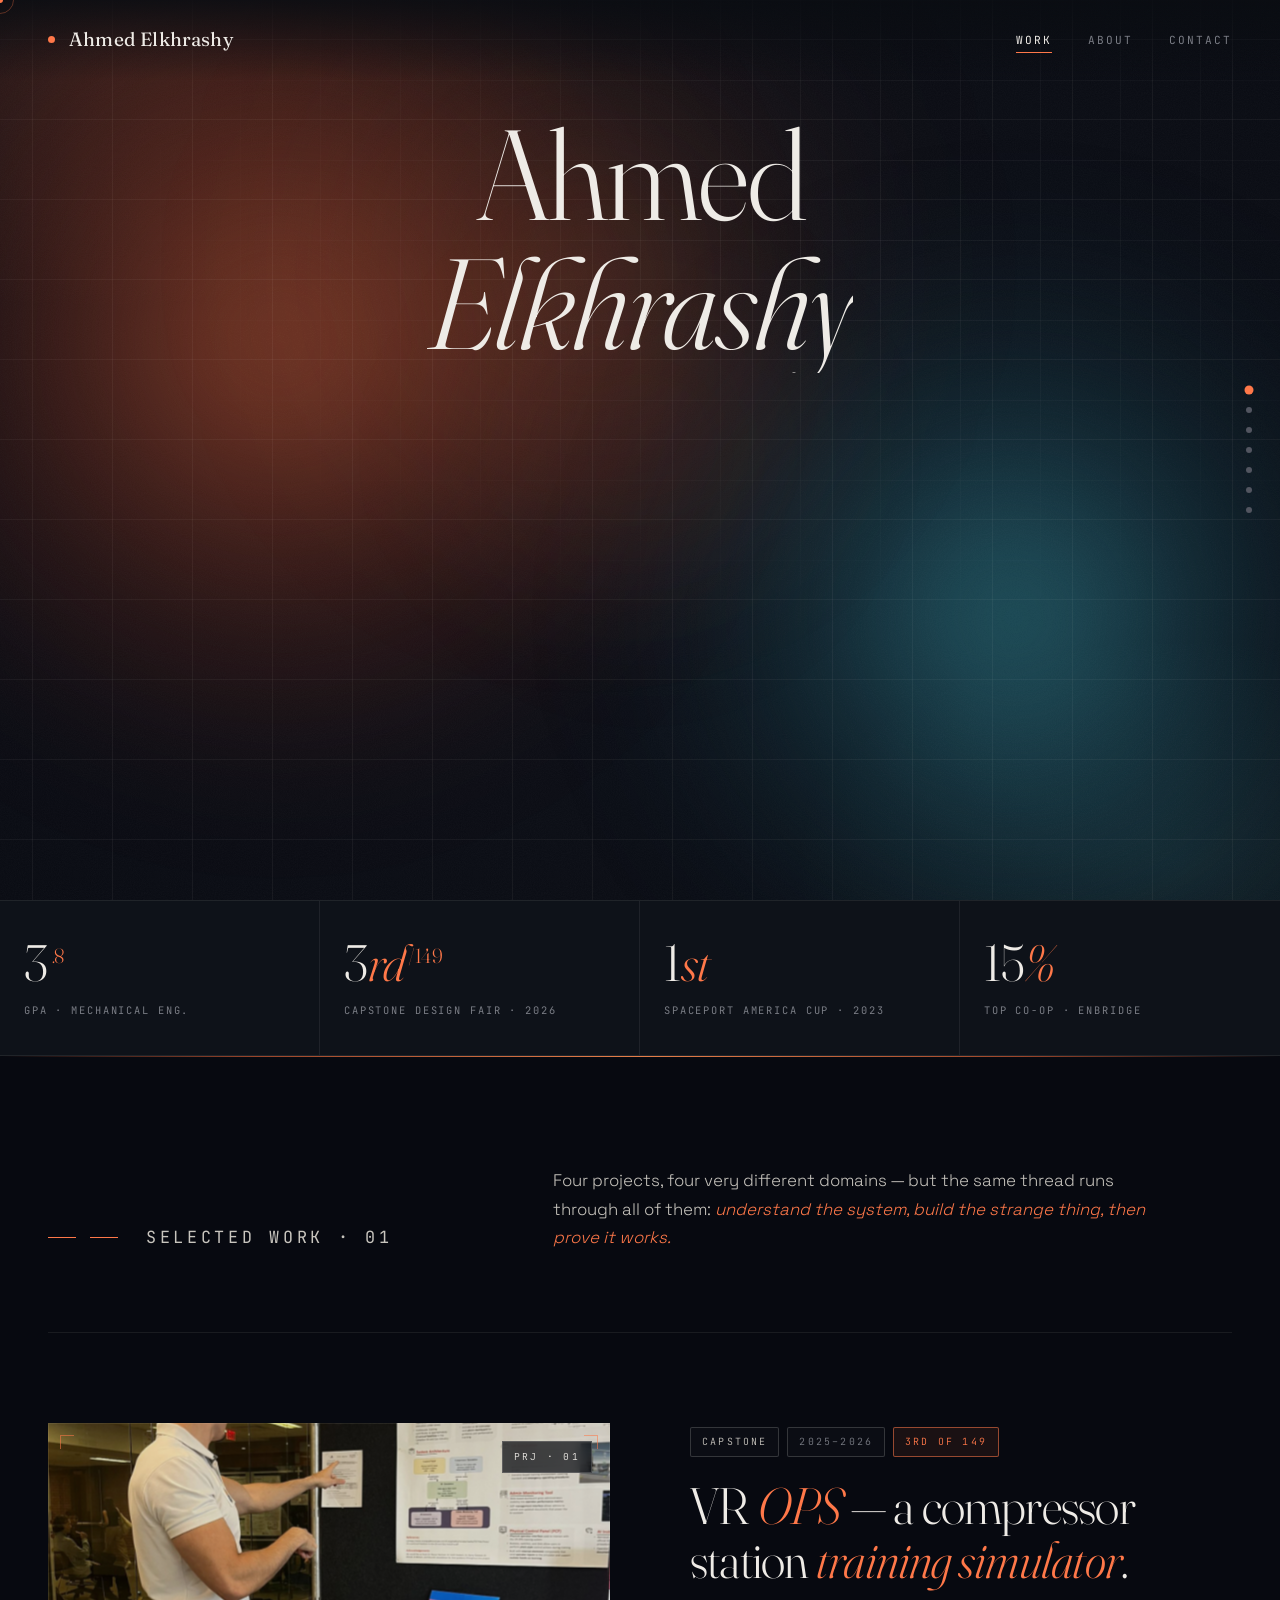
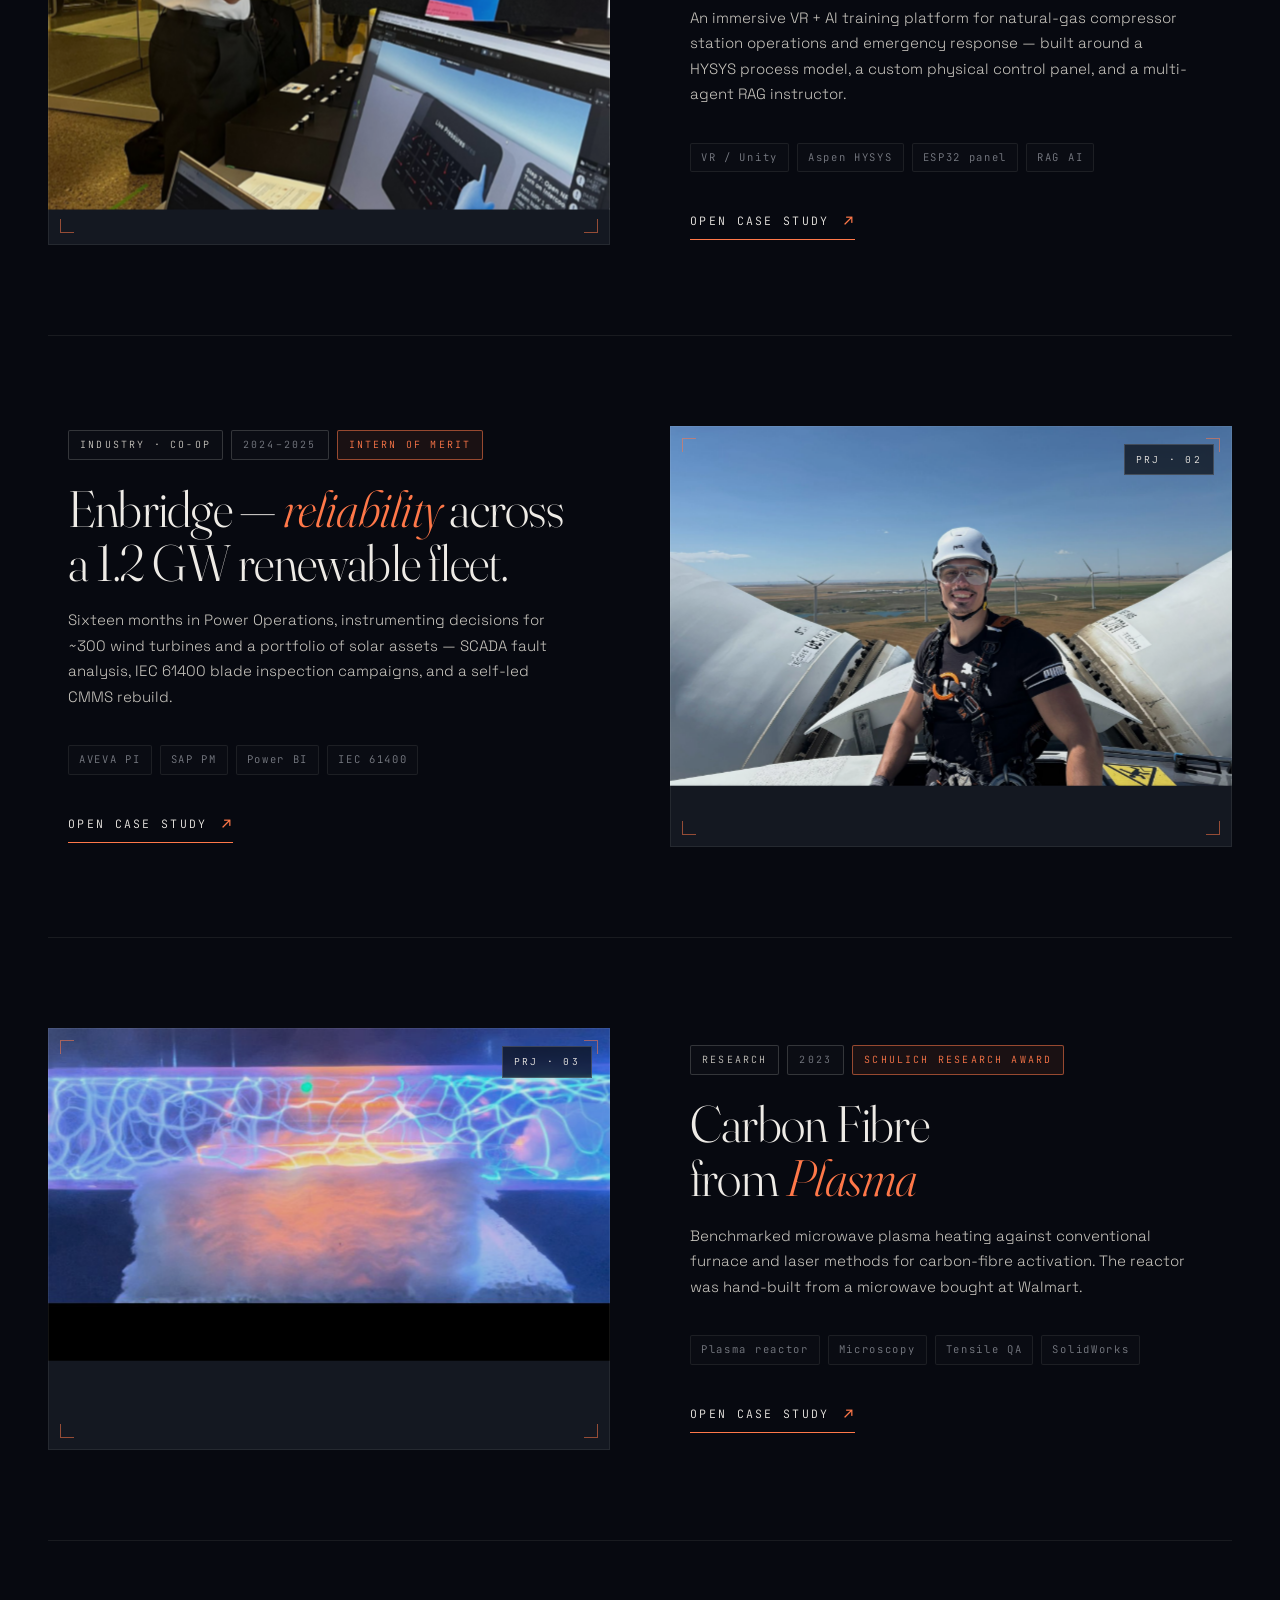
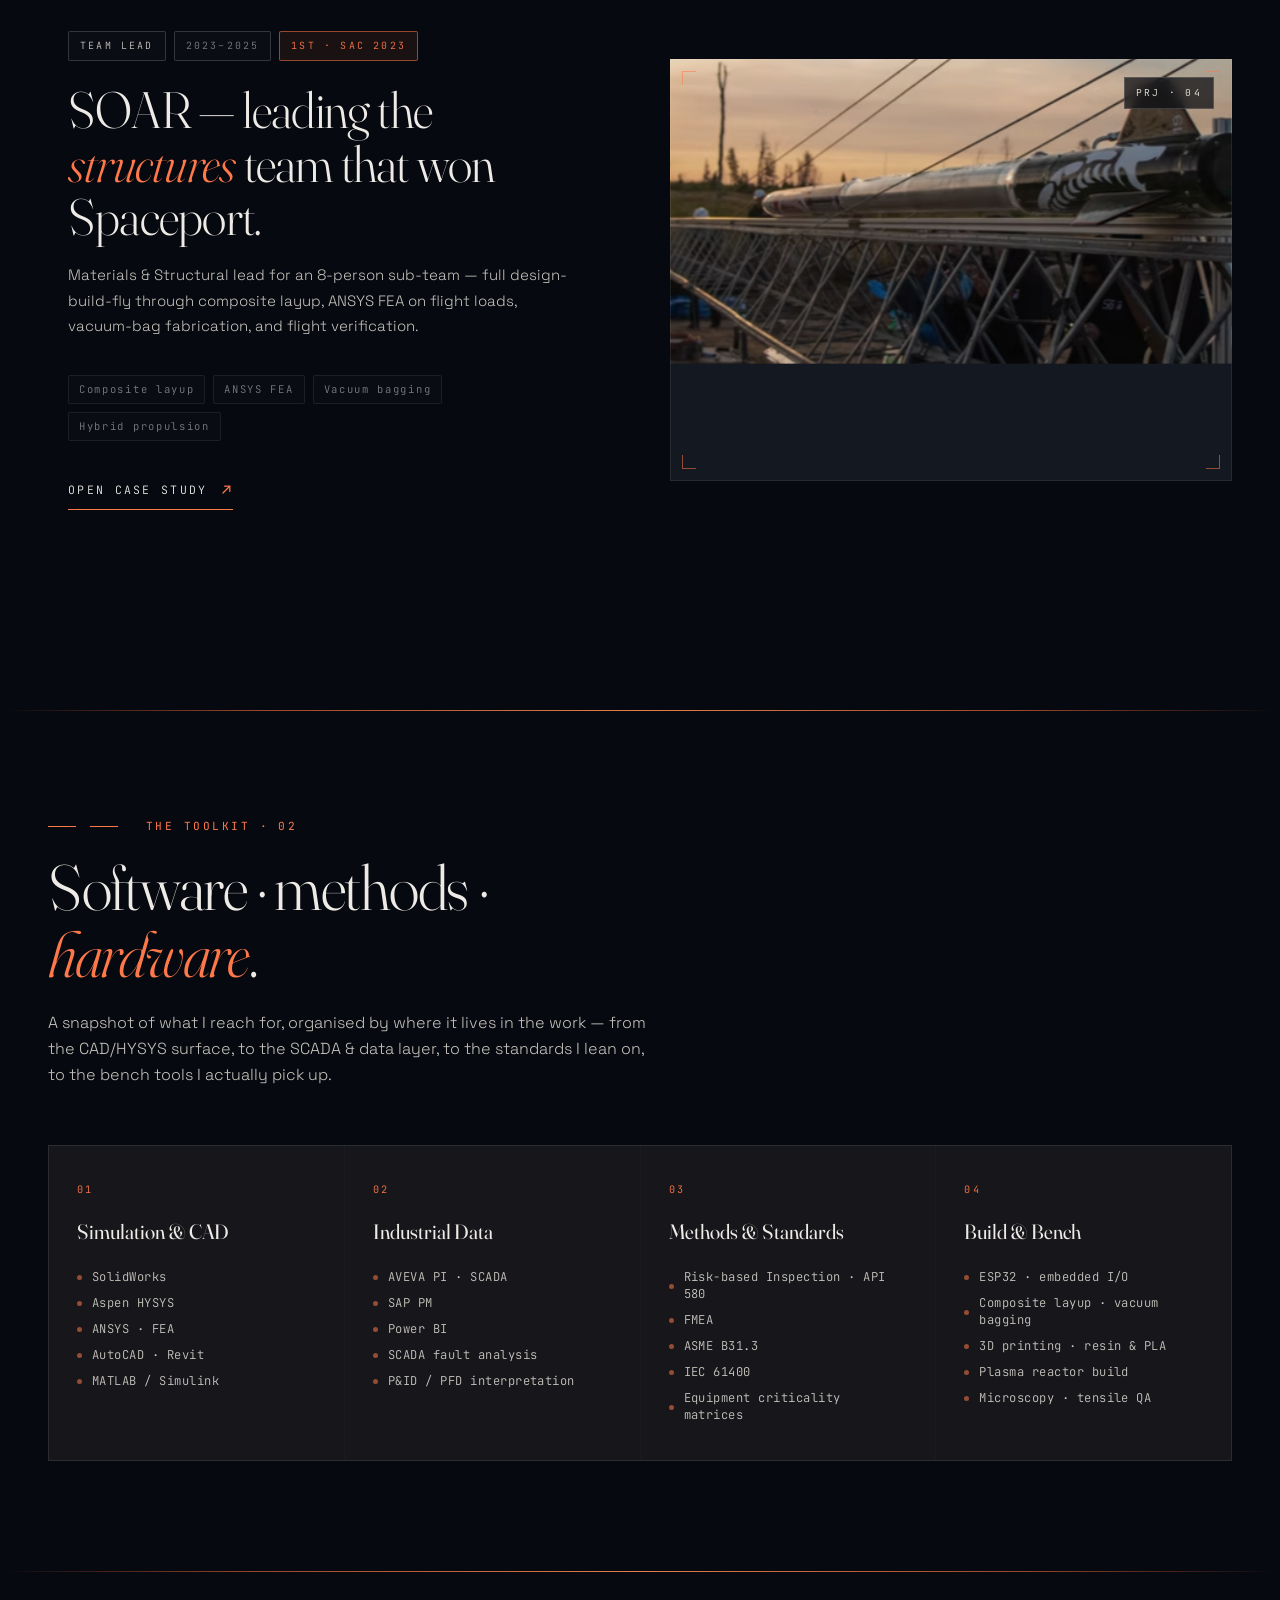
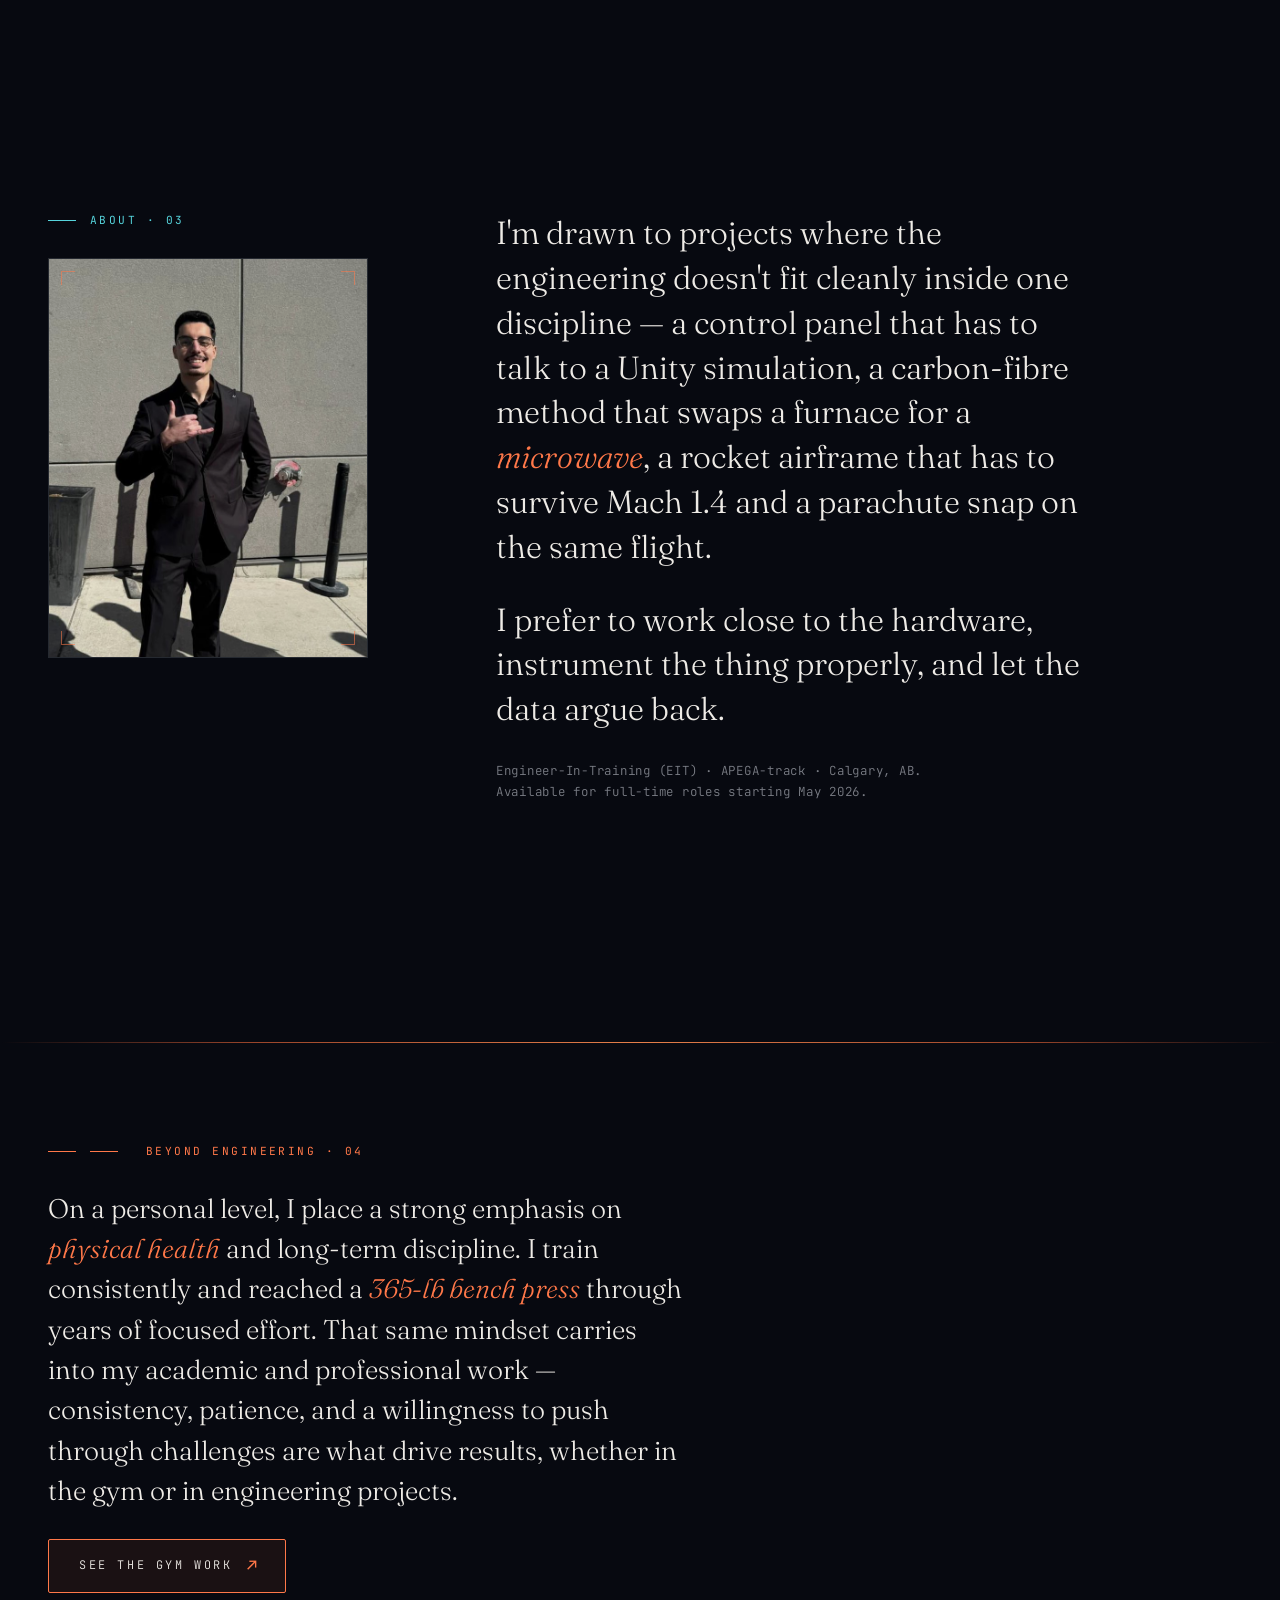
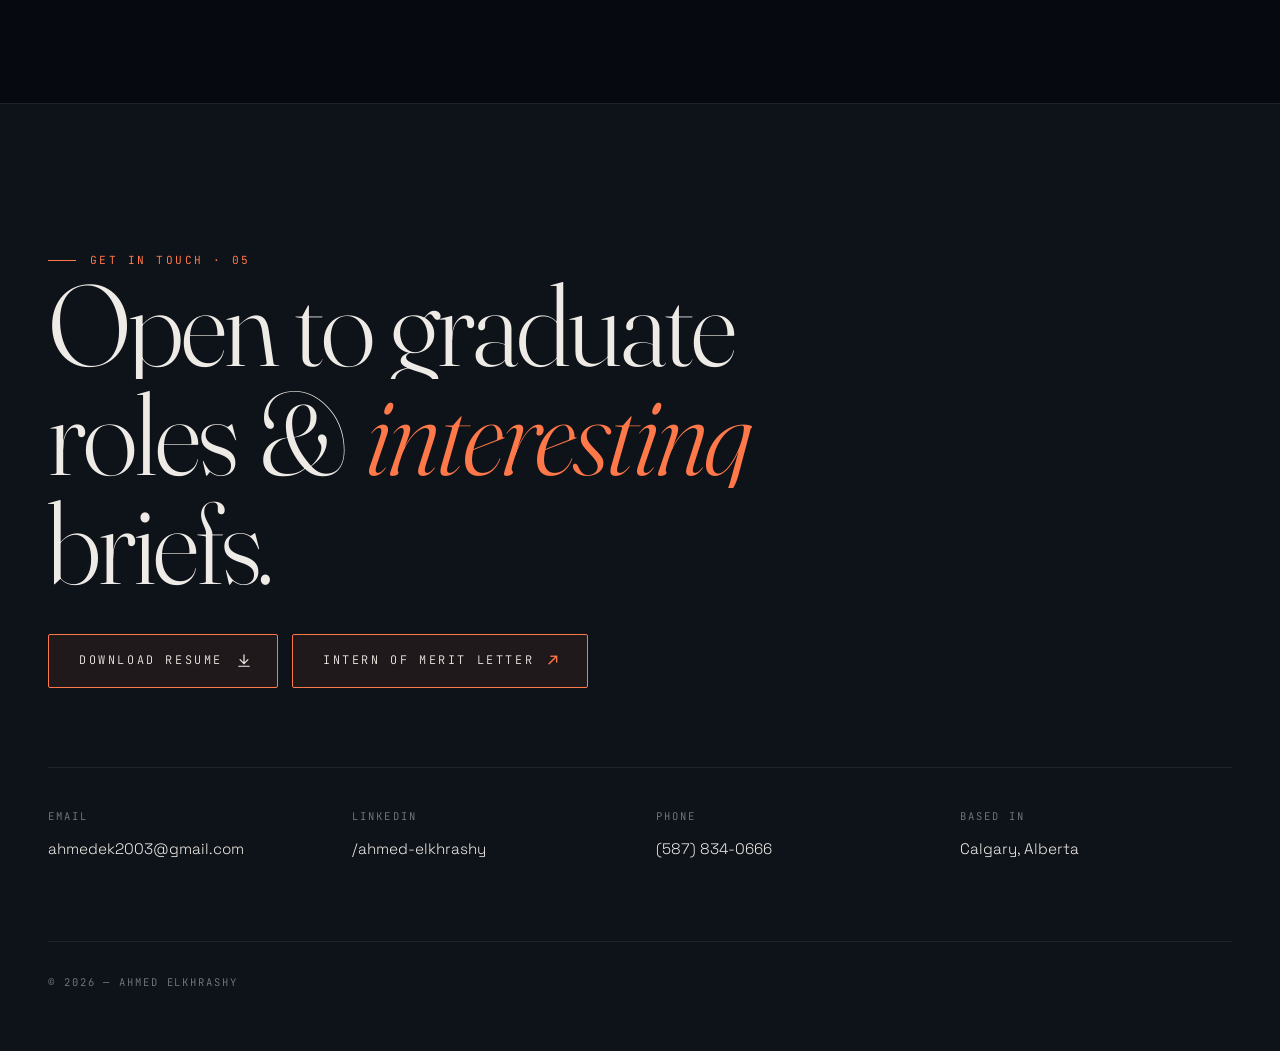
==== index.html @ 72d1d369 "Add Vercel Speed Insights script to all pages Vanilla-HTML integration: a single <script defer> tag " ====
<!DOCTYPE html>
<html lang="en">
<head>
  <meta charset="UTF-8" />
  <meta name="viewport" content="width=device-width, initial-scale=1.0" />
  <title>Ahmed Elkhrashy — Mechanical Engineer · Portfolio</title>
  <meta name="description" content="Portfolio of Ahmed Elkhrashy — mechanical engineer specialising in industrial reliability, advanced materials, VR simulation, and aerospace structures." />

  <link rel="preconnect" href="https://fonts.googleapis.com" />
  <link rel="preconnect" href="https://fonts.gstatic.com" crossorigin />
  <link href="https://fonts.googleapis.com/css2?family=Fraunces:ital,opsz,wght@0,9..144,300;0,9..144,400;1,9..144,300;1,9..144,400&family=Space+Grotesk:wght@300;400;500&family=JetBrains+Mono:wght@400&display=swap" rel="stylesheet" />
  <link rel="stylesheet" href="assets/css/style.css" />

  <style>
    /* ═══════════════════════════════════════════════════════
       INDEX — Animation & Scroll Layer
       All animations are driven by JS adding classes.
       Nothing depends on body.loaded for timing.
    ═══════════════════════════════════════════════════════ */

    /* ── Upgraded background orbs (more vibrant) ───────── */
    .bg-orb-1 {
      background: radial-gradient(circle,
        rgba(255, 110, 60, 0.5)  0%,
        rgba(255,  80, 30, 0.18) 35%,
        rgba(255,  60, 10, 0.04) 60%,
        transparent 72%);
      filter: blur(72px);
      animation: orbPulse1 8s ease-in-out infinite alternate;
    }
    .bg-orb-2 {
      background: radial-gradient(circle,
        rgba(70, 210, 230, 0.42)  0%,
        rgba(40, 170, 200, 0.15)  35%,
        rgba(20, 130, 170, 0.04)  60%,
        transparent 72%);
      filter: blur(68px);
      animation: orbPulse2 11s ease-in-out infinite alternate;
    }
    .bg-orb-3 {
      background: radial-gradient(circle,
        rgba(255, 140, 80, 0.22) 0%,
        rgba(255, 100, 40, 0.06) 45%,
        transparent 68%);
      filter: blur(100px);
    }
    @keyframes orbPulse1 {
      from { opacity: 0.85; transform: translate3d(0,0,0) scale(1); }
      to   { opacity: 1;    transform: translate3d(20px, 30px, 0) scale(1.08); }
    }
    @keyframes orbPulse2 {
      from { opacity: 0.8;  transform: translate3d(0,0,0) scale(1); }
      to   { opacity: 1;    transform: translate3d(-30px, -20px, 0) scale(1.1); }
    }
    /* boost grid visibility */
    .bg-grid-layer {
      background-image:
        linear-gradient(rgba(238,235,230,0.055) 1px, transparent 1px),
        linear-gradient(90deg, rgba(238,235,230,0.055) 1px, transparent 1px);
    }

    /* ── Hero text line-by-line reveal ─────────────────── */
    .h-line {
      display: block;
      overflow: hidden;
      line-height: 0.95;
      padding-bottom: 0.06em; /* prevent clipping descenders */
    }
    .h-inner {
      display: block;
      transform: translateY(108%);
      will-change: transform;
      transition: transform 1.1s cubic-bezier(0.16, 1, 0.3, 1);
    }
    .h-inner.up { transform: translateY(0); }

    /* hero-meta / hero-tagline visibility is 100% JS-driven via inline
       styles — no CSS suppression needed here. The JS lock() function
       sets opacity:0 as an inline style which beats the body.loaded
       rule in style.css (non-!important), and reveal() sets opacity:1
       inline which wins cleanly. hero-title opacity is left to CSS
       (body.loaded sets it to 1); text stays invisible via h-line
       overflow:hidden until each .h-inner slides up. */

    /* ── Section sweep line ─────────────────────────────── */
    .sweep-wrap {
      position: absolute;
      top: 0; left: 0; right: 0;
      height: 1px;
      overflow: hidden;
      pointer-events: none;
    }
    .sweep-line {
      position: absolute;
      inset: 0;
      background: linear-gradient(90deg,
        transparent 0%,
        rgba(255, 110, 60, 0.6) 20%,
        rgba(255, 140, 80, 0.9) 50%,
        rgba(255, 110, 60, 0.6) 80%,
        transparent 100%);
      transform: translateX(-101%);
      transition: transform 1.4s cubic-bezier(0.16, 1, 0.3, 1);
    }
    .section-in .sweep-line { transform: translateX(0%); }

    /* ── Section content entrances ─────────────────────── */
    .s-fade {
      opacity: 0;
      transform: translateY(55px);
      transition: opacity 1s ease,
                  transform 1.15s cubic-bezier(0.16, 1, 0.3, 1);
    }
    .s-fade.in { opacity: 1; transform: none; }

    .s-left {
      opacity: 0;
      transform: translateX(-55px) translateY(20px);
      transition: opacity 1.05s ease,
                  transform 1.2s cubic-bezier(0.16, 1, 0.3, 1);
    }
    .s-left.in { opacity: 1; transform: none; }

    .s-right {
      opacity: 0;
      transform: translateX(55px) translateY(20px);
      transition: opacity 1.05s ease,
                  transform 1.2s cubic-bezier(0.16, 1, 0.3, 1);
    }
    .s-right.in { opacity: 1; transform: none; }

    /* stagger delays for children */
    .stagger > *:nth-child(1) { transition-delay: 0s; }
    .stagger > *:nth-child(2) { transition-delay: 0.12s; }
    .stagger > *:nth-child(3) { transition-delay: 0.22s; }
    .stagger > *:nth-child(4) { transition-delay: 0.32s; }

    /* ── Stats section ─────────────────────────────────── */
    .stats { position: relative; overflow: hidden; }
    .stat {
      opacity: 0;
      transform: translateY(40px) scale(0.96);
      transition: opacity 0.9s ease,
                  transform 1s cubic-bezier(0.16, 1, 0.3, 1);
    }
    .stats.in .stat { opacity: 1; transform: none; }
    .stats.in .stat:nth-child(1) { transition-delay: 0s; }
    .stats.in .stat:nth-child(2) { transition-delay: 0.1s; }
    .stats.in .stat:nth-child(3) { transition-delay: 0.2s; }
    .stats.in .stat:nth-child(4) { transition-delay: 0.3s; }

    /* ── Project cards ─────────────────────────────────── */
    .project-card { position: relative; overflow: visible; }

    /* card media: image parallaxes inside fixed container */
    .project-card-media {
      overflow: hidden;
    }
    .project-card-media img {
      transform-origin: center center;
      will-change: transform;
    }

    /* card hover tilt (3D) */
    .project-card-media {
      transform-style: preserve-3d;
      transition: transform 0.6s cubic-bezier(0.16,1,0.3,1);
    }

    /* ── Work intro accent ─────────────────────────────── */
    .work-eyebrow-line {
      width: 0;
      height: 1px;
      background: var(--accent);
      display: inline-block;
      vertical-align: middle;
      margin-right: 14px;
      transition: width 1.2s cubic-bezier(0.16,1,0.3,1);
    }
    .section-in .work-eyebrow-line { width: 28px; }

    /* ── About section text ────────────────────────────── */
    .about-text p {
      opacity: 0;
      transform: translateY(30px);
      transition: opacity 1s ease, transform 1.1s cubic-bezier(0.16,1,0.3,1);
    }
    .about-text.in p:nth-child(1) { opacity: 1; transform: none; transition-delay: 0s; }
    .about-text.in p:nth-child(2) { opacity: 1; transform: none; transition-delay: 0.18s; }
    .about-text.in small        { opacity: 1; transform: none; transition-delay: 0.32s; }
    .about-text small {
      opacity: 0;
      transform: translateY(20px);
      transition: opacity 0.9s ease, transform 1s cubic-bezier(0.16,1,0.3,1);
    }

    /* ── Contact big title ─────────────────────────────── */
    .contact-title .c-line {
      display: block;
      overflow: hidden;
    }
    .contact-title .c-inner {
      display: block;
      transform: translateY(110%);
      transition: transform 1.1s cubic-bezier(0.16,1,0.3,1);
    }
    .contact.in .c-inner { transform: translateY(0); }
    .contact.in .c-line:nth-child(1) .c-inner { transition-delay: 0s; }
    .contact.in .c-line:nth-child(2) .c-inner { transition-delay: 0.14s; }
    .contact.in .c-line:nth-child(3) .c-inner { transition-delay: 0.26s; }

    /* ── Scroll progress bar (top of page) ─────────────── */
    .scroll-progress {
      position: fixed;
      top: 0; left: 0;
      height: 2px;
      width: 0%;
      background: linear-gradient(90deg, var(--accent), var(--tech));
      z-index: 200;
      transition: width 0.1s linear;
      pointer-events: none;
    }

    /* ── Section nav dots (right side) ─────────────────── */
    .section-dots {
      position: fixed;
      right: 28px;
      top: 50%;
      transform: translateY(-50%);
      z-index: 150;
      display: flex;
      flex-direction: column;
      gap: 14px;
    }
    .section-dot {
      width: 6px; height: 6px;
      border-radius: 50%;
      background: var(--muted-2);
      transition: background 0.4s ease, transform 0.4s ease;
      cursor: pointer;
    }
    .section-dot.active {
      background: var(--accent);
      transform: scale(1.5);
    }
    @media (max-width: 900px) {
      .section-dots { display: none; }
    }

    /* ── Cinematic hero (name + magnet video) ─────────────── */
    .hero.hero--cinematic {
      justify-content: flex-start;
      padding-top: 100px;
      padding-bottom: 0;          /* video pins flush to bottom on sm+ */
      min-height: 100vh;
    }
    @media (min-width: 1024px) {
      /* Make sure the hero is tall enough that the 520px-wide video
         and the big name both have room to breathe. */
      .hero.hero--cinematic { min-height: max(100vh, 880px); }
    }
    .hero-title--name {
      position: relative;
      z-index: 20;                /* sit IN FRONT of the video on overlap */
      pointer-events: none;       /* let the magnet capture cursor events */
      text-align: center;
      font-size: clamp(2.8rem, 10vw, 8rem);
      line-height: 0.95;
      letter-spacing: -0.02em;
      margin: 14px auto 0;
    }
    .hero-title--name em {
      color: inherit;             /* override default orange — match screenshot */
    }

    /* Outer wrapper handles absolute centering — never gets dynamic transforms */
    .hero-magnet-wrap {
      position: absolute;
      left: 50%;
      top: 50%;
      transform: translate(-50%, -50%);
      z-index: 10;
      width: 280px;
      opacity: 0;
      transition: opacity 1s ease;
      will-change: opacity;
      pointer-events: auto;
    }
    .hero-magnet-wrap.up { opacity: 1; }
    @media (min-width: 640px) {
      .hero-magnet-wrap {
        top: auto;
        bottom: 0;
        transform: translateX(-50%);
        width: 360px;
      }
    }
    @media (min-width: 768px) {
      .hero-magnet-wrap { width: 440px; }
    }
    @media (min-width: 1024px) {
      .hero-magnet-wrap { width: 520px; }
    }

    /* Inner magnet element — JS sets transform on this */
    .magnet {
      display: block;
      will-change: transform;
      position: relative;
    }
    .magnet video {
      display: block;
      width: 100%;
      height: auto;
      /* Fallback path (no chroma-key — i.e. file:// origin or any
         environment where canvas readback fails): invert + hue-rotate
         shifts the light video bg into the dark range while preserving
         orange keycap colour. The radial mask fades the outer 25% of
         the frame to transparent so the (still-imperfect) bg luma
         match never produces a visible rectangle — the video dissolves
         into the site bg instead of sitting on top of it as a square. */
      filter: invert(1) hue-rotate(180deg) saturate(1.05);
      -webkit-mask-image: radial-gradient(closest-side,
        black 0%, black 60%, transparent 95%);
      mask-image: radial-gradient(closest-side,
        black 0%, black 60%, transparent 95%);
    }
    /* When chroma-key takes over, drop the filter + mask entirely —
       the canvas (drawn from the same video) is the visible element
       and chroma-key already produces clean per-pixel transparency. */
    .magnet video.hero-video--hidden {
      -webkit-mask-image: none;
      mask-image: none;
    }

    /* ── Project card upgrades (corner brackets, index label,
          tag rows, refined CTA) ──────────────────────────── */
    .project-card-media {
      display: block;
      text-decoration: none;
      color: inherit;
    }
    .project-card-media .corner {
      position: absolute;
      width: 14px; height: 14px;
      pointer-events: none;
      opacity: 0.55;
      z-index: 4;
      transition: width 0.5s var(--ease-out),
                  height 0.5s var(--ease-out),
                  opacity 0.45s ease;
    }
    .project-card-media .corner.tl {
      top: 12px; left: 12px;
      border-top: 1px solid var(--accent);
      border-left: 1px solid var(--accent);
    }
    .project-card-media .corner.tr {
      top: 12px; right: 12px;
      border-top: 1px solid var(--accent);
      border-right: 1px solid var(--accent);
    }
    .project-card-media .corner.bl {
      bottom: 12px; left: 12px;
      border-bottom: 1px solid var(--accent);
      border-left: 1px solid var(--accent);
    }
    .project-card-media .corner.br {
      bottom: 12px; right: 12px;
      border-bottom: 1px solid var(--accent);
      border-right: 1px solid var(--accent);
    }
    .project-card:hover .project-card-media .corner {
      width: 26px; height: 26px;
      opacity: 1;
    }
    .project-card-index {
      position: absolute;
      top: 18px; right: 18px;
      font-family: var(--ff-mono);
      font-size: 0.6rem;
      letter-spacing: 0.24em;
      text-transform: uppercase;
      color: var(--text);
      background: rgba(10, 13, 18, 0.72);
      backdrop-filter: blur(6px);
      padding: 7px 11px;
      border: 1px solid var(--line-strong);
      z-index: 3;
    }
    .project-card-meta {
      display: flex;
      flex-wrap: wrap;
      gap: 8px;
      margin-bottom: 22px;
    }
    .tag-pill {
      font-family: var(--ff-mono);
      font-size: 0.62rem;
      letter-spacing: 0.22em;
      text-transform: uppercase;
      padding: 6px 11px;
      border: 1px solid var(--line-strong);
      color: var(--text-2);
      background: rgba(255, 255, 255, 0.02);
      border-radius: 2px;
    }
    .tag-pill--accent {
      color: var(--accent);
      border-color: rgba(255, 120, 73, 0.55);
      background: rgba(255, 120, 73, 0.08);
    }
    .tag-pill--plain { color: var(--muted); }
    .project-card-tags {
      display: flex;
      flex-wrap: wrap;
      gap: 8px;
      margin-bottom: 36px;
    }
    .tag-chip {
      font-family: var(--ff-mono);
      font-size: 0.66rem;
      letter-spacing: 0.16em;
      color: var(--muted);
      padding: 5px 10px;
      border: 1px solid var(--line);
      background: rgba(255, 255, 255, 0.015);
      border-radius: 2px;
    }
    /* Override the existing ::after arrow for our explicit-span CTA */
    .project-card-cta::after { content: none; }
    .project-card-cta .arrow {
      font-size: 0.95rem;
      color: var(--accent);
      display: inline-block;
      transition: transform 0.5s var(--ease-out);
    }
    .project-card:hover .project-card-cta .arrow {
      transform: translate(5px, -5px);
    }

    /* ── Beyond-engineering hook (links to fitness page) ── */
    .beyond-section {
      position: relative;
      padding-block: 100px 110px;
      max-width: var(--max-w);
      margin-inline: auto;
      padding-inline: var(--gutter);
    }
    .beyond-inner {
      max-width: 64ch;
      display: flex;
      flex-direction: column;
      gap: 28px;
      align-items: flex-start;
    }
    .beyond-prose {
      font-family: var(--ff-display);
      font-size: clamp(1.25rem, 2.1vw, 1.7rem);
      font-weight: 300;
      font-variation-settings: "opsz" 36;
      line-height: 1.5;
      color: var(--text);
      margin: 0;
    }
    .beyond-prose em {
      font-style: italic;
      color: var(--accent);
    }

    /* ── About-section portrait ────────────────────────── */
    .about-aside {
      display: flex;
      flex-direction: column;
      gap: 28px;
      align-items: flex-start;
    }
    .about-portrait {
      position: relative;
      width: 100%;
      max-width: 320px;
      aspect-ratio: 4 / 5;
      overflow: hidden;
      background: var(--surface);
      border: 1px solid var(--line);
      margin: 0;
    }
    .about-portrait img {
      width: 100%;
      height: 100%;
      object-fit: cover;
      display: block;
      filter: saturate(0.92) brightness(0.94);
      transition: filter 0.6s ease, transform 1.1s var(--ease-out);
    }
    .about-portrait:hover img {
      filter: saturate(1.05) brightness(1);
      transform: scale(1.04);
    }
    /* Same corner-bracket treatment as the project cards
       so the portrait reads as part of the same design language. */
    .about-portrait .corner {
      position: absolute;
      width: 14px; height: 14px;
      pointer-events: none;
      opacity: 0.55;
      z-index: 4;
      transition: width 0.5s var(--ease-out),
                  height 0.5s var(--ease-out),
                  opacity 0.45s ease;
    }
    .about-portrait .corner.tl {
      top: 12px; left: 12px;
      border-top: 1px solid var(--accent);
      border-left: 1px solid var(--accent);
    }
    .about-portrait .corner.tr {
      top: 12px; right: 12px;
      border-top: 1px solid var(--accent);
      border-right: 1px solid var(--accent);
    }
    .about-portrait .corner.bl {
      bottom: 12px; left: 12px;
      border-bottom: 1px solid var(--accent);
      border-left: 1px solid var(--accent);
    }
    .about-portrait .corner.br {
      bottom: 12px; right: 12px;
      border-bottom: 1px solid var(--accent);
      border-right: 1px solid var(--accent);
    }
    .about-portrait:hover .corner {
      width: 26px; height: 26px;
      opacity: 1;
    }
    @media (max-width: 900px) {
      .about-portrait { max-width: 260px; }
    }

    /* ── Toolkit section (4-column skill grid) ────────── */
    .toolkit-section {
      position: relative;
      padding-block: 100px 110px;
      max-width: var(--max-w);
      margin-inline: auto;
      padding-inline: var(--gutter);
    }
    .toolkit-head { max-width: 60ch; margin-bottom: 56px; }
    .toolkit-title {
      font-family: var(--ff-display);
      font-size: clamp(2.2rem, 5vw, 4rem);
      font-weight: 300;
      font-variation-settings: "opsz" 144;
      line-height: 1.05;
      letter-spacing: -0.02em;
      margin-top: 18px;
    }
    .toolkit-title em {
      font-style: italic;
      color: var(--accent);
    }
    .toolkit-tagline {
      margin-top: 22px;
      color: var(--text-2);
      font-size: 1rem;
      line-height: 1.65;
    }
    .toolkit-grid {
      display: grid;
      grid-template-columns: repeat(4, 1fr);
      gap: 1px;
      background: var(--line);
      border: 1px solid var(--line);
    }
    .toolkit-cell {
      background: rgba(22, 21, 25, 0.55);
      padding: 36px 28px;
      display: flex;
      flex-direction: column;
      gap: 12px;
      backdrop-filter: blur(4px);
      transition: background 0.4s ease;
      position: relative;
    }
    .toolkit-cell:hover { background: rgba(28, 27, 32, 0.85); }
    .toolkit-num {
      font-family: var(--ff-mono);
      font-size: 0.64rem;
      letter-spacing: 0.24em;
      color: var(--accent);
    }
    .toolkit-cell h4 {
      font-family: var(--ff-display);
      font-size: 1.3rem;
      font-weight: 400;
      font-variation-settings: "opsz" 144;
      color: var(--text);
      margin: 4px 0 8px;
    }
    .toolkit-cell ul {
      list-style: none;
      padding: 0; margin: 0;
      display: flex;
      flex-direction: column;
      gap: 9px;
    }
    .toolkit-cell li {
      font-family: var(--ff-mono);
      font-size: 0.76rem;
      color: var(--text-2);
      letter-spacing: 0.04em;
      display: flex;
      align-items: center;
      gap: 10px;
      line-height: 1.4;
    }
    .toolkit-cell li::before {
      content: '';
      width: 5px; height: 5px;
      background: var(--accent);
      opacity: 0.55;
      border-radius: 50%;
      flex-shrink: 0;
    }
    @media (max-width: 1024px) {
      .toolkit-grid { grid-template-columns: repeat(2, 1fr); }
    }
    @media (max-width: 640px) {
      .toolkit-grid { grid-template-columns: 1fr; }
    }


    /* ── Contact resume CTA ─────────────────────────────── */
    /* On the index page the contact title flows directly into the
       Download Resume button, so trim its bottom margin (default 80px). */
    .contact .contact-title { margin-bottom: 36px; }

    .resume-cta {
      display: inline-flex;
      align-items: center;
      gap: 14px;
      padding: 16px 26px 16px 30px;
      margin-bottom: 80px;
      border: 1px solid var(--accent);
      background: rgba(255, 120, 73, 0.08);
      color: var(--text);
      font-family: var(--ff-mono);
      font-size: 0.74rem;
      letter-spacing: 0.22em;
      text-transform: uppercase;
      border-radius: 2px;
      text-decoration: none;
      transition: background 0.45s cubic-bezier(0.16,1,0.3,1),
                  color 0.35s ease,
                  transform 0.45s cubic-bezier(0.16,1,0.3,1),
                  box-shadow 0.45s ease;
      will-change: transform;
    }
    .resume-cta svg {
      width: 14px;
      height: 14px;
      transition: transform 0.45s cubic-bezier(0.16,1,0.3,1);
    }
    .resume-cta:hover {
      background: var(--accent);
      color: #0a0d12;
      transform: translateY(-2px);
      box-shadow: 0 14px 32px -12px rgba(255, 120, 73, 0.45);
    }
    .resume-cta:hover svg { transform: translateY(3px); }
    .resume-cta:focus-visible {
      outline: 2px solid var(--accent);
      outline-offset: 4px;
    }
    /* When chroma-key JS takes over, the source video stays at full
       size + full opacity in the viewport so Chrome doesn't apply its
       "video-only background media" power-saver (which would auto-pause
       a hidden muted video and break our ping-pong play() calls).
       Instead of opacity 0, we clip it to a 0-area shape so it's still
       "rendered" from Chrome's perspective but completely invisible. */
    .magnet video.hero-video--hidden {
      position: absolute;
      top: 0; left: 0;
      width: 100%;
      height: 100%;
      pointer-events: none;
      filter: none;
      clip-path: inset(50%);          /* renders, paints nothing */
      -webkit-clip-path: inset(50%);
    }
    .magnet canvas.hero-video-canvas {
      display: block;
      width: 100%;
      height: auto;
      position: relative;        /* create stacking context above video */
      z-index: 1;
    }
  </style>
</head>
<body>

  <!-- Shared utilities (page cover, cursor) -->
  <div class="page-cover" aria-hidden="true"></div>
  <div class="cursor" aria-hidden="true"></div>
  <div class="cursor-ring" aria-hidden="true"></div>

  <!-- Scroll progress bar -->
  <div class="scroll-progress" id="scrollProgress"></div>

  <!-- Section nav dots -->
  <nav class="section-dots" aria-hidden="true">
    <div class="section-dot active" data-target="hero"></div>
    <div class="section-dot" data-target="stats-strip"></div>
    <div class="section-dot" data-target="work"></div>
    <div class="section-dot" data-target="toolkit"></div>
    <div class="section-dot" data-target="about"></div>
    <div class="section-dot" data-target="beyond"></div>
    <div class="section-dot" data-target="contact"></div>
  </nav>

  <!-- ── Nav ──────────────────────────────────────────────── -->
  <nav class="nav" id="main-nav">
    <a href="index.html" class="nav-brand"><span class="dot"></span> Ahmed Elkhrashy</a>
    <ul class="nav-links">
      <li><a href="#work" class="active">Work</a></li>
      <li><a href="#about">About</a></li>
      <li><a href="#contact">Contact</a></li>
    </ul>
  </nav>

  <!-- ══════════════════════════════════════════════════════
       HERO
  ══════════════════════════════════════════════════════ -->
  <header class="hero hero--cinematic" id="hero">
    <div class="hero-grid-bg"></div>

    <!-- Name — two lines, each wrapped for individual slide-up -->
    <h1 class="hero-title hero-title--name" id="heroTitle">
      <span class="h-line"><span class="h-inner">Ahmed</span></span>
      <span class="h-line"><span class="h-inner"><em>Elkhrashy</em></span></span>
    </h1>

    <!-- Hero video — magnet wrapper centers absolutely; inner .magnet
         is the element JS translates on mouse-follow -->
    <div class="hero-magnet-wrap" id="heroMagnet">
      <div class="magnet" data-magnet>
        <video
          id="heroVideo"
          src="https://d8j0ntlcm91z4.cloudfront.net/user_3DS8OCke3x6BS8DfYFXLbXOF9WZ/hf_20260508_191246_59cfa036-5899-40da-9788-f42fe18e1e53.mp4"
          crossorigin="anonymous"
          autoplay muted playsinline preload="auto"
          aria-label="Make It Real keyboard hero video"></video>
      </div>
    </div>
  </header>

  <!-- ══════════════════════════════════════════════════════
       STATS
  ══════════════════════════════════════════════════════ -->
  <section class="stats" id="stats-strip">
    <div class="stat">
      <div class="stat-num" data-count="3.8" data-suffix="">3<span class="sup">.8</span></div>
      <div class="stat-label">GPA · Mechanical Eng.</div>
    </div>
    <div class="stat">
      <div class="stat-num"><span data-count="3" data-suffix="">3</span><em>rd</em><span class="sup">/149</span></div>
      <div class="stat-label">Capstone Design Fair · 2026</div>
    </div>
    <div class="stat">
      <div class="stat-num"><span data-count="1" data-suffix="">1</span><em>st</em></div>
      <div class="stat-label">Spaceport America Cup · 2023</div>
    </div>
    <div class="stat">
      <div class="stat-num"><span data-count="15" data-suffix="">15</span><em>%</em></div>
      <div class="stat-label">Top Co-op · Enbridge</div>
    </div>
  </section>

  <!-- ══════════════════════════════════════════════════════
       WORK
  ══════════════════════════════════════════════════════ -->
  <section class="section" id="work" data-section="work">
    <div class="sweep-wrap"><div class="sweep-line"></div></div>

    <div class="work-intro s-fade">
      <div>
        <p class="eyebrow">
          <span class="work-eyebrow-line"></span>Selected Work · 01
        </p>
      </div>
      <p>
        Four projects, four very different domains — but the same thread runs through all
        of them: <em>understand the system, build the strange thing, then prove it works.</em>
      </p>
    </div>

    <!-- 01 · Capstone -->
    <article class="project-card s-left" data-card="1">
      <a class="project-card-media" href="capstone.html" aria-label="Open VR OPS Compressor Trainer case study">
        <span class="corner tl"></span>
        <span class="corner tr"></span>
        <span class="corner bl"></span>
        <span class="corner br"></span>
        <span class="project-card-index">PRJ · 01</span>
        <img class="parallax-card-img" src="Photos/Capstone/capstone%20fair.jpeg" alt="VR OPS team at the Capstone Design Fair, 3rd of 149 teams" loading="lazy" />
      </a>
      <div class="project-card-text">
        <div class="project-card-meta">
          <span class="tag-pill">Capstone</span>
          <span class="tag-pill tag-pill--plain">2025–2026</span>
          <span class="tag-pill tag-pill--accent">3rd of 149</span>
        </div>
        <h2 class="project-card-title">VR <em>OPS</em> — a compressor station <em>training simulator</em>.</h2>
        <p class="project-card-desc">An immersive VR + AI training platform for natural-gas compressor station operations and emergency response — built around a HYSYS process model, a custom physical control panel, and a multi-agent RAG instructor.</p>
        <div class="project-card-tags">
          <span class="tag-chip">VR / Unity</span>
          <span class="tag-chip">Aspen HYSYS</span>
          <span class="tag-chip">ESP32 panel</span>
          <span class="tag-chip">RAG AI</span>
        </div>
        <a href="capstone.html" class="project-card-cta">
          <span>Open Case Study</span>
          <span class="arrow">↗</span>
        </a>
      </div>
    </article>

    <!-- 02 · Enbridge -->
    <article class="project-card s-right" data-card="2">
      <a class="project-card-media" href="enbridge.html" aria-label="Open Enbridge Power Operations case study">
        <span class="corner tl"></span>
        <span class="corner tr"></span>
        <span class="corner bl"></span>
        <span class="corner br"></span>
        <span class="project-card-index">PRJ · 02</span>
        <img class="parallax-card-img" src="Photos/Enbridge/picture%20from%20top%20of%20the%20turbine.jpg" alt="Top of a wind turbine in Enbridge's renewable fleet" loading="lazy" />
      </a>
      <div class="project-card-text">
        <div class="project-card-meta">
          <span class="tag-pill">Industry · Co-op</span>
          <span class="tag-pill tag-pill--plain">2024–2025</span>
          <span class="tag-pill tag-pill--accent">Intern of Merit</span>
        </div>
        <h2 class="project-card-title">Enbridge — <em>reliability</em> across a 1.2&nbsp;GW renewable fleet.</h2>
        <p class="project-card-desc">Sixteen months in Power Operations, instrumenting decisions for ~300 wind turbines and a portfolio of solar assets — SCADA fault analysis, IEC&nbsp;61400 blade inspection campaigns, and a self-led CMMS rebuild.</p>
        <div class="project-card-tags">
          <span class="tag-chip">AVEVA PI</span>
          <span class="tag-chip">SAP PM</span>
          <span class="tag-chip">Power BI</span>
          <span class="tag-chip">IEC 61400</span>
        </div>
        <a href="enbridge.html" class="project-card-cta">
          <span>Open Case Study</span>
          <span class="arrow">↗</span>
        </a>
      </div>
    </article>

    <!-- 03 · Carbon Fiber -->
    <article class="project-card s-left" data-card="3">
      <a class="project-card-media" href="carbon-fiber.html" aria-label="Open Carbon Fibre research case study">
        <span class="corner tl"></span>
        <span class="corner tr"></span>
        <span class="corner bl"></span>
        <span class="corner br"></span>
        <span class="project-card-index">PRJ · 03</span>
        <img class="parallax-card-img" src="Photos/Carbon%20fiber%20research/plasma.jpeg" alt="Microwave plasma reactor glowing during a carbonization test" loading="lazy" />
      </a>
      <div class="project-card-text">
        <div class="project-card-meta">
          <span class="tag-pill">Research</span>
          <span class="tag-pill tag-pill--plain">2023</span>
          <span class="tag-pill tag-pill--accent">Schulich Research Award</span>
        </div>
        <h2 class="project-card-title">Carbon Fibre<br />from <em>Plasma</em></h2>
        <p class="project-card-desc">Benchmarked microwave plasma heating against conventional furnace and laser methods for carbon-fibre activation. The reactor was hand-built from a microwave bought at Walmart.</p>
        <div class="project-card-tags">
          <span class="tag-chip">Plasma reactor</span>
          <span class="tag-chip">Microscopy</span>
          <span class="tag-chip">Tensile QA</span>
          <span class="tag-chip">SolidWorks</span>
        </div>
        <a href="carbon-fiber.html" class="project-card-cta">
          <span>Open Case Study</span>
          <span class="arrow">↗</span>
        </a>
      </div>
    </article>

    <!-- 04 · SOAR -->
    <article class="project-card s-right" data-card="4">
      <a class="project-card-media" href="soar.html" aria-label="Open SOAR Rocketry case study">
        <span class="corner tl"></span>
        <span class="corner tr"></span>
        <span class="corner bl"></span>
        <span class="corner br"></span>
        <span class="project-card-index">PRJ · 04</span>
        <img class="parallax-card-img" src="Photos/SOAR/rocket.avif" alt="SOAR competition rocket — Ouroboros — at Spaceport America" loading="lazy" />
      </a>
      <div class="project-card-text">
        <div class="project-card-meta">
          <span class="tag-pill">Team Lead</span>
          <span class="tag-pill tag-pill--plain">2023–2025</span>
          <span class="tag-pill tag-pill--accent">1st · SAC 2023</span>
        </div>
        <h2 class="project-card-title">SOAR — leading the <em>structures</em> team that won Spaceport.</h2>
        <p class="project-card-desc">Materials &amp; Structural lead for an 8-person sub-team — full design-build-fly through composite layup, ANSYS FEA on flight loads, vacuum-bag fabrication, and flight verification.</p>
        <div class="project-card-tags">
          <span class="tag-chip">Composite layup</span>
          <span class="tag-chip">ANSYS FEA</span>
          <span class="tag-chip">Vacuum bagging</span>
          <span class="tag-chip">Hybrid propulsion</span>
        </div>
        <a href="soar.html" class="project-card-cta">
          <span>Open Case Study</span>
          <span class="arrow">↗</span>
        </a>
      </div>
    </article>
  </section>

  <!-- ══════════════════════════════════════════════════════
       TOOLKIT
  ══════════════════════════════════════════════════════ -->
  <section class="section toolkit-section" id="toolkit" data-section="toolkit">
    <div class="sweep-wrap"><div class="sweep-line"></div></div>

    <div class="toolkit-head s-fade">
      <p class="eyebrow"><span class="work-eyebrow-line"></span>The Toolkit · 02</p>
      <h2 class="toolkit-title">Software · methods · <em>hardware</em>.</h2>
      <p class="toolkit-tagline">
        A snapshot of what I reach for, organised by where it lives in the work — from the
        CAD/HYSYS surface, to the SCADA &amp; data layer, to the standards I lean on, to the
        bench tools I actually pick up.
      </p>
    </div>

    <div class="toolkit-grid stagger">
      <div class="toolkit-cell s-fade">
        <span class="toolkit-num">01</span>
        <h4>Simulation &amp; CAD</h4>
        <ul>
          <li>SolidWorks</li>
          <li>Aspen HYSYS</li>
          <li>ANSYS · FEA</li>
          <li>AutoCAD · Revit</li>
          <li>MATLAB / Simulink</li>
        </ul>
      </div>
      <div class="toolkit-cell s-fade">
        <span class="toolkit-num">02</span>
        <h4>Industrial Data</h4>
        <ul>
          <li>AVEVA PI · SCADA</li>
          <li>SAP PM</li>
          <li>Power BI</li>
          <li>SCADA fault analysis</li>
          <li>P&amp;ID / PFD interpretation</li>
        </ul>
      </div>
      <div class="toolkit-cell s-fade">
        <span class="toolkit-num">03</span>
        <h4>Methods &amp; Standards</h4>
        <ul>
          <li>Risk-based Inspection · API 580</li>
          <li>FMEA</li>
          <li>ASME B31.3</li>
          <li>IEC 61400</li>
          <li>Equipment criticality matrices</li>
        </ul>
      </div>
      <div class="toolkit-cell s-fade">
        <span class="toolkit-num">04</span>
        <h4>Build &amp; Bench</h4>
        <ul>
          <li>ESP32 · embedded I/O</li>
          <li>Composite layup · vacuum bagging</li>
          <li>3D printing · resin &amp; PLA</li>
          <li>Plasma reactor build</li>
          <li>Microscopy · tensile QA</li>
        </ul>
      </div>
    </div>
  </section>

  <!-- ══════════════════════════════════════════════════════
       ABOUT
  ══════════════════════════════════════════════════════ -->
  <section class="section" id="about" data-section="about">
    <div class="sweep-wrap"><div class="sweep-line"></div></div>
    <div class="about">
      <div class="about-aside s-fade">
        <p class="eyebrow eyebrow--cyan">About · 03</p>
        <figure class="about-portrait">
          <span class="corner tl"></span>
          <span class="corner tr"></span>
          <span class="corner bl"></span>
          <span class="corner br"></span>
          <img src="Photos/portrait.jpg" alt="Ahmed Elkhrashy" loading="lazy" />
        </figure>
      </div>
      <div class="about-text" id="aboutText">
        <p>
          I'm drawn to projects where the engineering doesn't fit cleanly inside one
          discipline — a control panel that has to talk to a Unity simulation, a
          carbon-fibre method that swaps a furnace for a <em>microwave</em>, a rocket
          airframe that has to survive Mach 1.4 and a parachute snap on the same flight.
        </p>
        <p>
          I prefer to work close to the hardware, instrument the thing properly, and let
          the data argue back.
        </p>
        <small>
          Engineer-In-Training (EIT) · APEGA-track · Calgary, AB.<br />
          Available for full-time roles starting May 2026.
        </small>
      </div>
    </div>
  </section>

  <!-- ══════════════════════════════════════════════════════
       BEYOND ENGINEERING (subtle hook → fitness page)
  ══════════════════════════════════════════════════════ -->
  <section class="section beyond-section" id="beyond" data-section="beyond">
    <div class="sweep-wrap"><div class="sweep-line"></div></div>
    <div class="beyond-inner s-fade">
      <p class="eyebrow"><span class="work-eyebrow-line"></span>Beyond engineering · 04</p>
      <p class="beyond-prose">
        On a personal level, I place a strong emphasis on <em>physical health</em>
        and long-term discipline. I train consistently and reached a
        <em>365-lb bench press</em> through years of focused effort. That same
        mindset carries into my academic and professional work — consistency,
        patience, and a willingness to push through challenges are what drive
        results, whether in the gym or in engineering projects.
      </p>
      <a class="cta-pill" href="fitness.html">
        <span>See the gym work</span>
        <span class="arrow">↗</span>
      </a>
    </div>
  </section>

  <!-- ══════════════════════════════════════════════════════
       CONTACT
  ══════════════════════════════════════════════════════ -->
  <footer class="contact" id="contact" data-section="contact">
    <div class="contact-inner">
      <p class="eyebrow s-fade">Get in touch · 05</p>

      <h2 class="contact-title">
        <span class="c-line"><span class="c-inner">Open to graduate</span></span>
        <span class="c-line"><span class="c-inner">roles &amp; <em>interesting</em></span></span>
        <span class="c-line"><span class="c-inner">briefs.</span></span>
      </h2>

      <div class="cta-row s-fade">
        <a class="resume-cta"
           href="info/resume.pdf"
           download="Ahmed-Elkhrashy-Resume.pdf">
          <span>Download Resume</span>
          <svg viewBox="0 0 16 16" aria-hidden="true">
            <path d="M8 1v10m0 0L3.5 6.5M8 11l4.5-4.5M2 14h12"
                  fill="none" stroke="currentColor"
                  stroke-width="1.4" stroke-linecap="round"
                  stroke-linejoin="round"/>
          </svg>
        </a>
        <a class="cta-pill"
           href="info/Ahmed%20Elkhrashy%20Intern%20of%20Merit%20Letter.pdf"
           target="_blank"
           rel="noopener">
          <span>Intern of Merit Letter</span>
          <span class="arrow">↗</span>
        </a>
      </div>

      <dl class="contact-meta s-fade">
        <div class="contact-block">
          <dt>Email</dt>
          <dd><a href="mailto:ahmedek2003@gmail.com">ahmedek2003@gmail.com</a></dd>
        </div>
        <div class="contact-block">
          <dt>LinkedIn</dt>
          <dd><a href="https://www.linkedin.com/in/ahmed-elkhrashy" target="_blank" rel="noopener">/ahmed-elkhrashy</a></dd>
        </div>
        <div class="contact-block">
          <dt>Phone</dt>
          <dd><a href="tel:+15878340666">(587) 834-0666</a></dd>
        </div>
        <div class="contact-block">
          <dt>Based In</dt>
          <dd>Calgary, Alberta</dd>
        </div>
      </dl>

      <div class="footer-end">
        <span>© 2026 — Ahmed Elkhrashy</span>
      </div>
    </div>
  </footer>

  <!-- Shared base JS (cursor, page transitions) -->
  <script src="assets/js/main.js"></script>

  <!-- Vercel Speed Insights — Web Vitals collector. The /_vercel/* path
       is auto-served on Vercel deployments; 404s in local dev (no-op). -->
  <script defer src="/_vercel/speed-insights/script.js"></script>

  <!-- ════════════════════════════════════════════════════
       INDEX ANIMATION ENGINE
       Runs after main.js. Owns all scroll + entrance logic.
  ════════════════════════════════════════════════════ -->
  <script>
  (function() {
    'use strict';

    const ease = 'cubic-bezier(0.16, 1, 0.3, 1)';

    /* ── 1. Dynamic background (replaces main.js version) ───
       Inject orbs, then drive them with a smooth lerped
       scroll tracker so movement feels physical, not jittery. */
    function initBackground() {
      // Remove any canvas injected by main.js first
      const old = document.querySelector('.bg-canvas');
      if (old) old.remove();

      const canvas = document.createElement('div');
      canvas.className = 'bg-canvas';
      canvas.innerHTML =
        '<div class="bg-base"></div>' +
        '<div class="bg-orb-1" style="position:absolute;width:920px;height:920px;top:-340px;left:-290px;border-radius:50%;will-change:transform;"></div>' +
        '<div class="bg-orb-2" style="position:absolute;width:800px;height:800px;bottom:-270px;right:-210px;border-radius:50%;will-change:transform;"></div>' +
        '<div class="bg-orb-3" style="position:absolute;width:640px;height:640px;top:30%;left:46%;translate:-50% -50%;border-radius:50%;will-change:transform;animation:bgDrift 28s ease-in-out infinite alternate;"></div>' +
        '<div class="bg-spotlight" style="position:absolute;width:520px;height:520px;border-radius:50%;background:radial-gradient(circle,rgba(255,110,60,0.07) 0%,transparent 65%);filter:blur(60px);top:-500px;left:-500px;pointer-events:none;will-change:transform;"></div>' +
        '<div class="bg-grid-layer" style="position:absolute;inset:-10%;will-change:transform;"></div>' +
        '<div class="bg-noise"></div>';

      document.body.insertBefore(canvas, document.body.firstChild);

      const orb1      = canvas.querySelector('.bg-orb-1');
      const orb2      = canvas.querySelector('.bg-orb-2');
      const gridL     = canvas.querySelector('.bg-grid-layer');
      const spotlight = canvas.querySelector('.bg-spotlight');

      /* Smooth scroll tracker — lerp toward actual scrollY */
      let smoothY = 0, rawY = 0;
      let spotX = window.innerWidth / 2, spotY = window.innerHeight / 2;
      let sxCur = spotX, syCur = spotY;
      const SPOT_HALF = 260;

      window.addEventListener('scroll', () => { rawY = window.scrollY; }, { passive: true });
      document.addEventListener('mousemove', e => { spotX = e.clientX; spotY = e.clientY; });

      function bgLoop() {
        // Lerp scroll (0.08 = smooth lag)
        smoothY += (rawY - smoothY) * 0.075;

        // Orb parallax — more dramatic multipliers
        orb1.style.transform =
          `translate3d(${smoothY * 0.10}px, ${smoothY * 0.20}px, 0)`;
        orb2.style.transform =
          `translate3d(${-smoothY * 0.07}px, ${-smoothY * 0.14}px, 0)`;
        gridL.style.transform =
          `translate3d(0, ${smoothY * 0.045}px, 0)`;

        // Spotlight: lerp toward mouse (slow = dreamy)
        sxCur += (spotX - sxCur) * 0.05;
        syCur += (spotY - syCur) * 0.05;
        spotlight.style.left = (sxCur - SPOT_HALF) + 'px';
        spotlight.style.top  = (syCur - SPOT_HALF) + 'px';

        // Scroll progress bar
        const maxScroll = Math.max(1,
          document.documentElement.scrollHeight - window.innerHeight);
        const pct = (rawY / maxScroll) * 100;
        const bar = document.getElementById('scrollProgress');
        if (bar) bar.style.width = pct + '%';

        requestAnimationFrame(bgLoop);
      }
      bgLoop();
    }

    /* ── 2. Hero intro timeline ─────────────────────────────
       Fully inline-style driven so we always beat body.loaded
       CSS rules. JS sets opacity/transform/transition directly.
       Magnet wrap uses class-based reveal — never touch its
       transform inline (would clobber the centering). */
    function initHeroTimeline() {
      const meta       = document.getElementById('heroMeta');
      const inners     = document.querySelectorAll('#heroTitle .h-inner');
      const magnetWrap = document.getElementById('heroMagnet');

      // Lock meta hidden via inline style (beats body.loaded CSS).
      const lock = (el, ty = '14px') => {
        if (!el) return;
        el.style.opacity   = '0';
        el.style.transform = `translateY(${ty})`;
        el.style.transition = 'opacity 0.9s ease, transform 0.9s cubic-bezier(0.16,1,0.3,1)';
      };
      const reveal = (el) => {
        if (!el) return;
        el.style.opacity   = '1';
        el.style.transform = 'none';
      };

      lock(meta, '14px');

      const schedule = [
        [120, () => reveal(meta)],
        [380, () => inners[0]?.classList.add('up')],   // "Ahmed"
        [560, () => inners[1]?.classList.add('up')],   // "Elkhrashy" (italic)
        [820, () => magnetWrap?.classList.add('up')],  // video fade-in
      ];

      schedule.forEach(([delay, fn]) => setTimeout(fn, delay));
    }

    /* ── 3. Section sweep + entrance IntersectionObserver ───
       When a section enters the viewport:
         • The accent sweep line fires
         • All .s-fade, .s-left, .s-right children animate in
         • Nav dot activates */
    function initScrollEntrances() {
      const dots    = document.querySelectorAll('.section-dot');
      const sections = document.querySelectorAll('[data-section]');

      // Map section ids to dot indices
      const sectionIds = ['hero', 'stats-strip', 'work', 'toolkit', 'about', 'beyond', 'contact'];

      function activateDot(id) {
        dots.forEach((d, i) => {
          d.classList.toggle('active', sectionIds[i] === id);
        });
      }

      // Click dots to scroll to section
      dots.forEach((dot, i) => {
        dot.addEventListener('click', () => {
          const target = document.getElementById(sectionIds[i]);
          if (target) target.scrollIntoView({ behavior: 'smooth' });
        });
      });

      // IntersectionObserver for sections
      const observer = new IntersectionObserver(entries => {
        entries.forEach(entry => {
          if (!entry.isIntersecting) return;
          const el = entry.target;

          el.classList.add('section-in');
          activateDot(el.id || el.dataset.section);

          // Trigger children
          el.querySelectorAll('.s-fade, .s-left, .s-right').forEach((child, i) => {
            setTimeout(() => child.classList.add('in'), i * 80);
          });

          // Trigger about text specifically
          const aText = el.querySelector('#aboutText');
          if (aText) aText.classList.add('in');

          // Trigger contact title
          if (el.classList.contains('contact')) {
            el.classList.add('in');
          }

          // Trigger stats
          if (el.classList.contains('stats')) {
            el.classList.add('in');
          }

          observer.unobserve(el);
        });
      }, { threshold: 0.18 });

      // Stats strip has its own observer
      const statsEl = document.getElementById('stats-strip');
      if (statsEl) {
        const statsObs = new IntersectionObserver(entries => {
          if (!entries[0].isIntersecting) return;
          entries[0].target.classList.add('in');
          statsObs.unobserve(entries[0].target);
        }, { threshold: 0.3 });
        statsObs.observe(statsEl);
      }

      sections.forEach(s => observer.observe(s));

      // Hero dot: activate by scroll position
      window.addEventListener('scroll', () => {
        if (window.scrollY < window.innerHeight * 0.5) {
          activateDot('hero');
        }
      }, { passive: true });

      // Section IDs (non-[data-section] ones)
      ['work', 'about'].forEach(id => {
        const el = document.getElementById(id);
        if (el) observer.observe(el);
      });

      // Contact footer
      const contactEl = document.getElementById('contact');
      if (contactEl) {
        const contactObs = new IntersectionObserver(entries => {
          if (!entries[0].isIntersecting) return;
          contactEl.classList.add('section-in', 'in');
          contactEl.querySelectorAll('.s-fade').forEach((c, i) =>
            setTimeout(() => c.classList.add('in'), 300 + i * 100));
          contactObs.unobserve(contactEl);
        }, { threshold: 0.2 });
        contactObs.observe(contactEl);
      }
    }

    /* ── 4. Project card entrances ──────────────────────────
       Alternate left/right with staggered image parallax. */
    function initCardEntrances() {
      const cards = document.querySelectorAll('.project-card');

      const obs = new IntersectionObserver(entries => {
        entries.forEach(entry => {
          if (!entry.isIntersecting) return;
          const card = entry.target;
          setTimeout(() => card.classList.add('in'), 60);
          obs.unobserve(card);
        });
      }, { threshold: 0.15 });

      cards.forEach(c => obs.observe(c));

      /* Image parallax inside each card:
         image moves slower than card scrolls, creating depth */
      const cardImgs = document.querySelectorAll('.parallax-card-img');
      let imgTick = false;

      function updateCardParallax() {
        cardImgs.forEach(img => {
          const rect = img.closest('.project-card-media').getBoundingClientRect();
          const viewH = window.innerHeight;
          // How far through the viewport: -1 (above) to 1 (below)
          const progress = (viewH / 2 - (rect.top + rect.height / 2)) / viewH;
          const shift = progress * 40; // max 40px shift
          img.style.transform = `translateY(${shift}px) scale(1.08)`;
        });
        imgTick = false;
      }

      window.addEventListener('scroll', () => {
        if (imgTick) return;
        imgTick = true;
        requestAnimationFrame(updateCardParallax);
      }, { passive: true });
      updateCardParallax();
    }

    /* ── 5. Card 3D tilt on hover ───────────────────────── */
    function initCardTilt() {
      document.querySelectorAll('.project-card-media').forEach(media => {
        media.addEventListener('mousemove', e => {
          const rect = media.getBoundingClientRect();
          const x = (e.clientX - rect.left) / rect.width  - 0.5;
          const y = (e.clientY - rect.top)  / rect.height - 0.5;
          media.style.transform = `
            perspective(800px)
            rotateY(${x * 8}deg)
            rotateX(${-y * 6}deg)
            scale(1.02)`;
        });
        media.addEventListener('mouseleave', () => {
          media.style.transform = '';
        });
      });
    }

    /* ── 6. Magnet (mouse-following magnetic effect) ─────────
       Spec: padding 150, strength 3, activeTransition
       'transform 0.3s ease-out', inactiveTransition
       'transform 0.6s ease-in-out'. The element translates
       toward the cursor when the cursor enters the padded zone
       around the element bounds; movement = mouse offset / strength
       (lower strength = stronger pull, matching React-Bits convention). */
    function initMagnet() {
      const magnets = document.querySelectorAll('[data-magnet]');
      if (!magnets.length) return;
      // Skip on touch devices — no useful pointer signal
      if (matchMedia('(hover: none)').matches) return;

      const PADDING = 150;
      const STRENGTH = 3;
      const ACTIVE_T   = 'transform 0.3s ease-out';
      const INACTIVE_T = 'transform 0.6s ease-in-out';

      magnets.forEach(el => {
        let active = false;
        el.style.transition = INACTIVE_T;
        el.style.transform  = 'translate(0, 0)';

        document.addEventListener('mousemove', e => {
          const rect = el.getBoundingClientRect();
          const cx = rect.left + rect.width  / 2;
          const cy = rect.top  + rect.height / 2;

          const inX = e.clientX >= rect.left   - PADDING
                   && e.clientX <= rect.right  + PADDING;
          const inY = e.clientY >= rect.top    - PADDING
                   && e.clientY <= rect.bottom + PADDING;

          if (inX && inY) {
            if (!active) {
              active = true;
              el.style.transition = ACTIVE_T;
            }
            const dx = (e.clientX - cx) / STRENGTH;
            const dy = (e.clientY - cy) / STRENGTH;
            el.style.transform = `translate(${dx}px, ${dy}px)`;
          } else if (active) {
            active = false;
            el.style.transition = INACTIVE_T;
            el.style.transform  = 'translate(0, 0)';
          }
        }, { passive: true });
      });
    }

    /* ── 7. Hero video loop ─────────────────────────────────
       Earlier this function drove a JS-controlled "ping-pong"
       (forward → reverse → forward) by stepping currentTime
       backwards in a rAF / setInterval loop. That approach was
       fundamentally slow:

         · HTML5 codecs (H.264) only place keyframes every ~2 s.
           Seeking backwards forces the decoder to re-decode
           forward from the previous keyframe to each new
           target frame, so a single reverse step costs
           several forward decodes.
         · Our chroma-key pipeline runs getImageData + a
           per-pixel HSV reject on every decoded frame. During
           reverse, that pipeline gets hit on every seek
           landing — multiplying the cost.

       Result: visible stutter / lag through the reverse half.

       The pragmatic fix is to drop reverse playback entirely
       and let the browser handle looping natively — the
       decoder loops in a single keyframe-aligned operation,
       and the chroma-key just mirrors a clean forward stream
       with no manual seeking. The visual is a brief jump back
       to t=0 at the loop boundary instead of a literal reverse,
       but it stays smooth at 30 fps the whole way.

       (If smooth literal reverse is ever required, the only
       reliable in-browser path is to pre-encode a forward+
       reversed-tail video file and let it loop natively, or
       cache decoded frames as ImageData and blit them — both
       are a substantial step up in complexity / memory and
       weren't worth it for the cost we were paying here.) */
    function initVideoPingPong() {
      const video = document.getElementById('heroVideo');
      if (!video) return;
      video.loop = true;
      // The autoplay attribute starts the first play(); browsers
      // may reject it transiently while the page is occluded
      // (Chrome's "video-only background media" power-save).
      // Retry quietly if so.
      const tryPlay = (n = 20) => {
        video.play().catch(() => {
          if (n > 0) setTimeout(() => tryPlay(n - 1), 150);
        });
      };
      tryPlay();
    }

    /* ── 8. Hero video chroma-key (true transparent bg) ─────
       The video has a light-grey background. CSS blend modes can't
       selectively erase only the bg pixels without destroying the
       orange keycap colours, so we do it in software:
         1. Each rAF tick, drawImage(video) onto an offscreen canvas
         2. getImageData → loop pixels in HSV-ish space
         3. Pixels that are bright AND desaturated (= the bg) get
            their alpha softly reduced toward 0
         4. putImageData and display the canvas in place of the video
       The video stays in the DOM (hidden) so the ping-pong loop in
       initVideoPingPong() keeps owning currentTime / play / pause /
       ended events. The canvas just mirrors whatever frame the video
       is on, with its background pixels keyed out.

       CORS: the source video must be served with
       Access-Control-Allow-Origin headers, and the <video> tag must
       carry crossorigin="anonymous", or getImageData() will throw
       on a tainted canvas. If readback throws we silently bail out
       and unhide the source video (which still has the CSS filter
       fallback applied). */
    function initVideoChromaKey() {
      const video = document.getElementById('heroVideo');
      if (!video) return;
      const wrap = video.parentElement; // .magnet

      // file:// protocol: the HTML carries crossorigin="anonymous" so
      // that http(s) loads issue a CORS request (needed for canvas
      // readback). On file:// the origin is "null" and CloudFront may
      // refuse the CORS preflight, so the video would fail to load
      // entirely. Strip the attribute and reload the src to fetch it
      // as an opaque (non-CORS) resource that just plays normally.
      // Skip chroma-key in this branch — the CSS filter fallback on
      // `.magnet video` keeps the light bg blending into the dark site.
      if (location.protocol === 'file:') {
        if (video.hasAttribute('crossorigin')) {
          const src = video.src;
          video.removeAttribute('crossorigin');
          // Forcing reload: clear src then restore so the browser
          // re-issues the network request without CORS.
          video.src = '';
          video.load();
          video.src = src;
          video.play().catch(() => {});
        }
        return;
      }

      // Web Audio bind: route the video through an AudioContext so
      // Chrome no longer flags it as "video-only background media"
      // (which auto-pauses muted videos that are visually covered).
      // The gain is 0 so nothing is heard even if the source had audio.
      try {
        const AC = window.AudioContext || window.webkitAudioContext;
        if (AC && !video._audioBound) {
          const actx = new AC();
          const src  = actx.createMediaElementSource(video);
          const gain = actx.createGain();
          gain.gain.value = 0;
          src.connect(gain).connect(actx.destination);
          video._audioBound = true;
        }
      } catch (_) { /* not supported — keep going */ }

      const start = () => {
        const w = video.videoWidth  || 720;
        const h = video.videoHeight || 720;

        // 720 device px is sharp at 520 CSS px even on retina (DPR 2)
        // — the source is 1440² and would still oversample. The pixel
        // loop drops to ~520 K iterations / frame from ~1.1 M, halving
        // CPU.
        const MAX_DIM = 720;
        const scale = Math.min(1, MAX_DIM / Math.max(w, h));
        const cw = Math.max(1, Math.round(w * scale));
        const ch = Math.max(1, Math.round(h * scale));

        const canvas = document.createElement('canvas');
        canvas.width  = cw;
        canvas.height = ch;
        canvas.className = 'hero-video-canvas';
        canvas.setAttribute('aria-label',
          'Make It Real keyboard hero video');
        wrap.appendChild(canvas);

        // Send the source video off-screen but keep it playing
        video.classList.add('hero-video--hidden');

        const ctx = canvas.getContext('2d', { willReadFrequently: true });
        let active = true;
        let rafToggle = 0;        // skip alternate rAFs in fallback path

        // Pause chroma-key processing when the hero is scrolled out of
        // view — no point burning CPU on a frame nobody's looking at.
        let inView = true;
        if ('IntersectionObserver' in window) {
          new IntersectionObserver(entries => {
            inView = entries[0].isIntersecting;
          }, { threshold: 0 }).observe(canvas);
        }

        // Inset to crop edge artefacts from the source frame
        const INSET = 6;

        // Pre-scaled (255-domain) thresholds — avoids /255 in hot loop
        const LUMA_LOW  = 0.48 * 255;  // ≈ 122
        const LUMA_HIGH = 0.72 * 255;  // ≈ 184
        const LUMA_RANGE = LUMA_HIGH - LUMA_LOW;
        const SAT_LOW   = 0.06;        // ratio, kept as float
        const SAT_HIGH  = 0.20;
        const SAT_RANGE = SAT_HIGH - SAT_LOW;

        function processFrame() {
          if (video.readyState < 2) return;
          if (!inView) return;          // off-screen → skip pixel work
          try {
            ctx.drawImage(video,
              -INSET, -INSET,
              cw + INSET * 2, ch + INSET * 2);

            const img = ctx.getImageData(0, 0, cw, ch);
            const d = img.data;
            const len = d.length;

            for (let i = 0; i < len; i += 4) {
              const r = d[i], g = d[i + 1], b = d[i + 2];
              // Inline max/min — faster than Math.max/min in hot loop
              let max = r, min = r;
              if (g > max) max = g; else if (g < min) min = g;
              if (b > max) max = b; else if (b < min) min = b;

              // Cheap reject: if pixel is darker than LUMA_LOW it's
              // definitely content — skip the rest of the math.
              if (max < LUMA_LOW) continue;

              const sat = max === 0 ? 0 : (max - min) / max;
              if (sat >= SAT_HIGH) continue;       // saturated → content

              const lumaT = max >= LUMA_HIGH ? 1
                          : (max - LUMA_LOW) / LUMA_RANGE;
              const satT  = sat <= SAT_LOW ? 1
                          : (SAT_HIGH - sat) / SAT_RANGE;

              const bgScore = lumaT * satT;
              if (bgScore > 0) {
                d[i + 3] = (255 * (1 - bgScore)) | 0;  // | 0 = fast floor
              }
            }
            ctx.putImageData(img, 0, 0);
          } catch (err) {
            // Cross-origin canvas got tainted — fall back to the
            // un-keyed video with its CSS filter.
            active = false;
            canvas.remove();
            video.classList.remove('hero-video--hidden');
            console.warn('[chroma-key] disabled, CORS failure:', err);
          }
        }

        // Prefer requestVideoFrameCallback — fires once per decoded
        // video frame, so we don't waste CPU re-processing identical
        // frames or running while the video is held mid-seek. Falls
        // back to rAF with frame-skipping for browsers without rVFC.
        if (typeof video.requestVideoFrameCallback === 'function') {
          const onFrame = () => {
            if (!active) return;
            processFrame();
            video.requestVideoFrameCallback(onFrame);
          };
          video.requestVideoFrameCallback(onFrame);
        } else {
          const rafTick = () => {
            if (!active) return;
            // Process every other rAF tick → ~30 fps chroma-key
            if ((rafToggle++ & 1) === 0) processFrame();
            requestAnimationFrame(rafTick);
          };
          requestAnimationFrame(rafTick);
        }
      };

      if (video.readyState >= 1) {
        start();
      } else {
        video.addEventListener('loadedmetadata', start, { once: true });
      }
    }

    /* ── 9. Nav: shrink + highlight on scroll ───────────── */
    function initNav() {
      const nav = document.getElementById('main-nav');
      if (!nav) return;
      window.addEventListener('scroll', () => {
        nav.style.background = window.scrollY > 60
          ? 'rgba(7,9,16,0.82)'
          : '';
        nav.style.backdropFilter = window.scrollY > 60
          ? 'blur(14px)'
          : '';
        nav.style.transition = 'background 0.4s ease, backdrop-filter 0.4s ease';
      }, { passive: true });
    }

    /* ── Boot sequence ──────────────────────────────────── */
    function boot() {
      initBackground();
      initHeroTimeline();
      initScrollEntrances();
      initCardEntrances();
      initCardTilt();
      initMagnet();
      initVideoPingPong();
      initVideoChromaKey();
      initNav();
    }

    if (document.readyState === 'loading') {
      document.addEventListener('DOMContentLoaded', boot);
    } else {
      // Small delay so shared main.js finishes first
      setTimeout(boot, 30);
    }

  })();
  </script>
</body>
</html>
---- assets/css/style.css ----
/* ════════════════════════════════════════════════════════════════════
   Ahmed Elkhrashy — Portfolio
   Design system: Engineering Editorial
   Direction: Editorial-technical hybrid; serif display, technical sans,
              monospace metadata. Single warm accent + cyan technical hue.
   ════════════════════════════════════════════════════════════════════ */

/* ── Reset ──────────────────────────────────────────────── */
*, *::before, *::after { box-sizing: border-box; margin: 0; padding: 0; }

:root {
  /* Surfaces */
  --bg:           #0a0d12;
  --bg-2:         #0e1219;
  --surface:      #141821;
  --surface-2:    #1a1f2a;
  --line:         rgba(238, 235, 230, 0.08);
  --line-strong:  rgba(238, 235, 230, 0.18);

  /* Type colors */
  --text:         #eeebe6;
  --text-2:       #c8c5be;
  --muted:        #7a7d85;
  --muted-2:      #525560;

  /* Accents */
  --accent:       #ff7849;     /* warm industrial orange */
  --accent-soft:  #b85a3a;
  --tech:         #56d4dc;     /* technical cyan — data, schematics */

  /* Type families */
  --ff-display:   'Fraunces', 'Times New Roman', serif;
  --ff-sans:      'Space Grotesk', system-ui, sans-serif;
  --ff-mono:      'JetBrains Mono', 'Courier New', monospace;

  /* Motion */
  --ease-out:     cubic-bezier(0.16, 1, 0.3, 1);
  --ease-in-out:  cubic-bezier(0.65, 0, 0.35, 1);

  /* Layout */
  --gutter:       48px;
  --gutter-sm:    24px;
  --max-w:        1440px;
}

html { scroll-behavior: smooth; }

/* ── Dynamic background canvas ──────────────────────────── */
/* Injected by JS into every page — sits fixed behind all content */
.bg-canvas {
  position: fixed; inset: 0; z-index: -1; overflow: hidden; pointer-events: none;
}

/* Base: rich multi-stop gradient — never a flat colour */
.bg-base {
  position: absolute; inset: 0;
  background:
    radial-gradient(ellipse 70% 55% at 8%   4%,  rgba(255, 120,  73, 0.13) 0%, transparent 55%),
    radial-gradient(ellipse 60% 50% at 92%  96%, rgba( 86, 212, 220, 0.10) 0%, transparent 50%),
    radial-gradient(ellipse 90% 80% at 50%  50%, #0d1018 0%, #070910 100%);
}

/* Orb 1 — warm orange, anchored top-left, drifts with scroll */
.bg-orb-1 {
  position: absolute;
  width: 900px; height: 900px;
  top: -320px; left: -280px;
  border-radius: 50%;
  background: radial-gradient(circle,
    rgba(255, 120, 73, 0.28) 0%,
    rgba(255,  90, 40, 0.06) 42%,
    transparent 65%);
  filter: blur(85px);
  will-change: transform;
}

/* Orb 2 — cyan, anchored bottom-right, drifts opposite to scroll */
.bg-orb-2 {
  position: absolute;
  width: 780px; height: 780px;
  bottom: -260px; right: -200px;
  border-radius: 50%;
  background: radial-gradient(circle,
    rgba( 86, 212, 220, 0.22) 0%,
    rgba( 50, 170, 190, 0.05) 42%,
    transparent 65%);
  filter: blur(75px);
  will-change: transform;
}

/* Orb 3 — mid-screen accent, slow CSS drift (always animated) */
.bg-orb-3 {
  position: absolute;
  width: 620px; height: 620px;
  top: 28%; left: 48%;
  translate: -50% -50%;
  border-radius: 50%;
  background: radial-gradient(circle,
    rgba(255, 120, 73, 0.10) 0%,
    transparent 60%);
  filter: blur(110px);
  will-change: transform;
  animation: bgDrift 28s ease-in-out infinite alternate;
}
@keyframes bgDrift {
  0%   { transform: translate(   0px,    0px) scale(1);    }
  25%  { transform: translate( 120px,  -80px) scale(1.12); }
  50%  { transform: translate( -60px,  100px) scale(0.92); }
  75%  { transform: translate( 160px,   40px) scale(1.08); }
  100% { transform: translate( -80px,  -60px) scale(1.04); }
}

/* Spotlight — follows the mouse, very subtle */
.bg-spotlight {
  position: absolute;
  width: 500px; height: 500px;
  border-radius: 50%;
  background: radial-gradient(circle,
    rgba(255, 120, 73, 0.06) 0%,
    transparent 65%);
  filter: blur(60px);
  pointer-events: none;
  will-change: transform;
  /* starts off-screen */
  top: -500px; left: -500px;
}

/* Scrolling grid layer — moves slower than the page (parallax) */
.bg-grid-layer {
  position: absolute; inset: -10%;
  background-image:
    linear-gradient(rgba(238, 235, 230, 0.038) 1px, transparent 1px),
    linear-gradient(90deg, rgba(238, 235, 230, 0.038) 1px, transparent 1px);
  background-size: 80px 80px;
  will-change: transform;
}

/* Film grain / noise — adds texture depth */
.bg-noise {
  position: absolute; inset: 0;
  background-image: url("data:image/svg+xml,%3Csvg xmlns='http://www.w3.org/2000/svg' width='250' height='250'%3E%3Cfilter id='n' x='0' y='0'%3E%3CfeTurbulence type='fractalNoise' baseFrequency='0.78' numOctaves='4' stitchTiles='stitch'/%3E%3CfeColorMatrix type='saturate' values='0'/%3E%3C/filter%3E%3Crect width='250' height='250' filter='url(%23n)'/%3E%3C/svg%3E");
  background-size: 200px 200px;
  opacity: 0.038;
  mix-blend-mode: screen;
}

body {
  background: #070910; /* fallback — canvas sits on top */
  color: var(--text);
  font-family: var(--ff-sans);
  font-size: 15px;
  font-weight: 300;
  line-height: 1.65;
  -webkit-font-smoothing: antialiased;
  text-rendering: optimizeLegibility;
  cursor: none;
  overflow-x: hidden;
}

img { display: block; max-width: 100%; height: auto; }
a { color: inherit; text-decoration: none; }
button { font: inherit; cursor: none; background: none; border: 0; color: inherit; }

::selection { background: var(--accent); color: var(--bg); }

/* ── Custom cursor ──────────────────────────────────────── */
.cursor {
  position: fixed; top: 0; left: 0;
  width: 6px; height: 6px;
  background: var(--accent);
  border-radius: 50%;
  pointer-events: none;
  z-index: 9999;
  transform: translate(-50%, -50%);
  transition: width 0.35s var(--ease-out),
              height 0.35s var(--ease-out),
              background 0.3s ease, opacity 0.3s ease;
  mix-blend-mode: normal;
}
.cursor.expanded {
  width: 56px; height: 56px;
  background: transparent;
  border: 1px solid var(--accent);
}
.cursor-ring {
  position: fixed; top: 0; left: 0;
  width: 28px; height: 28px;
  border: 1px solid rgba(255, 120, 73, 0.32);
  border-radius: 50%;
  pointer-events: none;
  z-index: 9998;
  transform: translate(-50%, -50%);
  transition: transform 0.12s linear, opacity 0.3s ease;
}
@media (hover: none) {
  body { cursor: auto; }
  .cursor, .cursor-ring { display: none; }
  button, a { cursor: pointer; }
}

/* ── Page transition overlay ────────────────────────────── */
.page-cover {
  position: fixed; inset: 0;
  background: var(--bg);
  z-index: 9990;
  pointer-events: none;
  opacity: 1;
  transition: opacity 0.7s var(--ease-out);
}
body.loaded .page-cover { opacity: 0; }
body.transitioning .page-cover { opacity: 1; pointer-events: auto; transition-duration: 0.45s; }

/* ── Scroll reveal primitive ────────────────────────────── */
.reveal {
  opacity: 0;
  transform: translateY(28px);
  transition: opacity 0.9s var(--ease-out), transform 0.9s var(--ease-out);
}
.reveal.visible { opacity: 1; transform: none; }
.reveal-x {
  opacity: 0; transform: translateX(-24px);
  transition: opacity 0.9s var(--ease-out), transform 0.9s var(--ease-out);
}
.reveal-x.visible { opacity: 1; transform: none; }

/* ── Navigation ─────────────────────────────────────────── */
.nav {
  position: fixed; top: 0; left: 0; right: 0;
  z-index: 100;
  display: flex;
  align-items: center;
  justify-content: space-between;
  padding: 24px var(--gutter);
  mix-blend-mode: normal;
}
.nav::before {
  content: '';
  position: absolute; inset: 0;
  background: linear-gradient(to bottom, rgba(10,13,18,0.85) 0%, transparent 100%);
  pointer-events: none;
}
.nav-brand {
  font-family: var(--ff-display);
  font-size: 1.2rem;
  font-weight: 400;
  letter-spacing: 0.01em;
  position: relative;
  display: flex;
  align-items: center;
  gap: 14px;
}
.nav-brand .dot {
  width: 7px; height: 7px;
  background: var(--accent);
  border-radius: 50%;
  display: inline-block;
  animation: pulse 2.4s var(--ease-in-out) infinite;
}
@keyframes pulse {
  0%, 100% { opacity: 1; transform: scale(1); }
  50%      { opacity: 0.45; transform: scale(0.8); }
}
.nav-links {
  display: flex; gap: 36px;
  list-style: none;
  position: relative;
}
.nav-links a {
  font-family: var(--ff-mono);
  font-size: 0.7rem;
  font-weight: 400;
  letter-spacing: 0.18em;
  text-transform: uppercase;
  color: var(--muted);
  transition: color 0.25s;
  position: relative;
  padding: 6px 0;
}
.nav-links a::after {
  content: '';
  position: absolute; left: 0; bottom: 0;
  width: 0; height: 1px; background: var(--accent);
  transition: width 0.4s var(--ease-out);
}
.nav-links a:hover { color: var(--text); }
.nav-links a:hover::after,
.nav-links a.active::after { width: 100%; }
.nav-links a.active { color: var(--text); }

/* ── Layout & spacing ───────────────────────────────────── */
.section {
  padding: 110px var(--gutter);
  position: relative;
  max-width: var(--max-w);
  margin-inline: auto;
}
.section--narrow { max-width: 1080px; }
.section--tight  { padding: 70px var(--gutter); }

/* corner markers — subtle blueprint motif */
.bracket-corners { position: relative; }
.bracket-corners::before,
.bracket-corners::after {
  content: ''; position: absolute;
  width: 16px; height: 16px;
  border-color: var(--line-strong);
  border-style: solid;
  pointer-events: none;
}
.bracket-corners::before { top: 0; left: 0;  border-width: 1px 0 0 1px; }
.bracket-corners::after  { bottom: 0; right: 0; border-width: 0 1px 1px 0; }

/* section labels */
.eyebrow {
  font-family: var(--ff-mono);
  font-size: 0.7rem;
  font-weight: 400;
  letter-spacing: 0.22em;
  text-transform: uppercase;
  color: var(--accent);
  display: inline-flex;
  align-items: center;
  gap: 14px;
}
.eyebrow::before {
  content: '';
  width: 28px; height: 1px;
  background: var(--accent);
}
.eyebrow--cyan { color: var(--tech); }
.eyebrow--cyan::before { background: var(--tech); }

.section-title {
  font-family: var(--ff-display);
  font-size: clamp(2.2rem, 5vw, 4rem);
  font-weight: 300;
  font-variation-settings: "opsz" 144;
  line-height: 1.04;
  letter-spacing: -0.015em;
  margin-top: 28px;
}
.section-title em { font-style: italic; color: var(--accent); }

/* ── Hero (landing) ─────────────────────────────────────── */
.hero {
  position: relative;
  min-height: 100vh;
  padding: 140px var(--gutter) 80px;
  display: flex;
  flex-direction: column;
  justify-content: flex-end;
  overflow: hidden;
  max-width: var(--max-w);
  margin-inline: auto;
}

.hero-grid-bg {
  position: absolute; inset: 0;
  background-image:
    linear-gradient(rgba(238,235,230,0.07) 1px, transparent 1px),
    linear-gradient(90deg, rgba(238,235,230,0.07) 1px, transparent 1px);
  background-size: 80px 80px;
  mask-image:
    radial-gradient(ellipse 80% 65% at 65% 25%, rgba(0,0,0,0.85) 0%, transparent 75%),
    linear-gradient(to bottom, black 60%, transparent 100%);
  mask-composite: intersect;
  -webkit-mask-image:
    radial-gradient(ellipse 80% 65% at 65% 25%, rgba(0,0,0,0.85) 0%, transparent 75%);
  pointer-events: none;
}

.hero-meta {
  display: flex;
  justify-content: space-between;
  font-family: var(--ff-mono);
  font-size: 0.7rem;
  letter-spacing: 0.16em;
  color: var(--muted);
  text-transform: uppercase;
  margin-bottom: 60px;
  position: relative;
}
.hero-meta span { display: inline-flex; gap: 8px; align-items: center; }
.hero-meta .blink { width: 6px; height: 6px; background: var(--accent); border-radius: 50%; animation: pulse 1.6s var(--ease-in-out) infinite; }

.hero-title {
  font-family: var(--ff-display);
  font-size: clamp(3.5rem, 11vw, 10.5rem);
  font-weight: 300;
  font-variation-settings: "opsz" 144;
  line-height: 0.92;
  letter-spacing: -0.025em;
  position: relative;
}
.hero-title em { font-style: italic; color: var(--accent); font-variation-settings: "opsz" 144; }
.hero-title .small {
  display: block;
  font-size: 0.32em;
  letter-spacing: -0.01em;
  margin-top: 24px;
  color: var(--text-2);
  font-weight: 300;
  font-style: normal;
  font-variation-settings: "opsz" 14;
  line-height: 1.4;
}

.hero-tagline {
  margin-top: 56px;
  display: grid;
  grid-template-columns: 60px 1fr 1fr;
  gap: 48px;
  align-items: start;
  border-top: 1px solid var(--line);
  padding-top: 32px;
  position: relative;
}
.hero-tagline-num {
  font-family: var(--ff-mono);
  font-size: 0.7rem;
  letter-spacing: 0.18em;
  color: var(--muted);
}
.hero-tagline p {
  font-size: 0.95rem;
  color: var(--text-2);
  max-width: 36ch;
}
.hero-tagline p strong { color: var(--text); font-weight: 500; }

/* hero load anim */
.hero-meta, .hero-title, .hero-tagline { opacity: 0; transform: translateY(20px); transition: opacity 1s var(--ease-out), transform 1s var(--ease-out); }
.hero-title { transition-delay: 0.25s; }
.hero-tagline { transition-delay: 0.5s; }
body.loaded .hero-meta,
body.loaded .hero-title,
body.loaded .hero-tagline { opacity: 1; transform: none; }

/* ── Stats strip ────────────────────────────────────────── */
.stats {
  display: grid;
  grid-template-columns: repeat(4, 1fr);
  border-block: 1px solid var(--line);
  background: var(--bg-2);
}
.stat {
  padding: 36px var(--gutter-sm);
  border-right: 1px solid var(--line);
  position: relative;
}
.stat:last-child { border-right: 0; }
.stat-num {
  font-family: var(--ff-display);
  font-size: clamp(2.4rem, 4vw, 3.4rem);
  font-weight: 300;
  font-variation-settings: "opsz" 144;
  line-height: 1;
  letter-spacing: -0.01em;
}
.stat-num em { font-style: italic; color: var(--accent); }
.stat-num .sup { font-size: 0.4em; vertical-align: super; color: var(--accent); margin-left: 4px; font-style: normal; }
.stat-label {
  font-family: var(--ff-mono);
  font-size: 0.65rem;
  font-weight: 400;
  letter-spacing: 0.18em;
  text-transform: uppercase;
  color: var(--muted);
  margin-top: 14px;
  display: block;
}

/* ── Project cards (landing) ────────────────────────────── */
.work-intro {
  display: grid;
  grid-template-columns: 1fr 1.6fr;
  gap: 80px;
  padding-bottom: 80px;
  align-items: end;
}
.work-intro p {
  color: var(--text-2);
  font-size: 1.05rem;
  line-height: 1.7;
  max-width: 56ch;
}
.work-intro p em { color: var(--accent); font-style: italic; }

.project-card {
  display: grid;
  grid-template-columns: 1fr 1fr;
  gap: 60px;
  padding: 90px 0;
  border-top: 1px solid var(--line);
  align-items: center;
  position: relative;
}
.project-card:nth-child(even) { direction: rtl; }
.project-card:nth-child(even) > * { direction: ltr; }

.project-card-media {
  position: relative;
  overflow: hidden;
  aspect-ratio: 4/3;
  background: var(--surface);
}
.project-card-media::before {
  content: ''; position: absolute; inset: 0;
  box-shadow: inset 0 0 0 1px var(--line);
  z-index: 2; pointer-events: none;
}
.project-card-media img {
  width: 100%; height: 100%; object-fit: cover;
  transition: transform 1s var(--ease-out), filter 0.6s ease;
  filter: saturate(0.9) brightness(0.92);
}
.project-card:hover .project-card-media img {
  transform: scale(1.05);
  filter: saturate(1) brightness(1);
}
.project-card-media-tag {
  position: absolute;
  top: 18px; left: 18px;
  font-family: var(--ff-mono);
  font-size: 0.65rem;
  letter-spacing: 0.16em;
  text-transform: uppercase;
  color: var(--text);
  background: rgba(10,13,18,0.7);
  backdrop-filter: blur(6px);
  padding: 7px 12px;
  border: 1px solid var(--line-strong);
  z-index: 3;
}

.project-card-text { padding: 0 20px; }
.project-card-num {
  font-family: var(--ff-mono);
  font-size: 0.72rem;
  letter-spacing: 0.2em;
  color: var(--accent);
  text-transform: uppercase;
  display: flex;
  align-items: center;
  gap: 14px;
}
.project-card-num::after {
  content: ''; flex: 1; max-width: 90px; height: 1px; background: var(--line-strong);
}
.project-card-title {
  font-family: var(--ff-display);
  font-size: clamp(2rem, 4vw, 3.2rem);
  font-weight: 300;
  font-variation-settings: "opsz" 144;
  line-height: 1.05;
  letter-spacing: -0.015em;
  margin: 22px 0 18px;
}
.project-card-title em { font-style: italic; color: var(--accent); }
.project-card-sub {
  font-family: var(--ff-mono);
  font-size: 0.74rem;
  letter-spacing: 0.14em;
  color: var(--muted);
  text-transform: uppercase;
  margin-bottom: 22px;
}
.project-card-desc {
  color: var(--text-2);
  margin-bottom: 36px;
  max-width: 50ch;
  line-height: 1.7;
}
.project-card-cta {
  display: inline-flex;
  align-items: center;
  gap: 14px;
  font-family: var(--ff-mono);
  font-size: 0.72rem;
  letter-spacing: 0.2em;
  text-transform: uppercase;
  color: var(--text);
  border-bottom: 1px solid var(--accent);
  padding-bottom: 6px;
  transition: gap 0.4s var(--ease-out), color 0.3s ease;
}
.project-card-cta::after {
  content: '→';
  font-size: 1rem;
  color: var(--accent);
  transition: transform 0.4s var(--ease-out);
}
.project-card-cta:hover { gap: 22px; color: var(--accent); }
.project-card-cta:hover::after { transform: translateX(4px); }

/* ── About / Contact (landing) ──────────────────────────── */
.about {
  display: grid;
  grid-template-columns: 1fr 2fr;
  gap: 80px;
  align-items: start;
  padding-block: 130px;
}
.about-text { max-width: 60ch; }
.about-text p {
  font-family: var(--ff-display);
  font-size: clamp(1.5rem, 2.5vw, 2rem);
  font-weight: 300;
  font-variation-settings: "opsz" 36;
  line-height: 1.4;
  color: var(--text);
  margin-bottom: 28px;
}
.about-text p em { font-style: italic; color: var(--accent); }
.about-text small {
  display: block;
  font-family: var(--ff-mono);
  font-size: 0.78rem;
  color: var(--muted);
  margin-top: 24px;
  letter-spacing: 0.06em;
  line-height: 1.7;
}

/* ── Contact / Footer ───────────────────────────────────── */
.contact {
  border-top: 1px solid var(--line);
  padding: 140px var(--gutter) 60px;
  background: var(--bg-2);
}
.contact-inner {
  max-width: var(--max-w);
  margin-inline: auto;
}
.contact-title {
  font-family: var(--ff-display);
  font-size: clamp(3rem, 9vw, 8rem);
  font-weight: 300;
  font-variation-settings: "opsz" 144;
  line-height: 0.95;
  letter-spacing: -0.025em;
  margin-bottom: 80px;
}
.contact-title em { font-style: italic; color: var(--accent); }
.contact-title a {
  display: inline-block;
  position: relative;
  transition: color 0.3s ease;
}
.contact-title a::after {
  content: ''; position: absolute;
  left: 0; bottom: 0.04em;
  width: 100%; height: 1px;
  background: var(--accent);
  transform-origin: left;
  transform: scaleX(0.4);
  transition: transform 0.5s var(--ease-out);
}
.contact-title a:hover { color: var(--accent); }
.contact-title a:hover::after { transform: scaleX(1); }

.contact-meta {
  display: grid;
  grid-template-columns: repeat(4, 1fr);
  gap: 32px;
  border-top: 1px solid var(--line);
  padding-top: 40px;
  margin-bottom: 80px;
}
.contact-block dt {
  font-family: var(--ff-mono);
  font-size: 0.66rem;
  letter-spacing: 0.2em;
  text-transform: uppercase;
  color: var(--muted);
  margin-bottom: 10px;
}
.contact-block dd { font-size: 0.95rem; color: var(--text); }
.contact-block a:hover { color: var(--accent); }

.footer-end {
  display: flex;
  justify-content: space-between;
  font-family: var(--ff-mono);
  font-size: 0.66rem;
  letter-spacing: 0.18em;
  text-transform: uppercase;
  color: var(--muted);
  border-top: 1px solid var(--line);
  padding-top: 32px;
}

/* ════════════════════════════════════════════════════════════════════
   DETAIL PAGE STYLES
   ════════════════════════════════════════════════════════════════════ */

/* ── Detail hero ────────────────────────────────────────── */
.detail-hero {
  position: relative;
  min-height: 88vh;
  padding: 140px var(--gutter) 60px;
  display: flex;
  flex-direction: column;
  justify-content: flex-end;
  overflow: hidden;
}
.detail-hero-bg {
  position: absolute; inset: 0;
  background-position: center;
  background-size: cover;
  background-repeat: no-repeat;
  filter: saturate(0.85) brightness(0.55);
  z-index: 0;
}
.detail-hero-bg::after {
  content: '';
  position: absolute; inset: 0;
  background:
    linear-gradient(180deg,
      rgba(10,13,18,0.55) 0%,
      rgba(10,13,18,0.2) 35%,
      rgba(10,13,18,0.85) 90%,
      rgba(10,13,18,1) 100%);
}
.detail-hero > * { position: relative; z-index: 2; max-width: var(--max-w); margin-inline: auto; width: 100%; }

.detail-meta {
  display: grid;
  grid-template-columns: repeat(4, 1fr);
  gap: 24px;
  font-family: var(--ff-mono);
  font-size: 0.7rem;
  letter-spacing: 0.15em;
  text-transform: uppercase;
  color: var(--muted);
  margin-bottom: 60px;
  padding-bottom: 24px;
  border-bottom: 1px solid var(--line);
}
.detail-meta dt { color: var(--muted-2); margin-bottom: 8px; }
.detail-meta dd { color: var(--text); font-family: var(--ff-sans); font-size: 0.9rem; letter-spacing: 0; text-transform: none; }

.detail-eyebrow {
  font-family: var(--ff-mono);
  font-size: 0.72rem;
  letter-spacing: 0.22em;
  text-transform: uppercase;
  color: var(--accent);
  display: flex; align-items: center; gap: 14px;
  margin-bottom: 28px;
}
.detail-eyebrow::before { content: ''; width: 32px; height: 1px; background: var(--accent); }

.detail-title {
  font-family: var(--ff-display);
  font-size: clamp(3rem, 9vw, 8rem);
  font-weight: 300;
  font-variation-settings: "opsz" 144;
  line-height: 0.92;
  letter-spacing: -0.025em;
  max-width: 14ch;
}
.detail-title em { font-style: italic; color: var(--accent); }

.detail-sub {
  font-family: var(--ff-display);
  font-size: clamp(1.1rem, 1.6vw, 1.4rem);
  font-weight: 300;
  font-style: italic;
  font-variation-settings: "opsz" 36;
  color: var(--text-2);
  margin-top: 36px;
  max-width: 60ch;
  line-height: 1.5;
}

/* ── Detail body sections ───────────────────────────────── */
.detail-section { padding: 100px var(--gutter); max-width: var(--max-w); margin-inline: auto; }
.detail-section--surface { background: var(--bg-2); max-width: none; padding-inline: var(--gutter); }
.detail-section--surface > * { max-width: var(--max-w); margin-inline: auto; }

.detail-lead {
  display: grid;
  grid-template-columns: 1fr 2fr;
  gap: 80px;
  align-items: start;
  padding-block: 110px;
}
.detail-lead-eye { padding-top: 8px; }
.detail-lead p {
  font-family: var(--ff-display);
  font-size: clamp(1.5rem, 2.4vw, 2.1rem);
  font-weight: 300;
  font-variation-settings: "opsz" 36;
  line-height: 1.4;
  color: var(--text);
}
.detail-lead p + p { margin-top: 28px; font-size: 1.05rem; font-family: var(--ff-sans); color: var(--text-2); line-height: 1.75; }
.detail-lead em { font-style: italic; color: var(--accent); }

/* ── Two-column technical block ─────────────────────────── */
.spec-grid {
  display: grid;
  grid-template-columns: 1fr 1fr;
  gap: 80px;
  align-items: start;
}
.spec-grid h3 {
  font-family: var(--ff-display);
  font-size: clamp(1.8rem, 3vw, 2.6rem);
  font-weight: 300;
  font-variation-settings: "opsz" 36;
  line-height: 1.15;
  margin-bottom: 24px;
  letter-spacing: -0.01em;
}
.spec-grid h3 em { font-style: italic; color: var(--accent); }
.spec-grid p {
  color: var(--text-2);
  font-size: 1rem;
  line-height: 1.75;
  margin-bottom: 20px;
}

.spec-list {
  list-style: none;
  font-family: var(--ff-mono);
  font-size: 0.78rem;
  letter-spacing: 0.04em;
}
.spec-list li {
  display: grid;
  grid-template-columns: 160px 1fr;
  gap: 20px;
  padding: 14px 0;
  border-bottom: 1px solid var(--line);
}
.spec-list dt, .spec-list-key {
  color: var(--muted);
  letter-spacing: 0.12em;
  text-transform: uppercase;
  font-size: 0.7rem;
}
.spec-list dd, .spec-list-val { color: var(--text); }

/* ── Featured image / video ─────────────────────────────── */
.featured-media {
  position: relative;
  aspect-ratio: 16/9;
  background: var(--surface);
  margin-block: 60px;
  overflow: hidden;
  border: 1px solid var(--line);
}
.featured-media img,
.featured-media iframe {
  width: 100%; height: 100%; object-fit: cover; border: 0; display: block;
}
.featured-media-caption {
  display: flex; justify-content: space-between;
  font-family: var(--ff-mono);
  font-size: 0.68rem;
  letter-spacing: 0.14em;
  text-transform: uppercase;
  color: var(--muted);
  margin-top: 14px;
}
.featured-media-caption b { color: var(--text); font-weight: 400; }

/* ── Highlight callout (the "story beat") ───────────────── */
.callout {
  padding: 80px var(--gutter);
  background: linear-gradient(180deg, var(--bg-2) 0%, var(--bg) 100%);
  border-block: 1px solid var(--line);
  position: relative;
  overflow: hidden;
}
.callout::before {
  content: '';
  position: absolute;
  inset: 0;
  background-image:
    linear-gradient(var(--line) 1px, transparent 1px),
    linear-gradient(90deg, var(--line) 1px, transparent 1px);
  background-size: 60px 60px;
  mask-image: radial-gradient(circle at 90% 10%, rgba(0,0,0,0.5) 0%, transparent 70%);
  -webkit-mask-image: radial-gradient(circle at 90% 10%, rgba(0,0,0,0.5) 0%, transparent 70%);
  pointer-events: none;
}
.callout-inner {
  position: relative;
  max-width: var(--max-w);
  margin-inline: auto;
  display: grid;
  grid-template-columns: 1fr 1fr;
  gap: 80px;
  align-items: center;
}
.callout-quote {
  font-family: var(--ff-display);
  font-size: clamp(1.8rem, 3.4vw, 2.8rem);
  font-weight: 300;
  font-style: italic;
  font-variation-settings: "opsz" 36;
  line-height: 1.3;
  letter-spacing: -0.01em;
}
.callout-quote em { color: var(--accent); }
.callout-quote .pull { color: var(--text); font-style: normal; font-weight: 400; }
.callout-body p {
  color: var(--text-2);
  font-size: 1rem;
  line-height: 1.75;
  margin-bottom: 18px;
}
.callout-tag {
  font-family: var(--ff-mono);
  font-size: 0.7rem;
  letter-spacing: 0.18em;
  text-transform: uppercase;
  color: var(--accent);
  margin-bottom: 24px;
  display: inline-block;
}

/* ── Pipeline (carbon fiber stages) ─────────────────────── */
.pipeline {
  display: grid;
  grid-template-columns: repeat(7, 1fr);
  gap: 1px;
  background: var(--line);
  border: 1px solid var(--line);
  margin-block: 50px;
}
.pipeline-step {
  background: var(--bg-2);
  padding: 32px 22px 28px;
  position: relative;
  transition: background 0.4s ease;
}
.pipeline-step:hover { background: var(--surface); }
.pipeline-step-num {
  font-family: var(--ff-mono);
  font-size: 0.66rem;
  letter-spacing: 0.18em;
  color: var(--accent);
  margin-bottom: 18px;
  display: block;
}
.pipeline-step h4 {
  font-family: var(--ff-display);
  font-size: 1.2rem;
  font-weight: 400;
  font-variation-settings: "opsz" 36;
  margin-bottom: 10px;
  line-height: 1.2;
}
.pipeline-step p {
  font-size: 0.78rem;
  color: var(--muted);
  line-height: 1.6;
}

/* ── Methods comparison (carbon fiber) ──────────────────── */
.methods {
  display: grid;
  grid-template-columns: repeat(3, 1fr);
  gap: 1px;
  background: var(--line);
  border: 1px solid var(--line);
  margin-block: 50px;
}
.method {
  background: var(--bg);
  padding: 36px 30px;
  position: relative;
  transition: background 0.4s ease;
}
.method:hover { background: var(--surface); }
.method.method--featured {
  background: var(--surface);
  border-top: 2px solid var(--accent);
  margin-top: -2px;
}
.method-img {
  aspect-ratio: 4/3;
  margin-bottom: 26px;
  overflow: hidden;
  position: relative;
  background: var(--bg-2);
}
.method-img img {
  width: 100%; height: 100%; object-fit: cover;
  filter: saturate(0.9) brightness(0.95);
  transition: transform 0.8s var(--ease-out), filter 0.5s ease;
}
.method:hover .method-img img { transform: scale(1.04); filter: saturate(1) brightness(1); }
.method-tag {
  font-family: var(--ff-mono);
  font-size: 0.66rem;
  letter-spacing: 0.18em;
  color: var(--muted);
  text-transform: uppercase;
  margin-bottom: 12px;
}
.method.method--featured .method-tag { color: var(--accent); }
.method h4 {
  font-family: var(--ff-display);
  font-size: 1.6rem;
  font-weight: 400;
  font-variation-settings: "opsz" 36;
  margin-bottom: 12px;
  line-height: 1.15;
}
.method p { font-size: 0.88rem; color: var(--text-2); line-height: 1.7; }

/* ── Image gallery grid ─────────────────────────────────── */
.gallery {
  display: grid;
  grid-template-columns: repeat(12, 1fr);
  gap: 16px;
  margin-block: 30px;
}
.gallery-item { position: relative; overflow: hidden; background: var(--surface); }
.gallery-item::before {
  content: ''; position: absolute; inset: 0;
  box-shadow: inset 0 0 0 1px var(--line); z-index: 2; pointer-events: none;
}
.gallery-item img {
  width: 100%; height: 100%; object-fit: cover;
  transition: transform 0.9s var(--ease-out), filter 0.6s ease;
  filter: saturate(0.9) brightness(0.92);
}
.gallery-item:hover img { transform: scale(1.05); filter: saturate(1) brightness(1); }
.gallery-cap {
  position: absolute;
  bottom: 0; left: 0; right: 0;
  padding: 18px;
  background: linear-gradient(to top, rgba(10,13,18,0.85), transparent);
  font-family: var(--ff-mono);
  font-size: 0.7rem;
  letter-spacing: 0.12em;
  text-transform: uppercase;
  color: var(--text);
  z-index: 2;
  opacity: 0;
  transform: translateY(8px);
  transition: opacity 0.4s ease, transform 0.4s var(--ease-out);
}
.gallery-item:hover .gallery-cap { opacity: 1; transform: none; }

/* gallery layouts */
.gallery--3 .gallery-item { grid-column: span 4; aspect-ratio: 4/3; }
.gallery--asym .gallery-item:nth-child(1) { grid-column: 1 / 8;  aspect-ratio: 16/10; }
.gallery--asym .gallery-item:nth-child(2) { grid-column: 8 / 13; aspect-ratio: 4/5; }
.gallery--asym .gallery-item:nth-child(3) { grid-column: 1 / 5;  aspect-ratio: 4/5; }
.gallery--asym .gallery-item:nth-child(4) { grid-column: 5 / 13; aspect-ratio: 16/10; }
.gallery--mosaic .gallery-item:nth-child(1) { grid-column: 1 / 8;  aspect-ratio: 16/10; }
.gallery--mosaic .gallery-item:nth-child(2) { grid-column: 8 / 13; aspect-ratio: 1; }
.gallery--mosaic .gallery-item:nth-child(3) { grid-column: 8 / 13; aspect-ratio: 1; }

/* ── Single full-width feature image ────────────────────── */
.full-image {
  width: 100vw;
  margin-left: calc(-1 * var(--gutter));
  margin-right: calc(-1 * var(--gutter));
  position: relative;
  aspect-ratio: 21/9;
  overflow: hidden;
  background: var(--surface);
}
.full-image img { width: 100%; height: 100%; object-fit: cover; }

/* ── Achievement card (capstone, SOAR) ──────────────────── */
.achievement {
  display: grid;
  grid-template-columns: auto 1fr auto;
  gap: 36px;
  align-items: center;
  padding: 36px 40px;
  background: linear-gradient(135deg, var(--surface) 0%, var(--bg-2) 100%);
  border: 1px solid var(--line-strong);
  margin-block: 60px;
  position: relative;
  overflow: hidden;
}
.achievement::before {
  content: '';
  position: absolute;
  top: 0; left: 0;
  width: 4px; height: 100%;
  background: var(--accent);
}
.achievement-medal {
  width: 64px; height: 64px;
  border-radius: 50%;
  background: radial-gradient(circle, var(--accent) 0%, var(--accent-soft) 100%);
  display: flex; align-items: center; justify-content: center;
  font-family: var(--ff-display);
  font-size: 1.6rem;
  font-weight: 400;
  color: var(--bg);
  font-style: italic;
}
.achievement-text {
  font-family: var(--ff-display);
  font-size: clamp(1.2rem, 1.8vw, 1.5rem);
  font-weight: 300;
  font-variation-settings: "opsz" 36;
  line-height: 1.4;
}
.achievement-text strong { color: var(--accent); font-weight: 400; }
.achievement-meta {
  font-family: var(--ff-mono);
  font-size: 0.7rem;
  letter-spacing: 0.16em;
  color: var(--muted);
  text-transform: uppercase;
}

/* ── Next project ───────────────────────────────────────── */
.next-up {
  border-top: 1px solid var(--line);
  padding: 90px var(--gutter);
  display: grid;
  grid-template-columns: 1fr 2fr 1fr;
  gap: 40px;
  align-items: center;
  background: var(--bg-2);
  max-width: none;
}
.next-up > * { position: relative; }
.next-up-label {
  font-family: var(--ff-mono);
  font-size: 0.7rem;
  letter-spacing: 0.18em;
  text-transform: uppercase;
  color: var(--muted);
}
.next-up-title {
  text-align: center;
}
.next-up-title a {
  font-family: var(--ff-display);
  font-size: clamp(2rem, 5vw, 4rem);
  font-weight: 300;
  font-variation-settings: "opsz" 144;
  line-height: 1;
  letter-spacing: -0.02em;
  display: inline-block;
  position: relative;
  transition: color 0.3s ease;
}
.next-up-title a em { font-style: italic; color: var(--accent); }
.next-up-title a:hover { color: var(--accent); }
.next-up-arrow {
  text-align: right;
  font-family: var(--ff-mono);
  font-size: 1.2rem;
  color: var(--accent);
}

/* ── Responsive ─────────────────────────────────────────── */
@media (max-width: 1024px) {
  :root { --gutter: 32px; }
  .work-intro,
  .about,
  .spec-grid,
  .callout-inner,
  .detail-lead { grid-template-columns: 1fr; gap: 40px; padding-block: 70px; }
  .stats { grid-template-columns: repeat(2, 1fr); }
  .stat:nth-child(2) { border-right: 0; }
  .stat:nth-child(1), .stat:nth-child(2) { border-bottom: 1px solid var(--line); }
  .project-card { grid-template-columns: 1fr; gap: 32px; }
  .project-card:nth-child(even) { direction: ltr; }
  .pipeline { grid-template-columns: repeat(2, 1fr); }
  .methods { grid-template-columns: 1fr; }
  .detail-meta { grid-template-columns: repeat(2, 1fr); }
  .gallery--3 .gallery-item { grid-column: span 6; }
  .gallery--asym .gallery-item,
  .gallery--mosaic .gallery-item { grid-column: 1 / 13; aspect-ratio: 16/10; }
  .next-up { grid-template-columns: 1fr; text-align: center; gap: 16px; }
  .next-up-arrow { text-align: center; }
  .contact-meta { grid-template-columns: repeat(2, 1fr); }
}
@media (max-width: 640px) {
  :root { --gutter: 20px; }
  .nav { padding: 18px var(--gutter); }
  .nav-links { gap: 18px; }
  .nav-links a { font-size: 0.6rem; }
  .hero { padding: 110px var(--gutter) 60px; min-height: 90vh; }
  .hero-meta { flex-direction: column; gap: 12px; align-items: flex-start; margin-bottom: 32px; }
  .hero-tagline { grid-template-columns: 1fr; gap: 18px; }
  .stats { grid-template-columns: 1fr; }
  .stat { border-right: 0; border-bottom: 1px solid var(--line); }
  .stat:last-child { border-bottom: 0; }
  .pipeline { grid-template-columns: 1fr; }
  .gallery--3 .gallery-item { grid-column: 1 / 13; }
  .achievement { grid-template-columns: 1fr; gap: 18px; padding: 28px; text-align: left; }
  .contact-meta { grid-template-columns: 1fr; gap: 24px; }
  .footer-end { flex-direction: column; gap: 14px; align-items: flex-start; }
  .full-image { margin-inline: calc(-1 * var(--gutter)); aspect-ratio: 16/10; }
  .spec-list li { grid-template-columns: 1fr; gap: 4px; }
}

/* ════════════════════════════════════════════════════════════════════
   ── Detail page architecture ──
   Editorial detail-page primitives, adapted to our token system.
   Used by capstone.html (and reusable by other case-study pages).
   ════════════════════════════════════════════════════════════════════ */

/* Inner wrapper for the detail hero */
.detail-hero-inner {
  position: relative;
  z-index: 2;
  max-width: var(--max-w);
  margin: 0 auto;
  width: 100%;
}

/* Breadcrumb */
.crumb {
  display: inline-flex;
  align-items: center;
  gap: 12px;
  font-family: var(--ff-mono);
  font-size: 0.7rem;
  letter-spacing: 0.18em;
  text-transform: uppercase;
  color: var(--muted);
  margin-bottom: 36px;
  transition: color 0.25s;
}
.crumb:hover { color: var(--accent); }
.crumb .arrow {
  display: inline-block;
  transition: transform 0.4s var(--ease-out);
}
.crumb:hover .arrow { transform: translateX(-4px); }

/* Tag chips (used in hero meta) */
.detail-meta-tags {
  display: flex;
  flex-wrap: wrap;
  gap: 14px;
  margin-bottom: 32px;
}
.tag {
  display: inline-flex;
  align-items: center;
  gap: 8px;
  font-family: var(--ff-mono);
  font-size: 0.68rem;
  font-weight: 500;
  letter-spacing: 0.16em;
  text-transform: uppercase;
  color: var(--muted);
  padding: 6px 12px;
  border: 1px solid var(--line-strong);
  border-radius: 999px;
  white-space: nowrap;
  background: rgba(10, 13, 18, 0.55);
  backdrop-filter: blur(4px);
}
.tag::before {
  content: '';
  width: 5px; height: 5px;
  background: var(--accent);
  border-radius: 50%;
  box-shadow: 0 0 8px rgba(255, 120, 73, 0.5);
}
.tag.tag-plain { color: var(--text-2); }
.tag.tag-plain::before { display: none; }

/* Detail tagline (italic serif lead under hero title) */
.detail-tagline {
  font-family: var(--ff-display);
  font-size: clamp(1.2rem, 2vw, 1.65rem);
  font-style: italic;
  font-variation-settings: "opsz" 36;
  color: var(--text-2);
  font-weight: 300;
  max-width: 56ch;
  line-height: 1.5;
  margin-top: 36px;
  margin-bottom: 56px;
}

/* Spec grid in hero — bordered key/value cell array */
.spec-grid-detail {
  display: grid;
  grid-template-columns: repeat(auto-fit, minmax(160px, 1fr));
  gap: 1px;
  background: var(--line);
  border: 1px solid var(--line);
  margin-top: 40px;
  max-width: 1100px;
}
.spec-cell {
  background: rgba(14, 18, 25, 0.78);
  backdrop-filter: blur(6px);
  padding: 24px 22px;
  display: flex;
  flex-direction: column;
  gap: 6px;
}
.spec-cell .k {
  font-family: var(--ff-mono);
  font-size: 0.64rem;
  letter-spacing: 0.2em;
  text-transform: uppercase;
  color: var(--muted);
}
.spec-cell .v {
  font-family: var(--ff-display);
  font-size: 1.15rem;
  font-weight: 400;
  font-variation-settings: "opsz" 36;
  color: var(--text);
  line-height: 1.3;
}
.spec-cell .v em { font-style: italic; color: var(--accent); }
.spec-cell .v.mono { font-family: var(--ff-mono); font-size: 0.95rem; }

/* Detail-section variants — bg-soft alternates with default */
.detail-section.bg-soft {
  background: var(--bg-2);
  border-block: 1px solid var(--line);
  max-width: none;
  padding-inline: var(--gutter);
}
.detail-section.bg-soft > * { max-width: var(--max-w); margin-inline: auto; }

/* Container helper inside detail sections */
.detail-section .container {
  max-width: var(--max-w);
  margin: 0 auto;
}

/* Two-column prose+figure pairing */
.detail-grid-2 {
  display: grid;
  grid-template-columns: minmax(0, 1fr) minmax(0, 1.4fr);
  gap: 80px;
  max-width: var(--max-w);
  margin: 0 auto;
  align-items: start;
}

/* Section head (numbered index + heading + meta) */
.section-head {
  display: flex;
  align-items: baseline;
  gap: 24px;
  margin-bottom: 64px;
  padding-bottom: 24px;
  border-bottom: 1px solid var(--line);
}
.section-head .index {
  font-family: var(--ff-mono);
  font-size: 0.72rem;
  letter-spacing: 0.18em;
  color: var(--accent);
}
.section-head h2 {
  font-family: var(--ff-display);
  font-size: clamp(2rem, 4vw, 3.4rem);
  font-weight: 300;
  font-variation-settings: "opsz" 144;
  line-height: 1.05;
  letter-spacing: -0.02em;
  color: var(--text);
  flex: 1;
}
.section-head h2 em { font-style: italic; color: var(--accent); }
.section-head .meta {
  font-family: var(--ff-mono);
  font-size: 0.7rem;
  letter-spacing: 0.18em;
  color: var(--muted);
  text-transform: uppercase;
  white-space: nowrap;
}

/* Heading variants used inline in the detail copy */
.detail-h3 {
  font-family: var(--ff-display);
  font-size: clamp(1.8rem, 3.4vw, 2.6rem);
  font-weight: 300;
  font-variation-settings: "opsz" 36;
  line-height: 1.1;
  letter-spacing: -0.02em;
  color: var(--text);
  margin-top: 24px;
}
.detail-h3 em { font-style: italic; color: var(--accent); }
.detail-h3-spaced {
  font-family: var(--ff-display);
  font-size: clamp(1.8rem, 3vw, 2.4rem);
  font-weight: 300;
  font-variation-settings: "opsz" 36;
  line-height: 1.15;
  letter-spacing: -0.01em;
  margin-top: 24px;
  margin-bottom: 24px;
  color: var(--text);
}
.detail-h3-spaced em { font-style: italic; color: var(--accent); }

/* Detail prose block — text column with semantic list styling */
.detail-prose { max-width: 64ch; }
.detail-prose h3 {
  font-family: var(--ff-display);
  font-size: clamp(1.8rem, 3.4vw, 2.6rem);
  font-weight: 300;
  font-variation-settings: "opsz" 36;
  line-height: 1.1;
  letter-spacing: -0.02em;
  margin-bottom: 28px;
  color: var(--text);
}
.detail-prose h3 em { font-style: italic; color: var(--accent); }
.detail-prose h4 {
  font-family: var(--ff-display);
  font-size: 1.4rem;
  font-weight: 400;
  font-variation-settings: "opsz" 36;
  margin: 36px 0 16px;
  color: var(--text);
}
.detail-prose p {
  color: var(--text-2);
  margin-bottom: 20px;
  line-height: 1.75;
  font-size: 1.02rem;
}
.detail-prose p strong { color: var(--text); font-weight: 500; }
.detail-prose p .accent,
.detail-prose .accent { color: var(--accent); font-weight: 400; }
.detail-prose ul {
  list-style: none;
  margin: 16px 0 28px;
  padding: 0;
  display: flex;
  flex-direction: column;
  gap: 12px;
}
.detail-prose ul li {
  position: relative;
  padding-left: 28px;
  color: var(--text-2);
  line-height: 1.65;
}
.detail-prose ul li::before {
  content: '';
  position: absolute;
  left: 0; top: 11px;
  width: 16px; height: 1px;
  background: var(--accent);
}
.detail-prose ul li strong { color: var(--text); font-weight: 500; }

/* Pull quote — italic serif callout w/ orange left border */
.pull-quote {
  font-family: var(--ff-display);
  font-style: italic;
  font-variation-settings: "opsz" 36;
  font-size: clamp(1.4rem, 2.6vw, 2rem);
  line-height: 1.35;
  color: var(--text);
  padding-left: 24px;
  border-left: 2px solid var(--accent);
  margin: 56px 0 24px;
  font-weight: 300;
  max-width: 80ch;
}

/* Brief callout — orange-tinted box (used inside detail-prose) */
.callout-block {
  background: linear-gradient(135deg, rgba(255, 120, 73, 0.07), transparent 60%);
  border: 1px solid var(--line-strong);
  border-left: 3px solid var(--accent);
  padding: 24px 28px;
  margin-top: 32px;
}
.callout-block .callout-label {
  display: block;
  margin-bottom: 12px;
  font-family: var(--ff-mono);
  font-size: 0.7rem;
  letter-spacing: 0.18em;
  text-transform: uppercase;
  color: var(--accent);
}
.callout-block p {
  font-family: var(--ff-display);
  font-size: 1.2rem;
  font-style: italic;
  font-variation-settings: "opsz" 36;
  color: var(--text);
  line-height: 1.5;
  font-weight: 300;
  margin: 0;
}

/* Figure block — image with mono caption */
.figure { margin: 40px 0; }
.figure img {
  width: 100%;
  height: auto;
  display: block;
  background: var(--surface);
  border: 1px solid var(--line);
}
.figure figcaption {
  margin-top: 14px;
  font-family: var(--ff-mono);
  font-size: 0.74rem;
  letter-spacing: 0.04em;
  color: var(--muted);
  line-height: 1.55;
}
.figure figcaption strong {
  color: var(--accent);
  font-weight: 500;
  margin-right: 8px;
}

/* Video wrapper for iframe embeds */
.video-wrap {
  position: relative;
  aspect-ratio: 16/9;
  width: 100%;
  background: #000;
  border: 1px solid var(--line-strong);
  overflow: hidden;
}
.video-wrap iframe {
  position: absolute; inset: 0;
  width: 100%; height: 100%;
  border: 0;
}
.video-note {
  margin-top: 14px;
  font-family: var(--ff-mono);
  font-size: 0.7rem;
  letter-spacing: 0.06em;
  color: var(--muted);
}
.video-note a {
  color: var(--accent);
  border-bottom: 1px solid var(--accent);
  padding-bottom: 1px;
}

/* Gallery override — 12-col grid using auto-rows for detail pages.
   We keep .gallery-item (already defined above), but also support
   a .caption variant that slides up on hover (in addition to .gallery-cap). */
.detail-section .gallery {
  grid-auto-rows: minmax(200px, auto);
  margin-block: 0;
}
.gallery-item .caption {
  position: absolute;
  bottom: 0; left: 0; right: 0;
  padding: 16px 18px;
  background: linear-gradient(to top, rgba(10,13,18,0.92), transparent);
  font-family: var(--ff-mono);
  font-size: 0.7rem;
  letter-spacing: 0.06em;
  color: var(--text);
  z-index: 2;
  transform: translateY(100%);
  opacity: 0;
  transition: transform 0.5s var(--ease-out), opacity 0.5s ease;
}
.gallery-item:hover .caption { transform: translateY(0); opacity: 1; }

/* Process steps — numbered grid of step cards */
.process-steps {
  counter-reset: step;
  display: grid;
  grid-template-columns: repeat(auto-fit, minmax(220px, 1fr));
  gap: 1px;
  background: var(--line);
  border: 1px solid var(--line);
  max-width: var(--max-w);
  margin: 0 auto;
}
.process-step {
  background: var(--bg-2);
  padding: 32px 26px;
  counter-increment: step;
  position: relative;
}
.process-step::before {
  content: counter(step, decimal-leading-zero);
  display: block;
  font-family: var(--ff-mono);
  font-size: 0.74rem;
  letter-spacing: 0.18em;
  color: var(--accent);
  margin-bottom: 18px;
}
.process-step h5 {
  font-family: var(--ff-display);
  font-size: 1.2rem;
  font-weight: 400;
  font-variation-settings: "opsz" 36;
  margin-bottom: 10px;
  color: var(--text);
}
.process-step p {
  font-size: 0.9rem;
  color: var(--muted);
  line-height: 1.6;
}

/* Outcome block — centred closing statement */
.outcome-block {
  text-align: center;
  max-width: 880px;
  margin: 0 auto;
}
.outcome-title {
  font-family: var(--ff-display);
  font-size: clamp(2rem, 4.5vw, 3.4rem);
  font-weight: 300;
  font-variation-settings: "opsz" 144;
  line-height: 1.1;
  letter-spacing: -0.02em;
  margin: 24px 0 24px;
  color: var(--text);
}
.outcome-title em { font-style: italic; color: var(--accent); }
.outcome-body {
  color: var(--text-2);
  font-size: 1.05rem;
  line-height: 1.75;
  max-width: 64ch;
  margin: 0 auto;
}
.outcome-credits {
  font-family: var(--ff-mono);
  font-size: 0.74rem;
  letter-spacing: 0.12em;
  color: var(--muted);
  text-transform: uppercase;
  margin-top: 24px;
}
.outcome-figure { margin-top: 48px; }
.outcome-figure img { aspect-ratio: 16/10; object-fit: cover; }
.outcome-gallery { margin-top: 48px; }

/* Next-project banner */
.next-project {
  padding: 110px var(--gutter);
  text-align: center;
  border-top: 1px solid var(--line);
  background: var(--bg-2);
  position: relative;
  overflow: hidden;
  max-width: none;
}
.next-project .label-row {
  font-family: var(--ff-mono);
  font-size: 0.7rem;
  letter-spacing: 0.22em;
  color: var(--muted);
  text-transform: uppercase;
  margin-bottom: 24px;
}
.next-project a {
  display: inline-block;
  font-family: var(--ff-display);
  font-size: clamp(2.5rem, 7vw, 5.5rem);
  font-weight: 300;
  font-variation-settings: "opsz" 144;
  line-height: 1;
  letter-spacing: -0.025em;
  color: var(--text);
  font-style: italic;
  position: relative;
  transition: color 0.4s ease, transform 0.6s var(--ease-out);
}
.next-project a em { color: var(--accent); }
.next-project a:hover { color: var(--accent); transform: translateX(8px); }
.next-project a::after {
  content: '→';
  margin-left: 24px;
  display: inline-block;
  transition: transform 0.6s var(--ease-out);
  color: var(--accent);
}
.next-project a:hover::after { transform: translateX(12px); }

/* Responsive — detail page primitives */
@media (max-width: 1024px) {
  .detail-grid-2 { grid-template-columns: 1fr; gap: 40px; }
  .gallery-item[style*="span"] { grid-column: span 12 !important; aspect-ratio: 16/10 !important; }
  .section-head { flex-direction: column; align-items: flex-start; gap: 12px; }
  .detail-meta-tags { gap: 10px; }
}
@media (max-width: 640px) {
  .pull-quote { padding-left: 18px; font-size: 1.2rem; }
  .detail-tagline { margin-bottom: 36px; }
  .next-project { padding: 70px var(--gutter); }
  .spec-grid-detail { grid-template-columns: 1fr 1fr; }
  .process-steps { grid-template-columns: 1fr; }
}

/* ────────────────────────────────────────────────────────
   Detail page class aliases.
   Enbridge / Carbon Fibre / SOAR were rewritten to use the
   plain class names from the portfolio 2.0 reference
   (.detail-meta with tag chips, .spec-grid as a bordered
   cell array, .callout as an inline orange-tinted note),
   while the existing site already had different rules for
   those names. Capstone uses the disambiguated names
   (.detail-meta-tags, .spec-grid-detail, .callout-block).
   The aliases below redirect the plain class names to the
   new behaviour ONLY in detail-page contexts, leaving
   legacy usage elsewhere (e.g. landing-page sections that
   already shipped) untouched.
   ──────────────────────────────────────────────────────── */

/* .detail-meta inside .detail-hero now flows tag chips horizontally
   instead of the legacy 4-column dl/dt/dd grid. */
.detail-hero .detail-meta {
  display: flex;
  flex-wrap: wrap;
  gap: 10px;
  grid-template-columns: none;
  margin-bottom: 32px;
  padding-bottom: 0;
  border-bottom: 0;
  text-transform: none;
  letter-spacing: 0;
}

/* .spec-grid inside .detail-hero is the bordered key/value cell
   array (replacing the legacy 1fr-1fr two-column block). */
.detail-hero .spec-grid {
  grid-template-columns: repeat(auto-fit, minmax(180px, 1fr));
  gap: 1px;
  background: var(--line);
  border: 1px solid var(--line);
  align-items: stretch;
  margin-top: 0;
}
.detail-hero .spec-grid .spec-cell {
  background: rgba(22, 21, 25, 0.55);
  padding: 22px 24px;
  display: flex;
  flex-direction: column;
  gap: 8px;
  align-items: flex-start;
}
.detail-hero .spec-grid .spec-cell .k {
  font-family: var(--ff-mono);
  font-size: 0.6rem;
  letter-spacing: 0.22em;
  text-transform: uppercase;
  color: var(--accent);
  margin: 0;
}
.detail-hero .spec-grid .spec-cell .v {
  font-family: var(--ff-display);
  font-size: 1.05rem;
  color: var(--text);
  letter-spacing: -0.005em;
  line-height: 1.25;
  margin: 0;
}

/* .callout used inline inside a .detail-section / .detail-grid-2
   renders as the smaller orange-tinted left-bordered note (matches
   .callout-block visually) instead of the full-bleed "story beat". */
.detail-section .callout,
.detail-grid-2 .callout {
  padding: 28px 32px;
  background: linear-gradient(135deg,
    rgba(255, 120, 73, 0.07),
    transparent 70%);
  border: 1px solid var(--line-strong);
  border-left: 3px solid var(--accent);
  margin: 32px 0;
}
.detail-section .callout::before,
.detail-grid-2 .callout::before {
  display: none;        /* kill the legacy grid background */
}
.detail-section .callout p,
.detail-grid-2 .callout p {
  margin: 0;
  color: var(--text);
  font-family: var(--ff-display);
  font-style: italic;
  font-size: clamp(1.1rem, 1.6vw, 1.3rem);
  line-height: 1.45;
  font-weight: 300;
}

/* .figure-large = full-bleed hero figure used by Enbridge / SOAR /
   Carbon Fibre (Capstone uses .featured-media, which already exists). */
.figure-large {
  position: relative;
  margin-block: 0;
  max-width: var(--max-w);
  margin-inline: auto;
  padding: 60px var(--gutter) 0;
}
.figure-large img {
  width: 100%;
  display: block;
  aspect-ratio: 21 / 9;
  object-fit: cover;
  background: var(--surface);
  border: 1px solid var(--line);
}
.figure-large figcaption {
  margin-top: 14px;
  font-family: var(--ff-mono);
  font-size: 0.72rem;
  letter-spacing: 0.06em;
  color: var(--muted);
  line-height: 1.55;
}
@media (max-width: 768px) {
  .figure-large img { aspect-ratio: 16 / 10; }
}

/* ── Generic pill CTA ───────────────────────────────────
   Used for resume download, view-letter, and similar
   document-action buttons. Visually matches the existing
   .resume-cta on the landing page; defined here so the
   detail pages (e.g. enbridge.html) can use it too. */
.cta-pill {
  display: inline-flex;
  align-items: center;
  gap: 14px;
  padding: 16px 26px 16px 30px;
  border: 1px solid var(--accent);
  background: rgba(255, 120, 73, 0.08);
  color: var(--text);
  font-family: var(--ff-mono);
  font-size: 0.74rem;
  letter-spacing: 0.22em;
  text-transform: uppercase;
  border-radius: 2px;
  text-decoration: none;
  transition: background 0.45s cubic-bezier(0.16,1,0.3,1),
              color 0.35s ease,
              transform 0.45s cubic-bezier(0.16,1,0.3,1),
              box-shadow 0.45s ease;
  will-change: transform;
}
.cta-pill .arrow {
  font-size: 1.05rem;
  color: var(--accent);
  display: inline-block;
  line-height: 1;
  transition: transform 0.45s cubic-bezier(0.16,1,0.3,1),
              color 0.3s ease;
}
.cta-pill:hover {
  background: var(--accent);
  color: #0a0d12;
  transform: translateY(-2px);
  box-shadow: 0 14px 32px -12px rgba(255, 120, 73, 0.45);
}
.cta-pill:hover .arrow {
  color: #0a0d12;
  transform: translate(3px, -3px);
}
.cta-pill:focus-visible {
  outline: 2px solid var(--accent);
  outline-offset: 4px;
}

/* CTA group: lay multiple pill CTAs side-by-side, wrap on
   narrow viewports. Used in the contact section to pair
   Download Resume with the Intern of Merit letter button. */
.cta-row {
  display: flex;
  flex-wrap: wrap;
  gap: 14px;
  margin-bottom: 80px;
}
.cta-row .cta-pill,
.cta-row .resume-cta { margin-bottom: 0; }

/* ── Dashboard glyph (inline SVG illustration) ─────────
   Used in enbridge.html's "Faster reporting, better
   decisions" section instead of a photo — a stylised
   Power-BI-style report tile rendered with the brand
   palette. The SVG paints with currentColor so its line
   work picks up the parent text color, with var(--accent)
   used selectively for the highlighted bar / line / dots. */
.dashboard-glyph {
  position: relative;
  width: 100%;
  aspect-ratio: 4 / 3;
  background:
    linear-gradient(135deg,
      rgba(255, 120, 73, 0.04),
      transparent 60%),
    rgba(22, 21, 25, 0.55);
  border: 1px solid var(--line);
  display: flex;
  align-items: center;
  justify-content: center;
  padding: 28px;
  color: var(--text);
}
.dashboard-glyph svg {
  width: 100%;
  height: auto;
  display: block;
}
.dashboard-glyph::after {
  /* faint grid texture so it reads in the same family as the
     other site backgrounds */
  content: '';
  position: absolute; inset: 0;
  background-image:
    linear-gradient(rgba(238, 235, 230, 0.04) 1px, transparent 1px),
    linear-gradient(90deg, rgba(238, 235, 230, 0.04) 1px, transparent 1px);
  background-size: 32px 32px;
  pointer-events: none;
  mask-image: radial-gradient(circle at 70% 30%,
                              rgba(0, 0, 0, 0.6) 0%,
                              transparent 70%);
  -webkit-mask-image: radial-gradient(circle at 70% 30%,
                              rgba(0, 0, 0, 0.6) 0%,
                              transparent 70%);
}
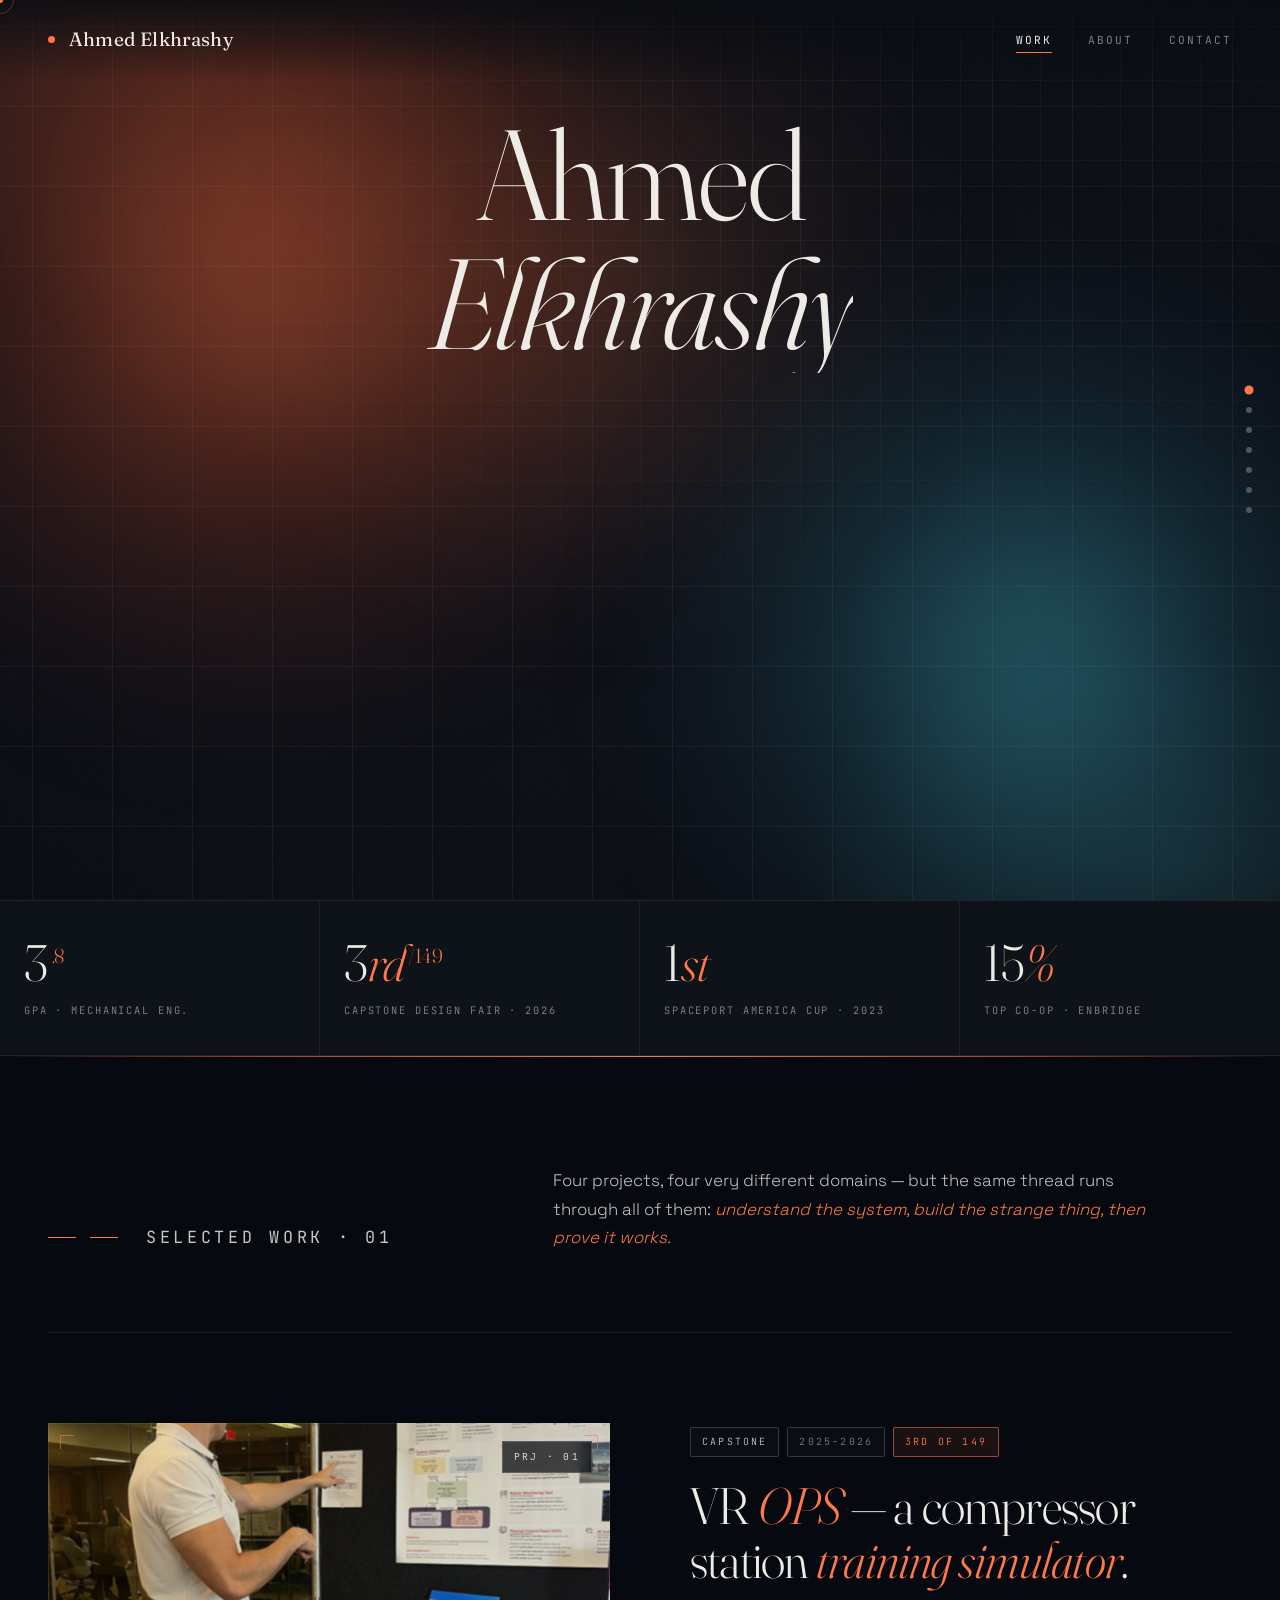
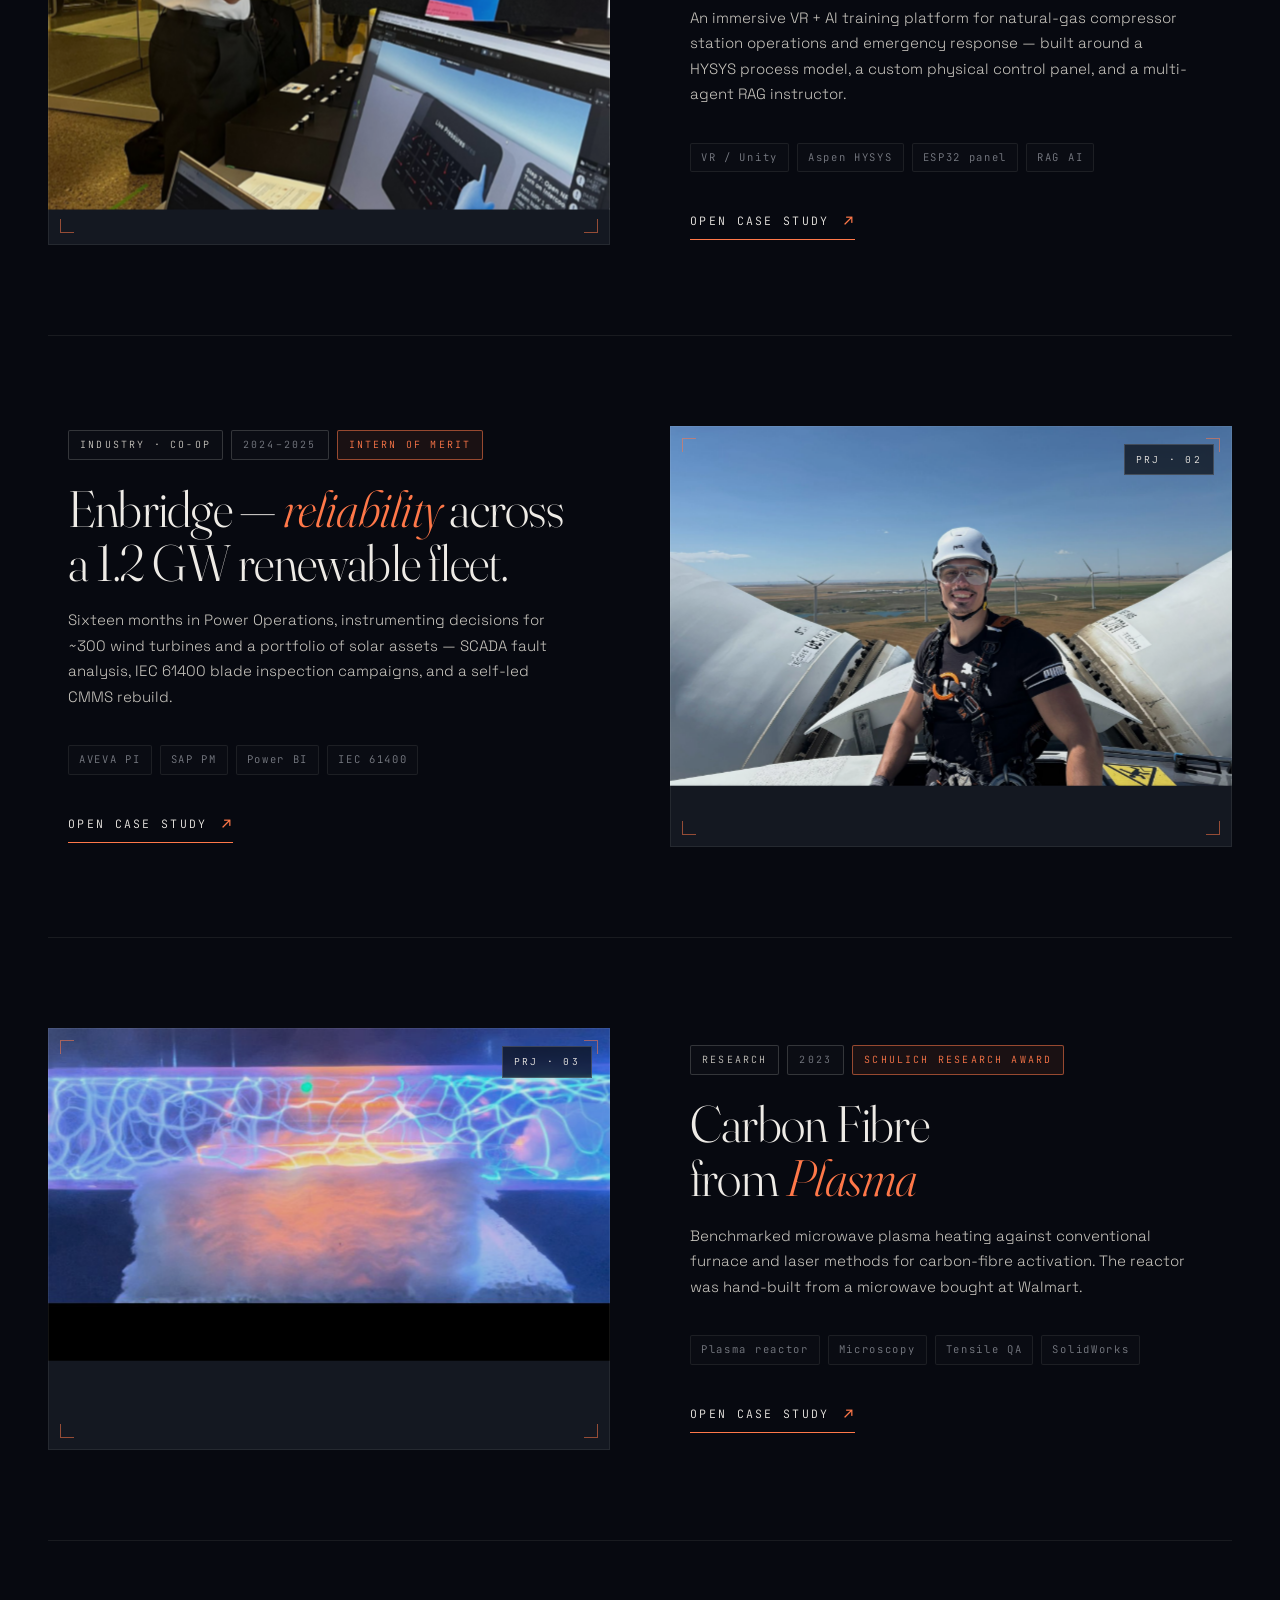
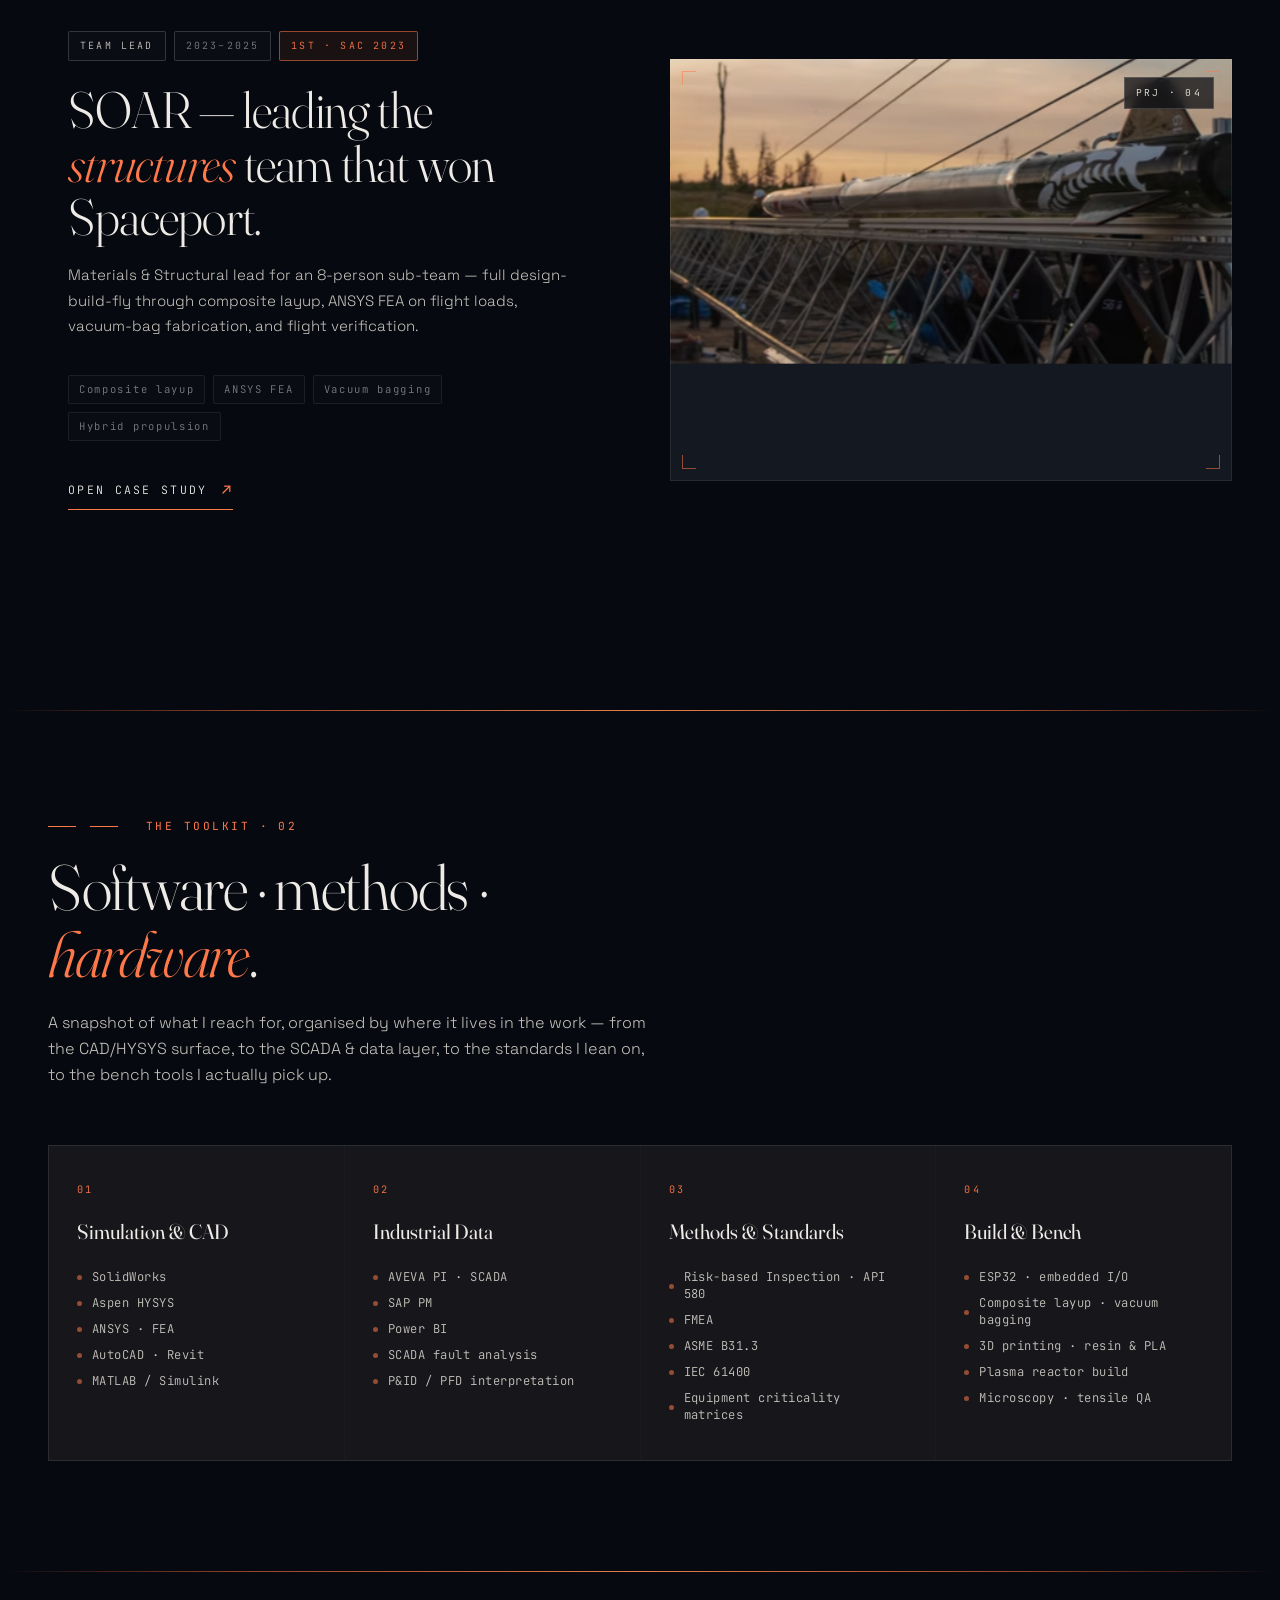
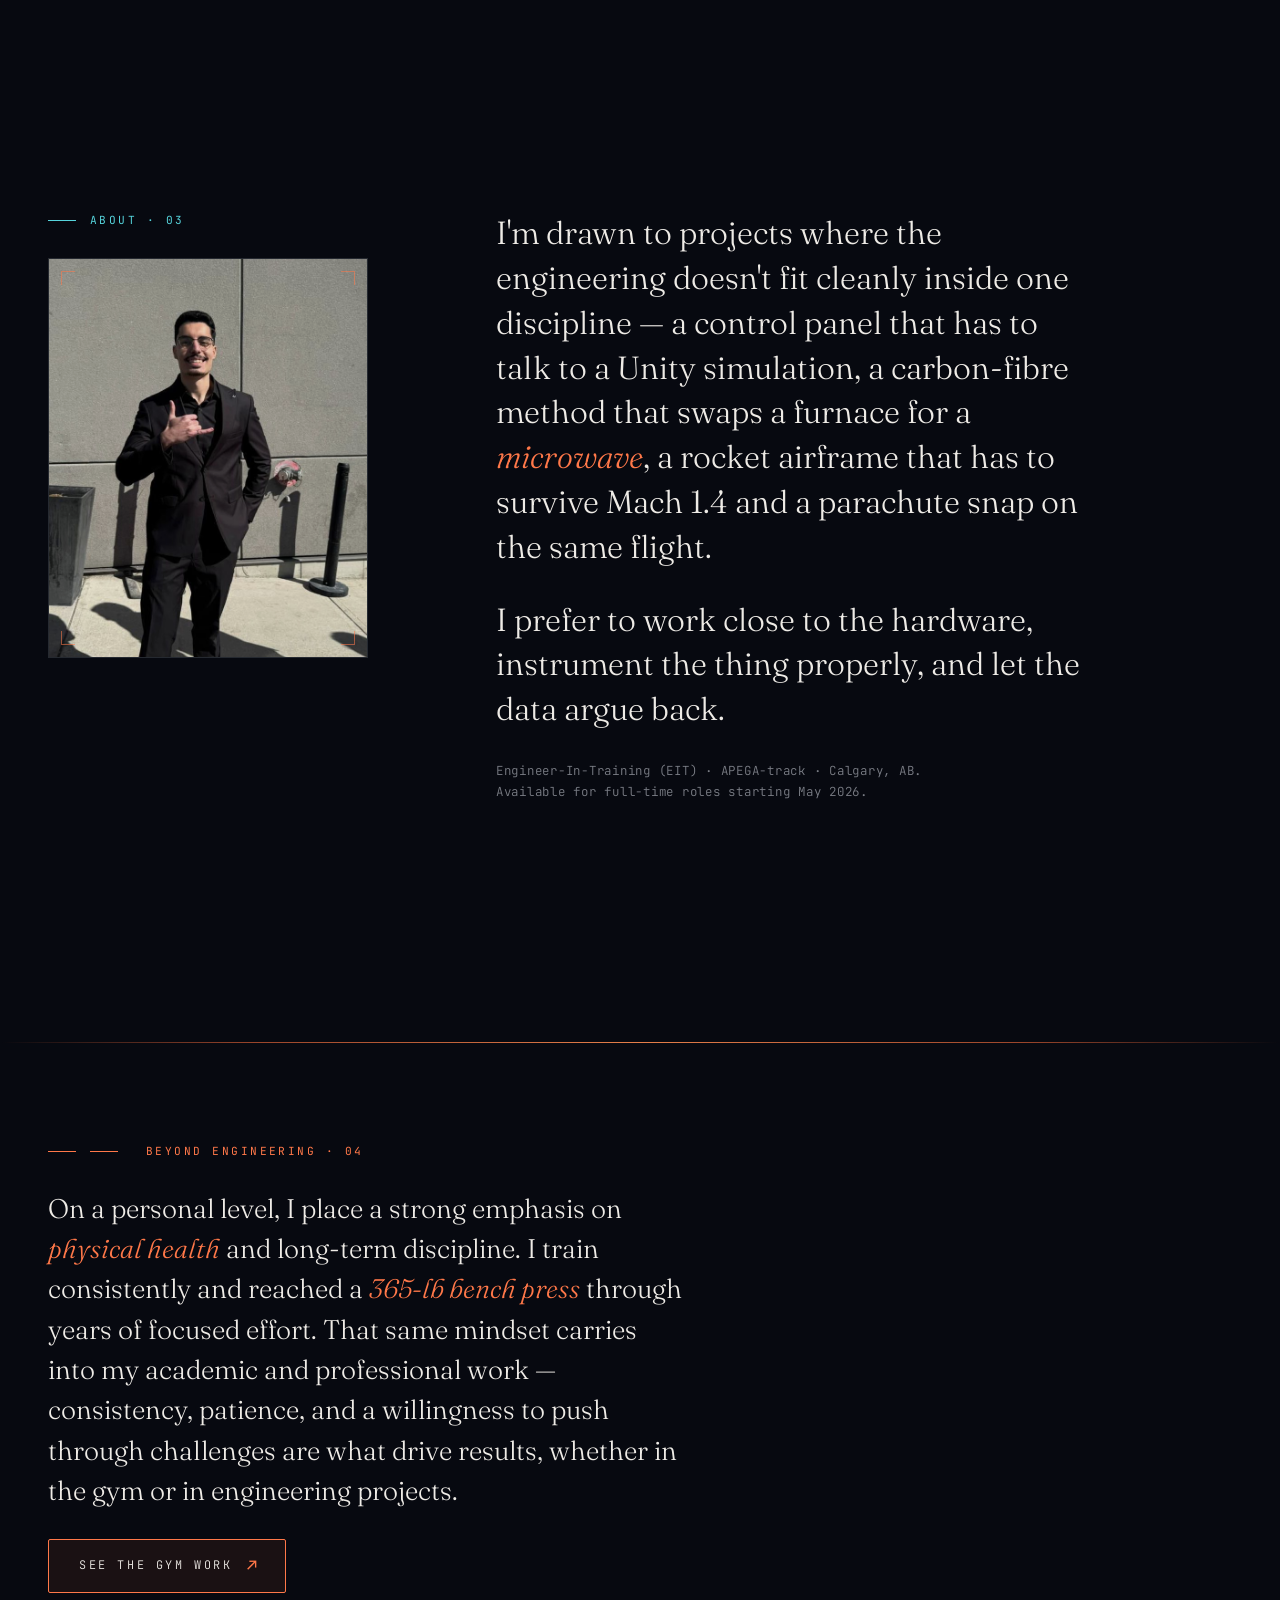
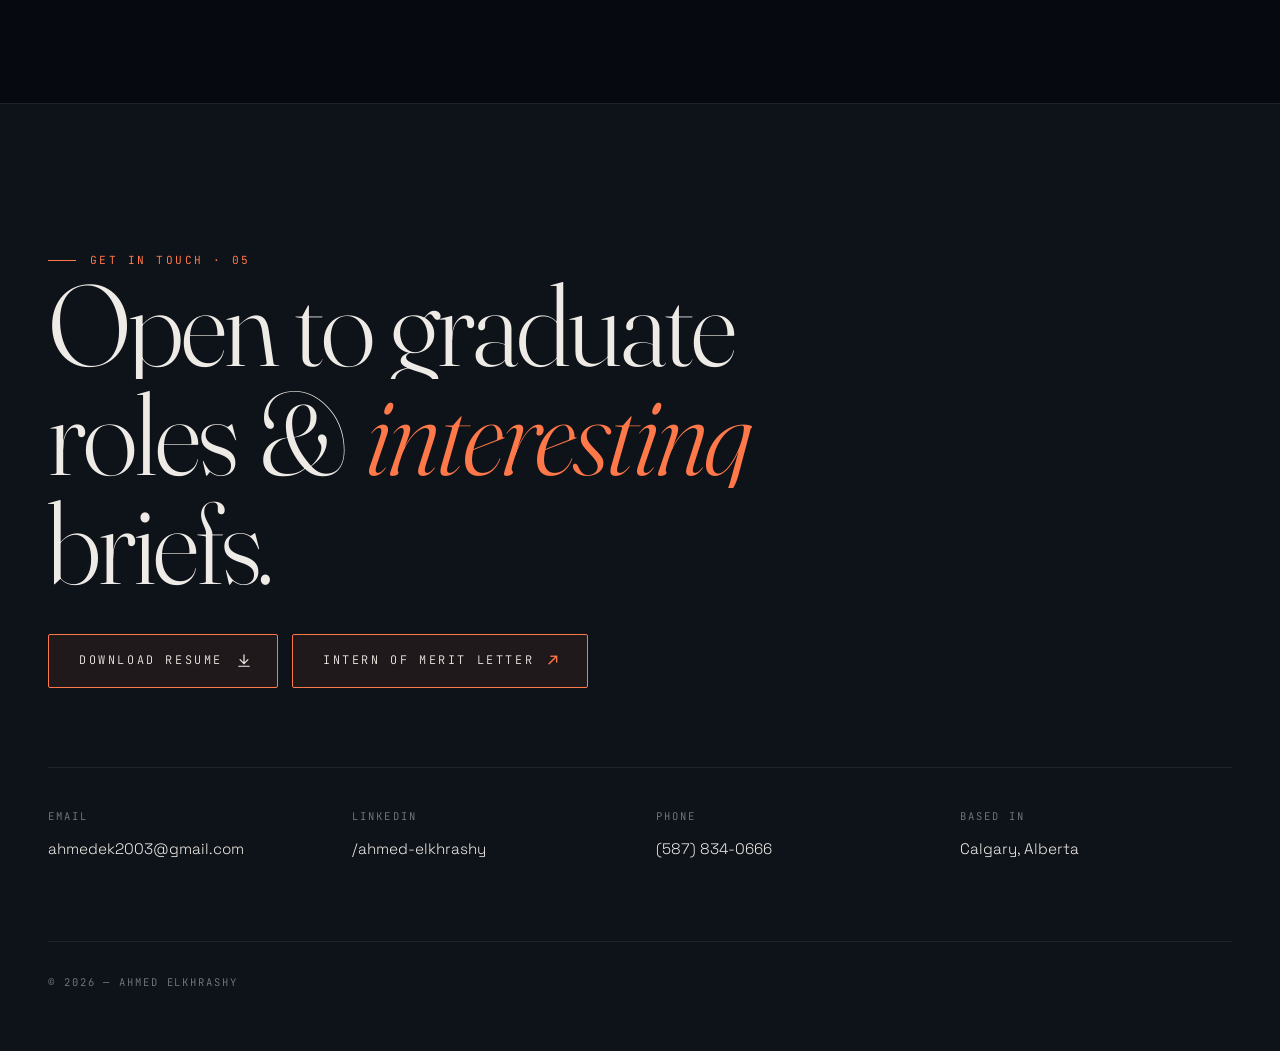
==== commit a937d0c5: "Add Vercel Web Analytics script to all pages Same vanilla-HTML pattern as Speed Insights: a single <" ====
--- a/index.html
+++ b/index.html
@@ -1105,6 +1105,9 @@
   <!-- Vercel Speed Insights — Web Vitals collector. The /_vercel/* path
        is auto-served on Vercel deployments; 404s in local dev (no-op). -->
   <script defer src="/_vercel/speed-insights/script.js"></script>
+  <!-- Vercel Web Analytics — page views, referrers, devices.
+       Same auto-served endpoint pattern as Speed Insights above. -->
+  <script defer src="/_vercel/insights/script.js"></script>
 
   <!-- ════════════════════════════════════════════════════
        INDEX ANIMATION ENGINE
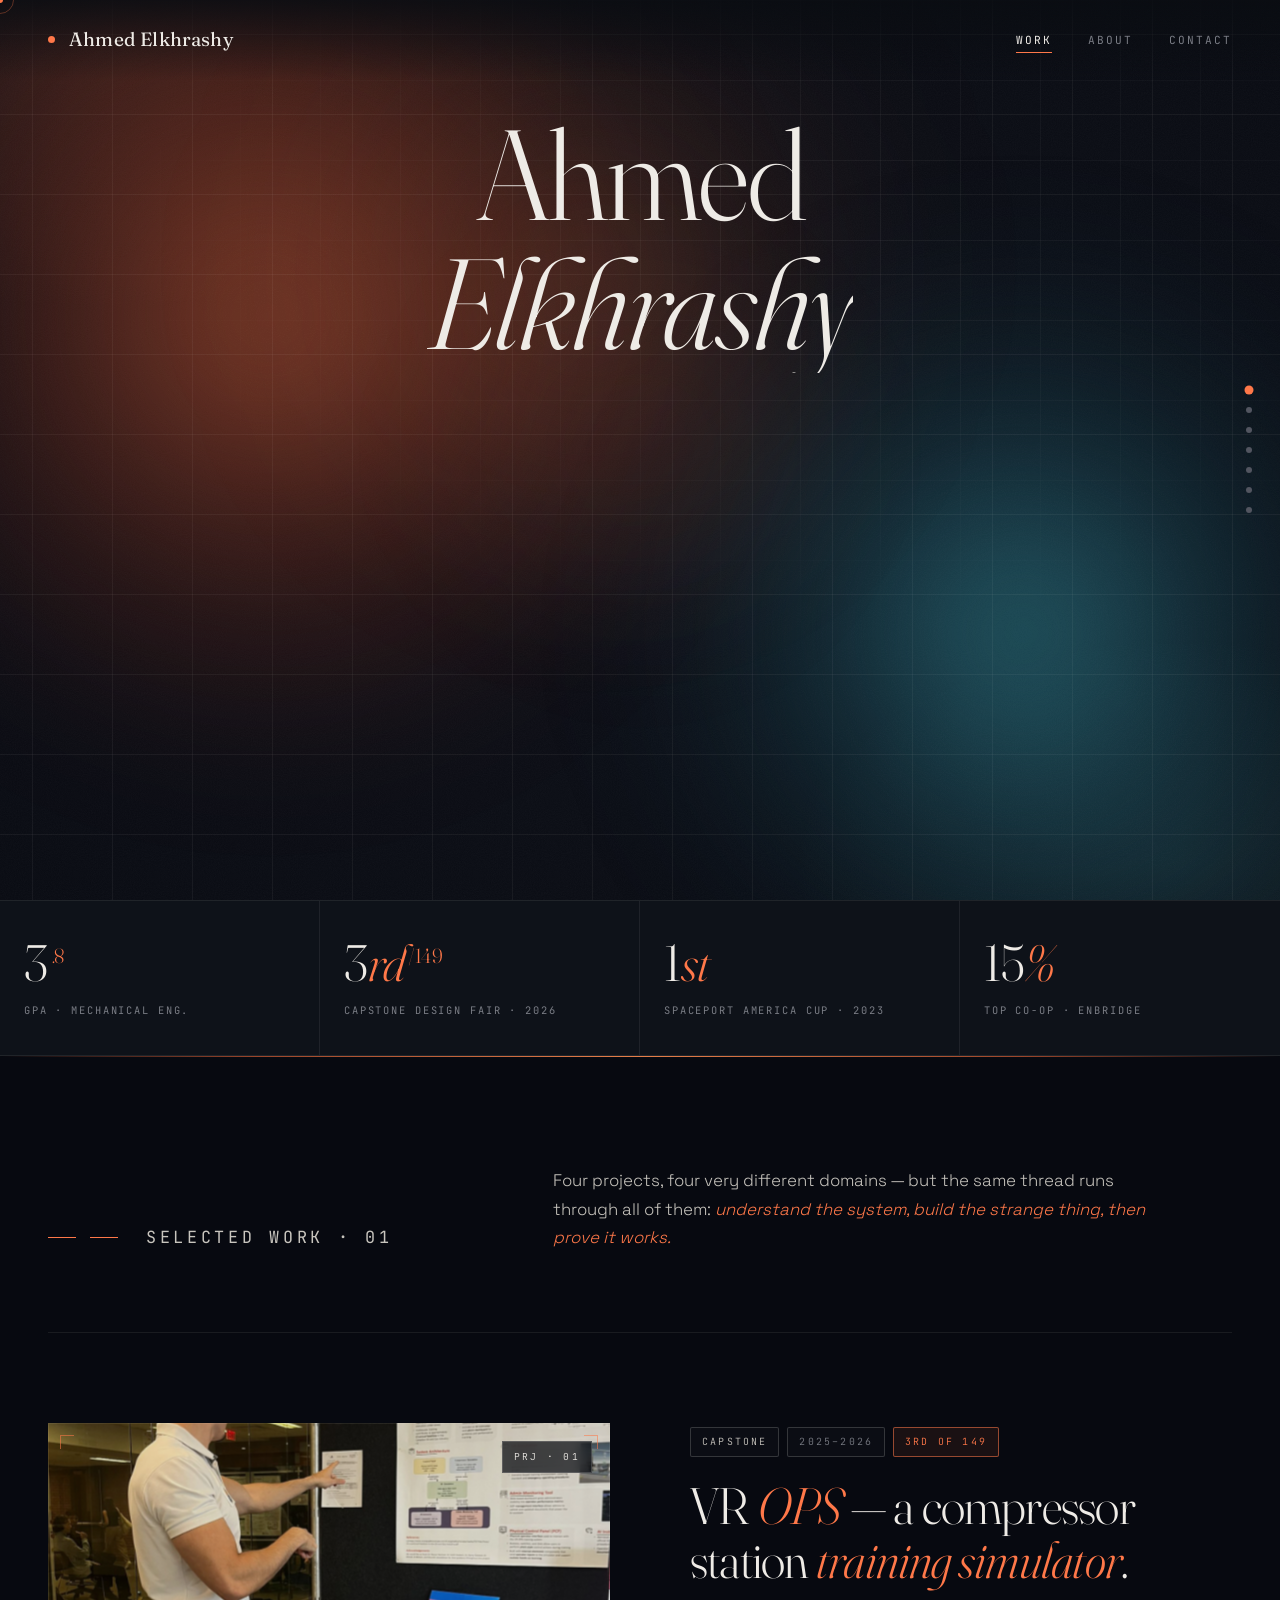
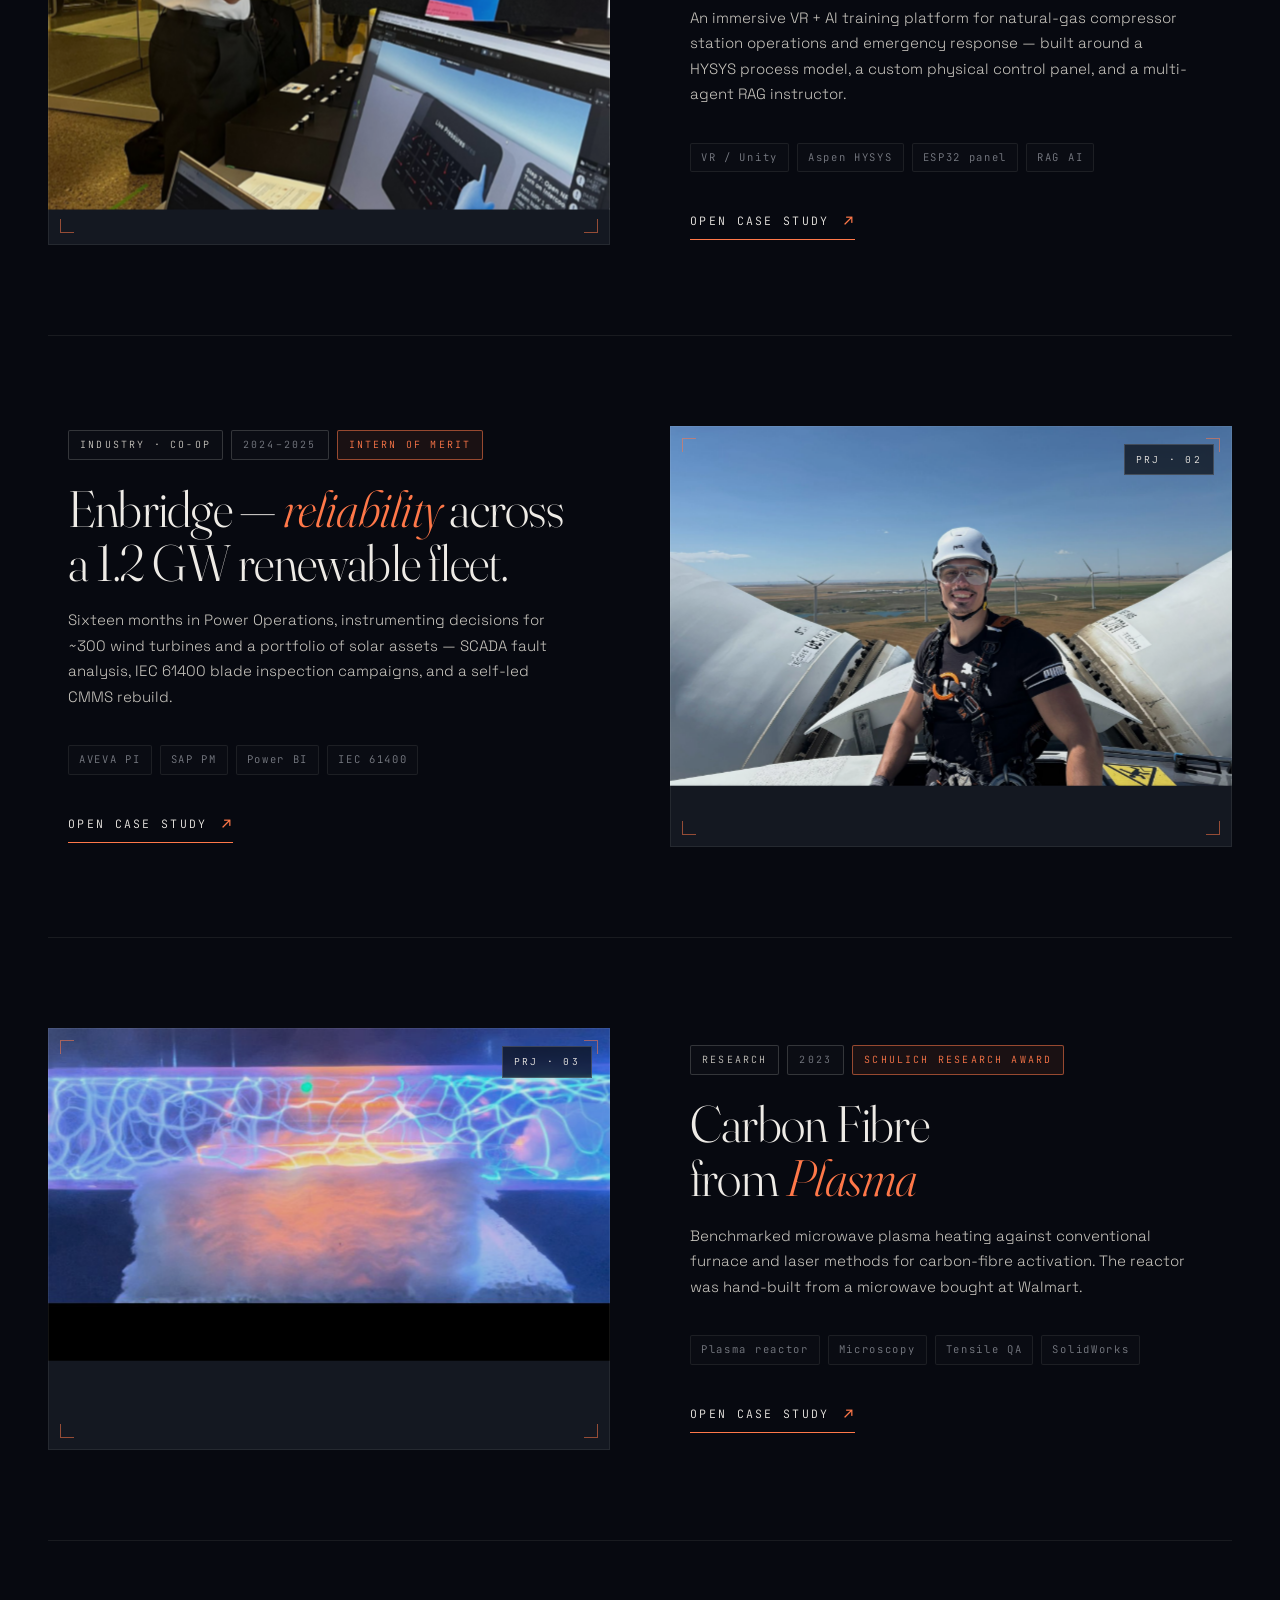
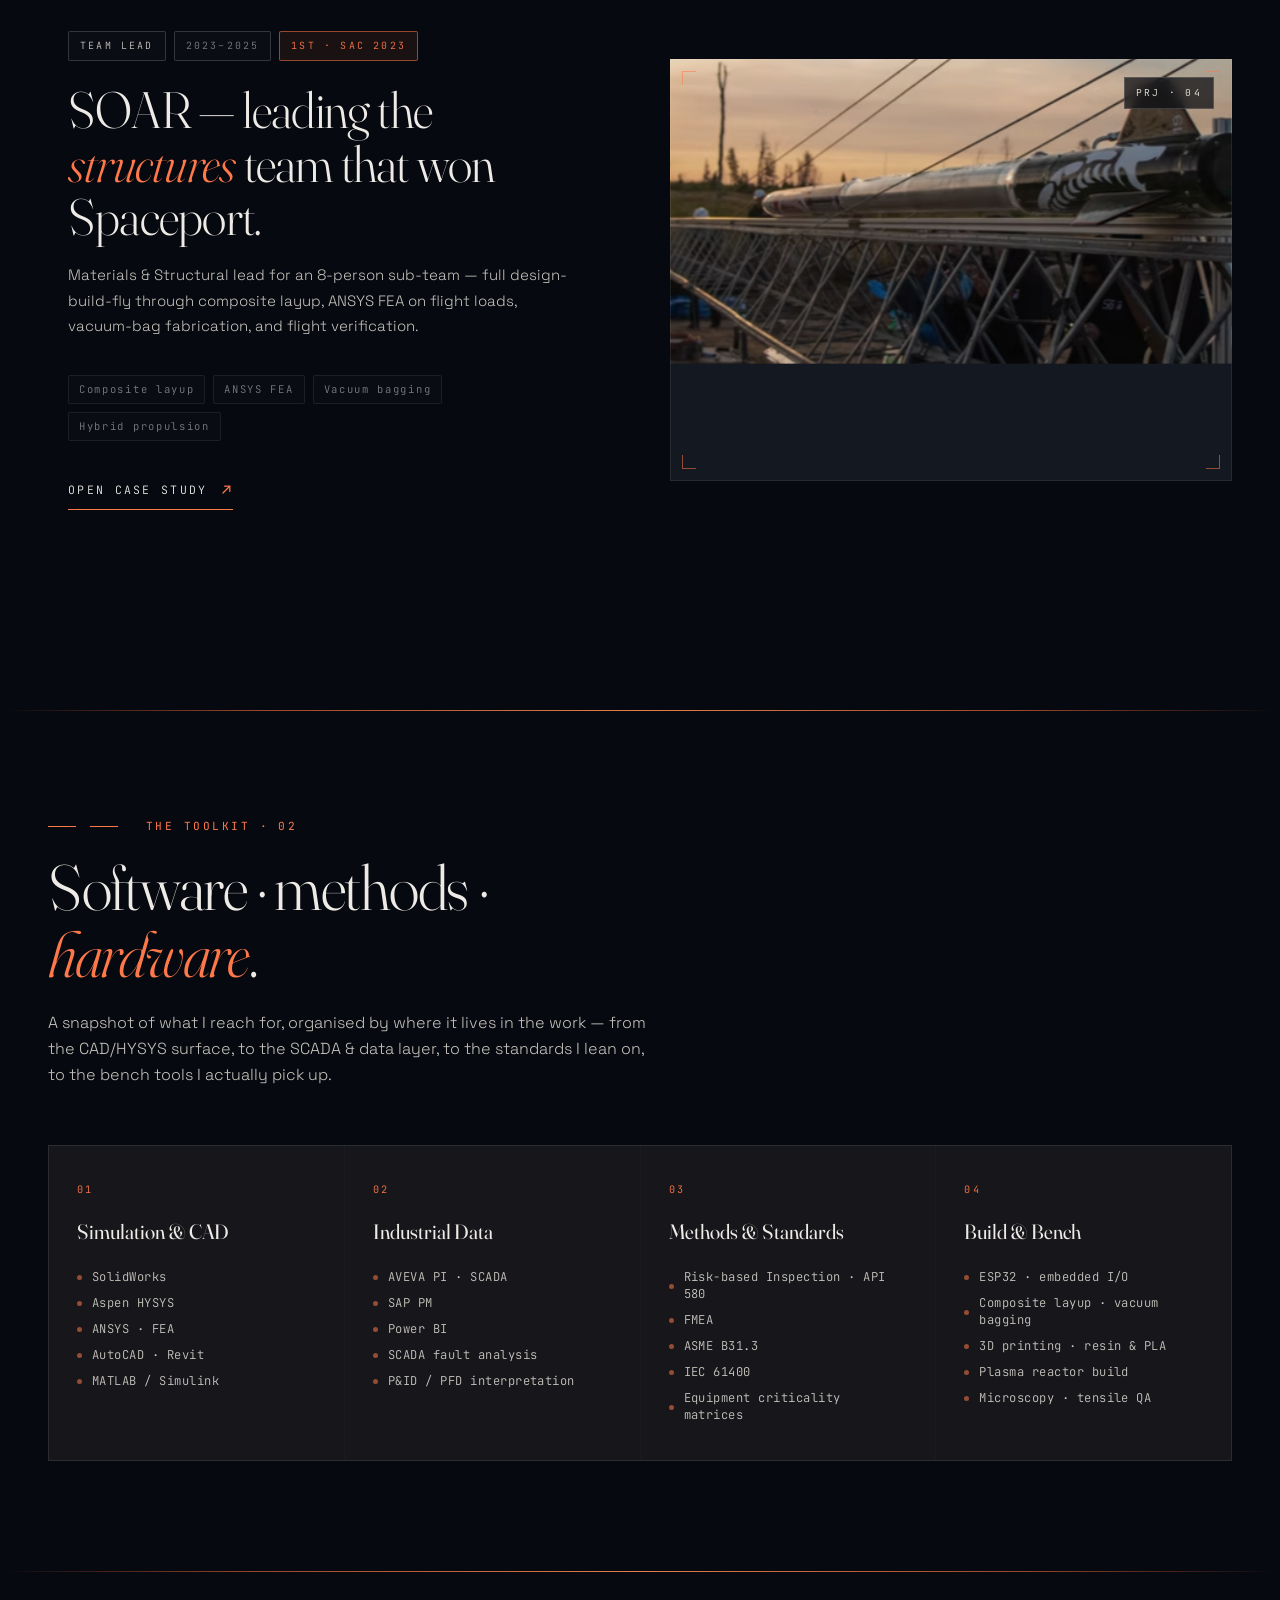
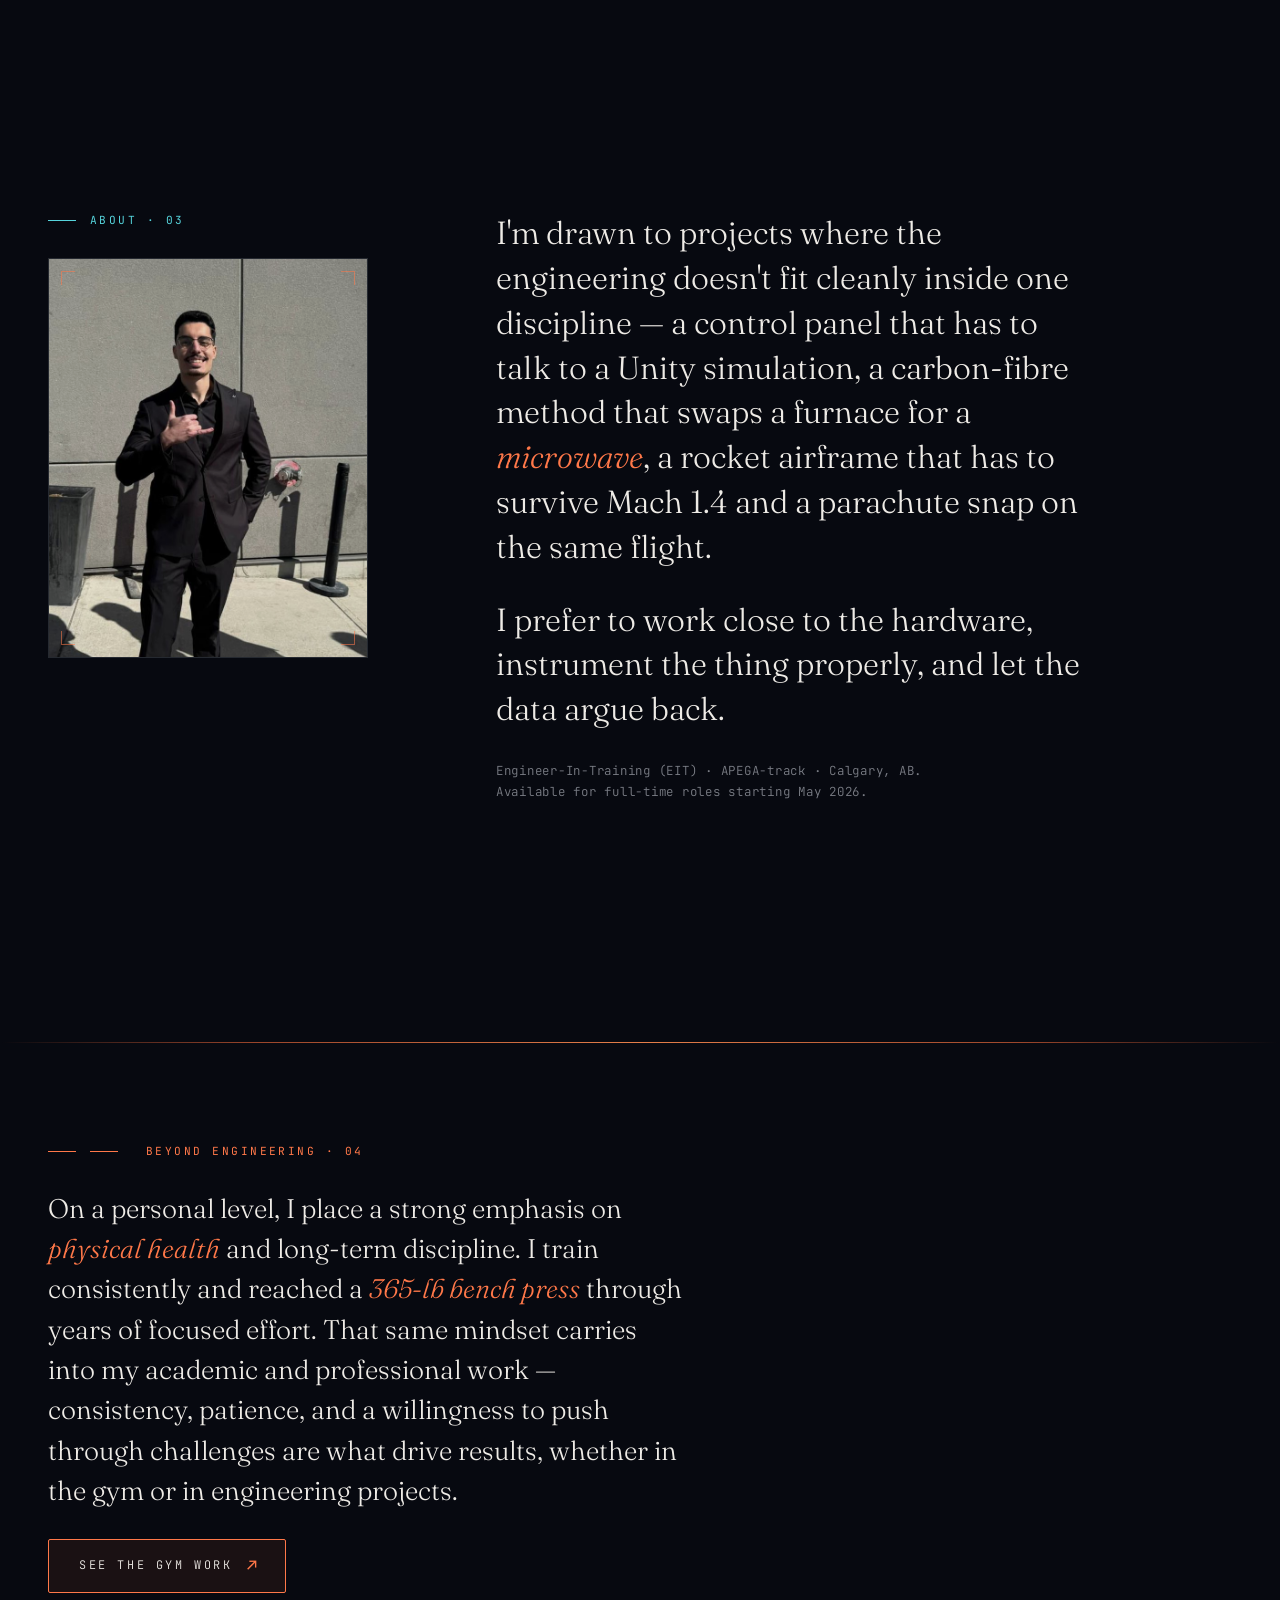
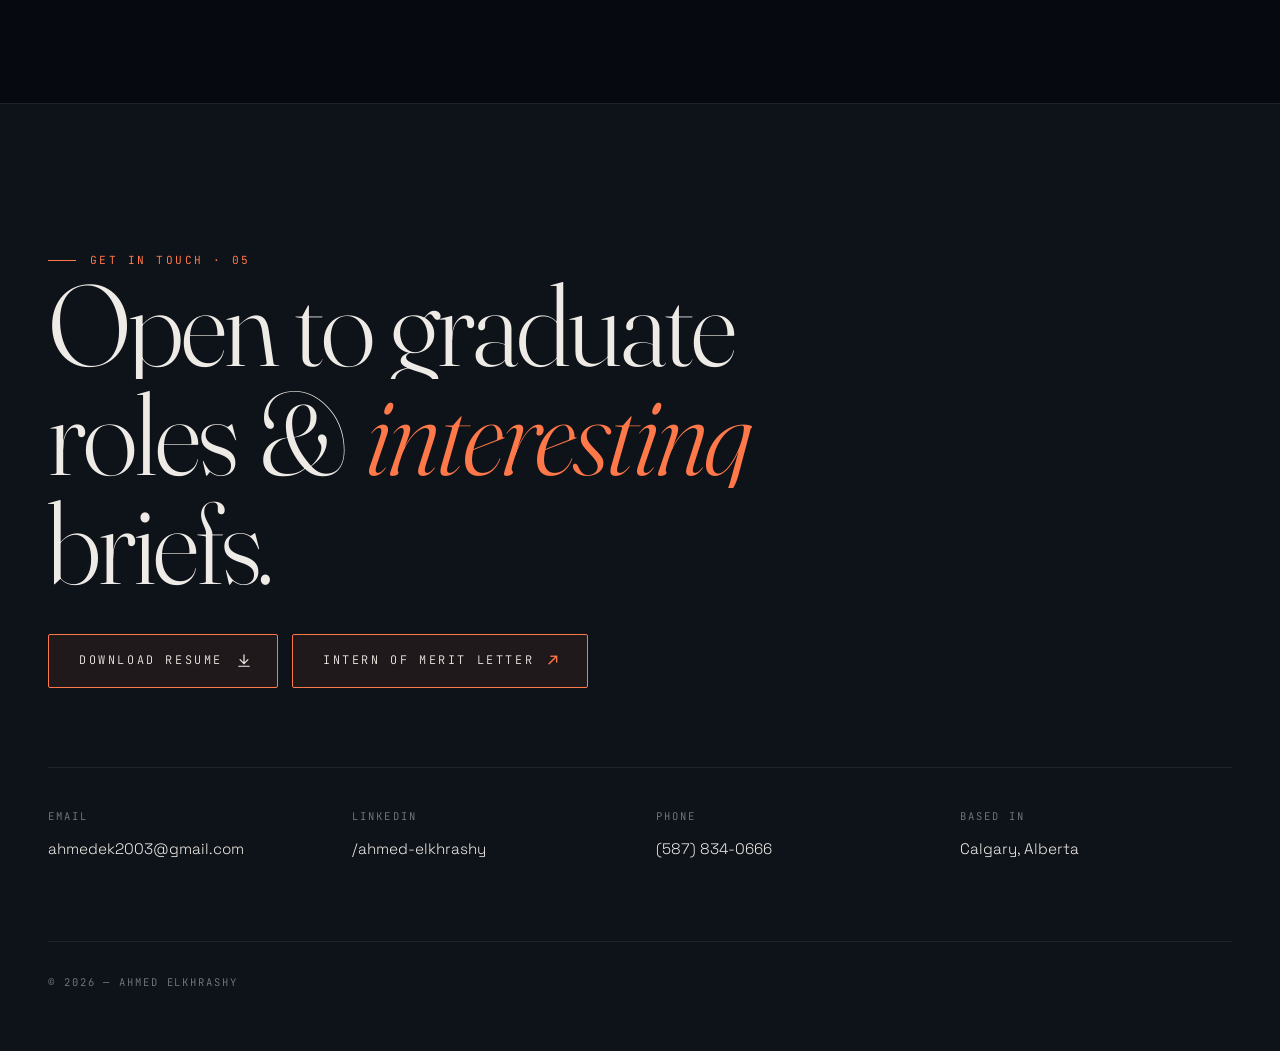
==== commit 12498449: "Hero video: replace CPU canvas2D chroma-key with WebGL fragment shader The previous chroma-key ran a" ====
--- a/index.html
+++ b/index.html
@@ -1475,26 +1475,40 @@
       tryPlay();
     }
 
-    /* ── 8. Hero video chroma-key (true transparent bg) ─────
-       The video has a light-grey background. CSS blend modes can't
-       selectively erase only the bg pixels without destroying the
-       orange keycap colours, so we do it in software:
-         1. Each rAF tick, drawImage(video) onto an offscreen canvas
-         2. getImageData → loop pixels in HSV-ish space
-         3. Pixels that are bright AND desaturated (= the bg) get
-            their alpha softly reduced toward 0
-         4. putImageData and display the canvas in place of the video
-       The video stays in the DOM (hidden) so the ping-pong loop in
-       initVideoPingPong() keeps owning currentTime / play / pause /
-       ended events. The canvas just mirrors whatever frame the video
-       is on, with its background pixels keyed out.
-
-       CORS: the source video must be served with
-       Access-Control-Allow-Origin headers, and the <video> tag must
-       carry crossorigin="anonymous", or getImageData() will throw
-       on a tainted canvas. If readback throws we silently bail out
-       and unhide the source video (which still has the CSS filter
-       fallback applied). */
+    /* ── 8. Hero video chroma-key (WebGL, transparent bg) ─────
+       The video has a light-grey background. The previous version
+       did the keying in JavaScript per-pixel (Canvas2D + getImageData
+       + ~520 K iterations every frame), which produced a soft, low-
+       resolution canvas (capped at 720²) and noticeable jitter on
+       slower hardware.
+
+       This version does it on the GPU via a fragment shader:
+         1. WebGL canvas at the source's native 1440² resolution
+            (HD, downscaled by the browser to whatever CSS size the
+            magnet wrap chooses).
+         2. Each video frame is uploaded as a texture (texImage2D
+            with a video element is hardware-accelerated).
+         3. The fragment shader rejects pixels close to the key
+            colour in RGB space, smooth-stepping the alpha so edges
+            remain antialiased.
+         4. Browser composites the resulting transparent canvas
+            over whatever's behind it (the dark site bg).
+
+       Net effect: per-frame CPU cost drops to roughly nothing
+       (just a texImage2D upload), and the visible canvas is at
+       native source resolution → HD on every device, and smooth
+       at the video's native frame rate even on phones.
+
+       CORS: same requirement as before. The <video> tag must
+       carry crossorigin="anonymous", and the CDN must reply with
+       Access-Control-Allow-Origin. If the texture upload taints
+       (cross-origin without CORS) WebGL throws on the next draw,
+       we catch and fall back to the un-keyed video + CSS filter.
+
+       file:// origin: CloudFront's CORS may reject the null
+       origin and the video would fail to load entirely. We strip
+       crossorigin and reload, returning early — the CSS filter
+       fallback on `.magnet video` keeps the bg blending in. */
     function initVideoChromaKey() {
       const video = document.getElementById('heroVideo');
       if (!video) return;
@@ -1539,35 +1553,41 @@
       } catch (_) { /* not supported — keep going */ }
 
       const start = () => {
-        const w = video.videoWidth  || 720;
-        const h = video.videoHeight || 720;
-
-        // 720 device px is sharp at 520 CSS px even on retina (DPR 2)
-        // — the source is 1440² and would still oversample. The pixel
-        // loop drops to ~520 K iterations / frame from ~1.1 M, halving
-        // CPU.
-        const MAX_DIM = 720;
-        const scale = Math.min(1, MAX_DIM / Math.max(w, h));
-        const cw = Math.max(1, Math.round(w * scale));
-        const ch = Math.max(1, Math.round(h * scale));
-
+        const w = video.videoWidth  || 1440;
+        const h = video.videoHeight || 1440;
+
+        // Canvas at the source's native resolution. The browser
+        // downscales to whatever CSS size we display at — that's
+        // high-quality anti-aliased downscaling done by the GPU.
         const canvas = document.createElement('canvas');
-        canvas.width  = cw;
-        canvas.height = ch;
+        canvas.width  = w;
+        canvas.height = h;
         canvas.className = 'hero-video-canvas';
         canvas.setAttribute('aria-label',
           'Make It Real keyboard hero video');
+
+        // WebGL2 first, fall back to WebGL1.
+        const glOpts = {
+          premultipliedAlpha: false,
+          alpha: true,
+          antialias: true,
+          preserveDrawingBuffer: false,
+          desynchronized: true,    // hint: skip the compositor sync if possible
+        };
+        const gl = canvas.getContext('webgl2', glOpts)
+                || canvas.getContext('webgl',  glOpts)
+                || canvas.getContext('experimental-webgl', glOpts);
+        if (!gl) {
+          // No WebGL — bail out, leave the CSS filter fallback in place
+          console.warn('[chroma-key] no WebGL, using CSS filter fallback');
+          return;
+        }
+
         wrap.appendChild(canvas);
-
-        // Send the source video off-screen but keep it playing
         video.classList.add('hero-video--hidden');
-
-        const ctx = canvas.getContext('2d', { willReadFrequently: true });
         let active = true;
-        let rafToggle = 0;        // skip alternate rAFs in fallback path
-
-        // Pause chroma-key processing when the hero is scrolled out of
-        // view — no point burning CPU on a frame nobody's looking at.
+
+        // ── Pause rendering when the hero scrolls out of view ──
         let inView = true;
         if ('IntersectionObserver' in window) {
           new IntersectionObserver(entries => {
@@ -1575,84 +1595,139 @@
           }, { threshold: 0 }).observe(canvas);
         }
 
-        // Inset to crop edge artefacts from the source frame
-        const INSET = 6;
-
-        // Pre-scaled (255-domain) thresholds — avoids /255 in hot loop
-        const LUMA_LOW  = 0.48 * 255;  // ≈ 122
-        const LUMA_HIGH = 0.72 * 255;  // ≈ 184
-        const LUMA_RANGE = LUMA_HIGH - LUMA_LOW;
-        const SAT_LOW   = 0.06;        // ratio, kept as float
-        const SAT_HIGH  = 0.20;
-        const SAT_RANGE = SAT_HIGH - SAT_LOW;
-
-        function processFrame() {
-          if (video.readyState < 2) return;
-          if (!inView) return;          // off-screen → skip pixel work
+        // ── Shaders ──────────────────────────────────────────
+        // Vertex: full-screen quad, UVs flipped vertically because
+        // WebGL textures originate at bottom-left whereas videos
+        // originate at top-left.
+        const vsSource = `
+          attribute vec2 a_pos;
+          varying vec2 v_uv;
+          void main() {
+            gl_Position = vec4(a_pos, 0.0, 1.0);
+            v_uv = vec2(a_pos.x * 0.5 + 0.5,
+                        1.0 - (a_pos.y * 0.5 + 0.5));
+          }
+        `;
+        // Fragment: distance-from-key-colour in RGB space, with
+        // a smoothstep alpha falloff. u_keyLow is the distance at
+        // which a pixel is fully transparent (= bg), u_keyHigh is
+        // the distance at which it is fully opaque (= content).
+        // Pixels in between get an antialiased alpha.
+        const fsSource = `
+          precision mediump float;
+          varying vec2 v_uv;
+          uniform sampler2D u_video;
+          uniform vec3 u_keyColor;
+          uniform float u_keyLow;
+          uniform float u_keyHigh;
+          void main() {
+            vec4 c = texture2D(u_video, v_uv);
+            float d = distance(c.rgb, u_keyColor);
+            float a = smoothstep(u_keyLow, u_keyHigh, d);
+            gl_FragColor = vec4(c.rgb, a);
+          }
+        `;
+
+        function compile(type, source) {
+          const s = gl.createShader(type);
+          gl.shaderSource(s, source);
+          gl.compileShader(s);
+          if (!gl.getShaderParameter(s, gl.COMPILE_STATUS)) {
+            console.error('shader:', gl.getShaderInfoLog(s));
+            gl.deleteShader(s);
+            return null;
+          }
+          return s;
+        }
+        const vs = compile(gl.VERTEX_SHADER,   vsSource);
+        const fs = compile(gl.FRAGMENT_SHADER, fsSource);
+        if (!vs || !fs) {
+          canvas.remove();
+          video.classList.remove('hero-video--hidden');
+          return;
+        }
+        const program = gl.createProgram();
+        gl.attachShader(program, vs);
+        gl.attachShader(program, fs);
+        gl.linkProgram(program);
+        if (!gl.getProgramParameter(program, gl.LINK_STATUS)) {
+          console.error('link:', gl.getProgramInfoLog(program));
+          canvas.remove();
+          video.classList.remove('hero-video--hidden');
+          return;
+        }
+        gl.useProgram(program);
+
+        // Full-screen quad — two triangles
+        const buf = gl.createBuffer();
+        gl.bindBuffer(gl.ARRAY_BUFFER, buf);
+        gl.bufferData(gl.ARRAY_BUFFER, new Float32Array([
+          -1, -1,   1, -1,  -1,  1,
+          -1,  1,   1, -1,   1,  1,
+        ]), gl.STATIC_DRAW);
+        const aPos = gl.getAttribLocation(program, 'a_pos');
+        gl.enableVertexAttribArray(aPos);
+        gl.vertexAttribPointer(aPos, 2, gl.FLOAT, false, 0, 0);
+
+        // Texture for the video frame
+        const tex = gl.createTexture();
+        gl.bindTexture(gl.TEXTURE_2D, tex);
+        gl.texParameteri(gl.TEXTURE_2D, gl.TEXTURE_WRAP_S,     gl.CLAMP_TO_EDGE);
+        gl.texParameteri(gl.TEXTURE_2D, gl.TEXTURE_WRAP_T,     gl.CLAMP_TO_EDGE);
+        gl.texParameteri(gl.TEXTURE_2D, gl.TEXTURE_MIN_FILTER, gl.LINEAR);
+        gl.texParameteri(gl.TEXTURE_2D, gl.TEXTURE_MAG_FILTER, gl.LINEAR);
+        gl.pixelStorei(gl.UNPACK_FLIP_Y_WEBGL, false);
+        gl.pixelStorei(gl.UNPACK_PREMULTIPLY_ALPHA_WEBGL, false);
+        gl.uniform1i(gl.getUniformLocation(program, 'u_video'), 0);
+
+        // Key colour: the video's light-grey background, ~RGB(223, 223, 223),
+        // expressed in 0..1 space. The two thresholds define the alpha
+        // ramp in RGB-distance units (sqrt(3) ≈ 1.73 is the max possible).
+        gl.uniform3f(gl.getUniformLocation(program, 'u_keyColor'),
+                     0xDF / 255, 0xDF / 255, 0xDF / 255);
+        gl.uniform1f(gl.getUniformLocation(program, 'u_keyLow'),  0.05);
+        gl.uniform1f(gl.getUniformLocation(program, 'u_keyHigh'), 0.20);
+
+        gl.viewport(0, 0, w, h);
+        gl.clearColor(0, 0, 0, 0);
+        gl.enable(gl.BLEND);
+        gl.blendFuncSeparate(
+          gl.SRC_ALPHA, gl.ONE_MINUS_SRC_ALPHA,
+          gl.ONE,       gl.ONE_MINUS_SRC_ALPHA);
+
+        // ── Render loop ────────────────────────────────────
+        function render() {
+          if (!active) return;
+          if (!inView || video.readyState < 2) {
+            scheduleNext();
+            return;
+          }
           try {
-            ctx.drawImage(video,
-              -INSET, -INSET,
-              cw + INSET * 2, ch + INSET * 2);
-
-            const img = ctx.getImageData(0, 0, cw, ch);
-            const d = img.data;
-            const len = d.length;
-
-            for (let i = 0; i < len; i += 4) {
-              const r = d[i], g = d[i + 1], b = d[i + 2];
-              // Inline max/min — faster than Math.max/min in hot loop
-              let max = r, min = r;
-              if (g > max) max = g; else if (g < min) min = g;
-              if (b > max) max = b; else if (b < min) min = b;
-
-              // Cheap reject: if pixel is darker than LUMA_LOW it's
-              // definitely content — skip the rest of the math.
-              if (max < LUMA_LOW) continue;
-
-              const sat = max === 0 ? 0 : (max - min) / max;
-              if (sat >= SAT_HIGH) continue;       // saturated → content
-
-              const lumaT = max >= LUMA_HIGH ? 1
-                          : (max - LUMA_LOW) / LUMA_RANGE;
-              const satT  = sat <= SAT_LOW ? 1
-                          : (SAT_HIGH - sat) / SAT_RANGE;
-
-              const bgScore = lumaT * satT;
-              if (bgScore > 0) {
-                d[i + 3] = (255 * (1 - bgScore)) | 0;  // | 0 = fast floor
-              }
-            }
-            ctx.putImageData(img, 0, 0);
+            gl.bindTexture(gl.TEXTURE_2D, tex);
+            // Hardware-accelerated upload from the video element.
+            // No CPU pixel loop; the GPU samples the texture directly.
+            gl.texImage2D(gl.TEXTURE_2D, 0, gl.RGBA,
+                          gl.RGBA, gl.UNSIGNED_BYTE, video);
+            gl.clear(gl.COLOR_BUFFER_BIT);
+            gl.drawArrays(gl.TRIANGLES, 0, 6);
           } catch (err) {
-            // Cross-origin canvas got tainted — fall back to the
-            // un-keyed video with its CSS filter.
+            // Tainted texture (CORS regression) — bail out cleanly.
             active = false;
             canvas.remove();
             video.classList.remove('hero-video--hidden');
-            console.warn('[chroma-key] disabled, CORS failure:', err);
+            console.warn('[chroma-key] disabled, GL failure:', err);
+            return;
+          }
+          scheduleNext();
+        }
+        function scheduleNext() {
+          if (typeof video.requestVideoFrameCallback === 'function') {
+            video.requestVideoFrameCallback(render);
+          } else {
+            requestAnimationFrame(render);
           }
         }
-
-        // Prefer requestVideoFrameCallback — fires once per decoded
-        // video frame, so we don't waste CPU re-processing identical
-        // frames or running while the video is held mid-seek. Falls
-        // back to rAF with frame-skipping for browsers without rVFC.
-        if (typeof video.requestVideoFrameCallback === 'function') {
-          const onFrame = () => {
-            if (!active) return;
-            processFrame();
-            video.requestVideoFrameCallback(onFrame);
-          };
-          video.requestVideoFrameCallback(onFrame);
-        } else {
-          const rafTick = () => {
-            if (!active) return;
-            // Process every other rAF tick → ~30 fps chroma-key
-            if ((rafToggle++ & 1) === 0) processFrame();
-            requestAnimationFrame(rafTick);
-          };
-          requestAnimationFrame(rafTick);
-        }
+        scheduleNext();
       };
 
       if (video.readyState >= 1) {
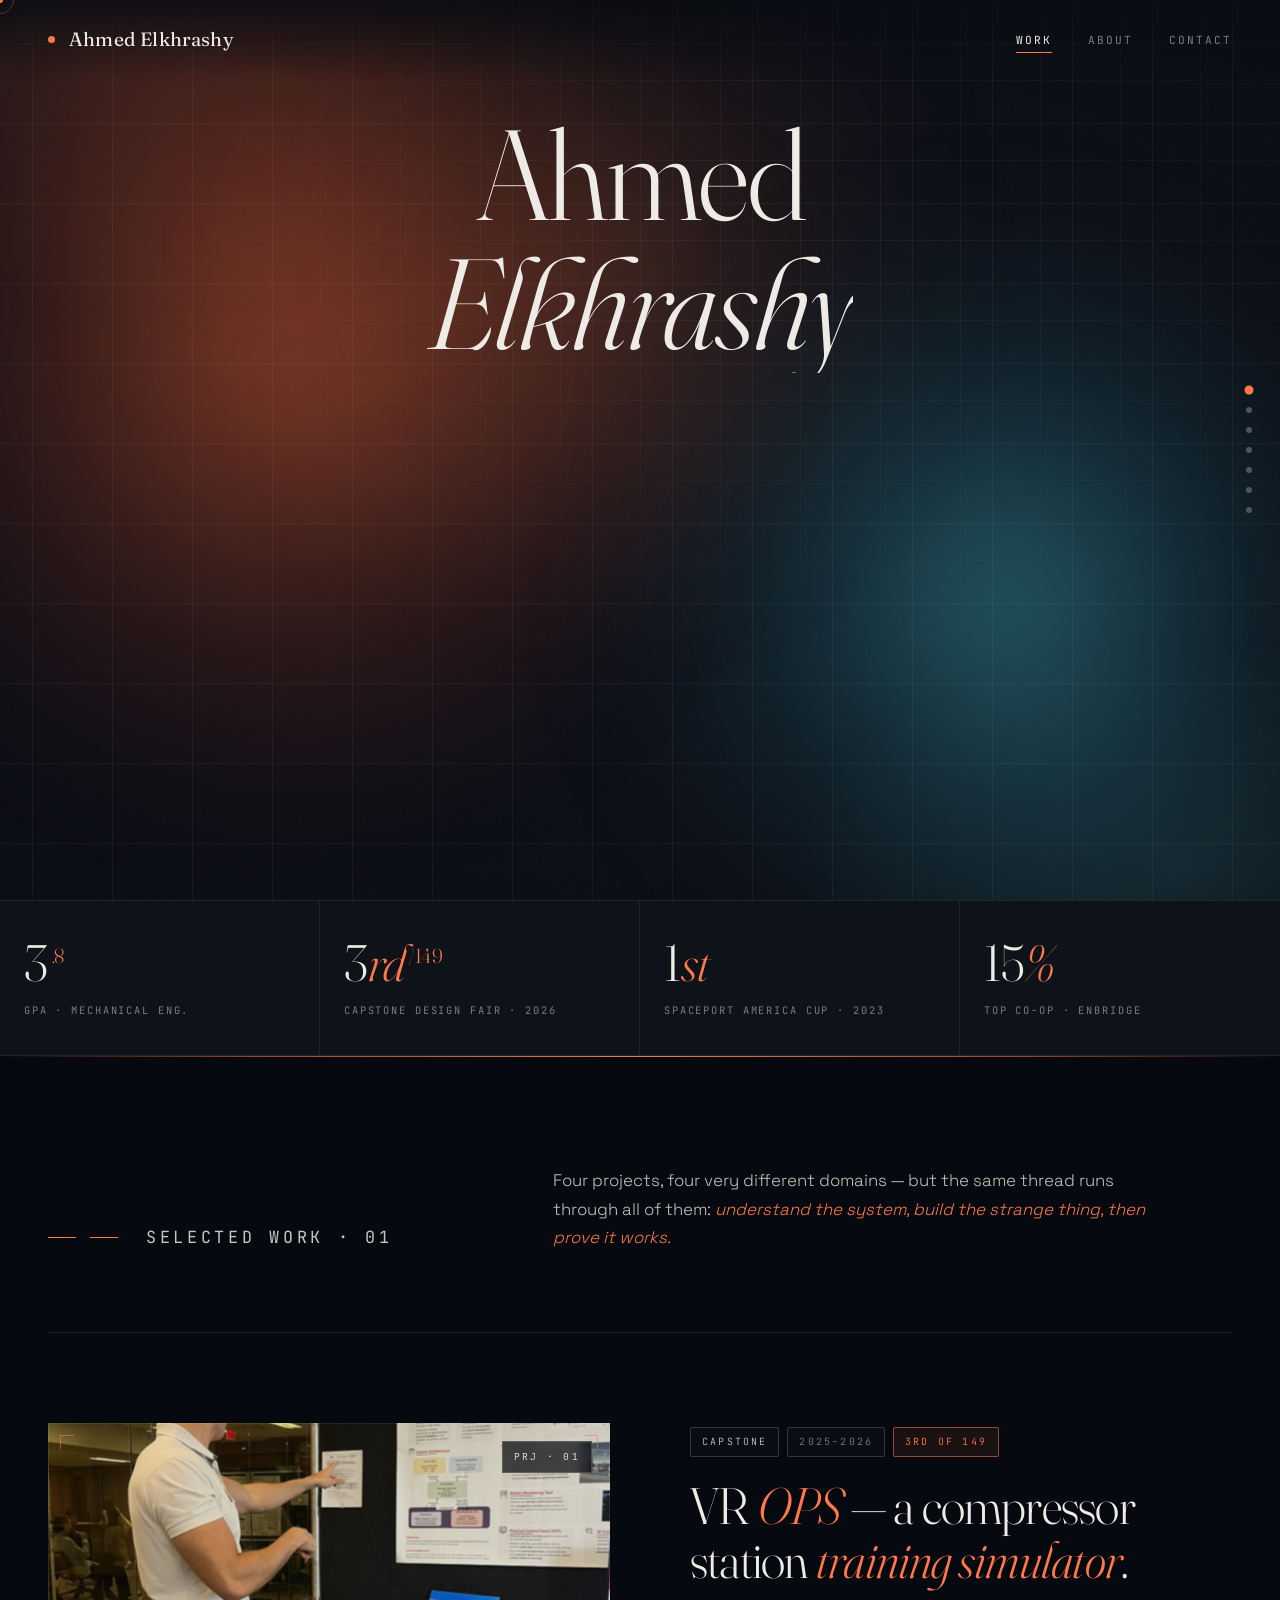
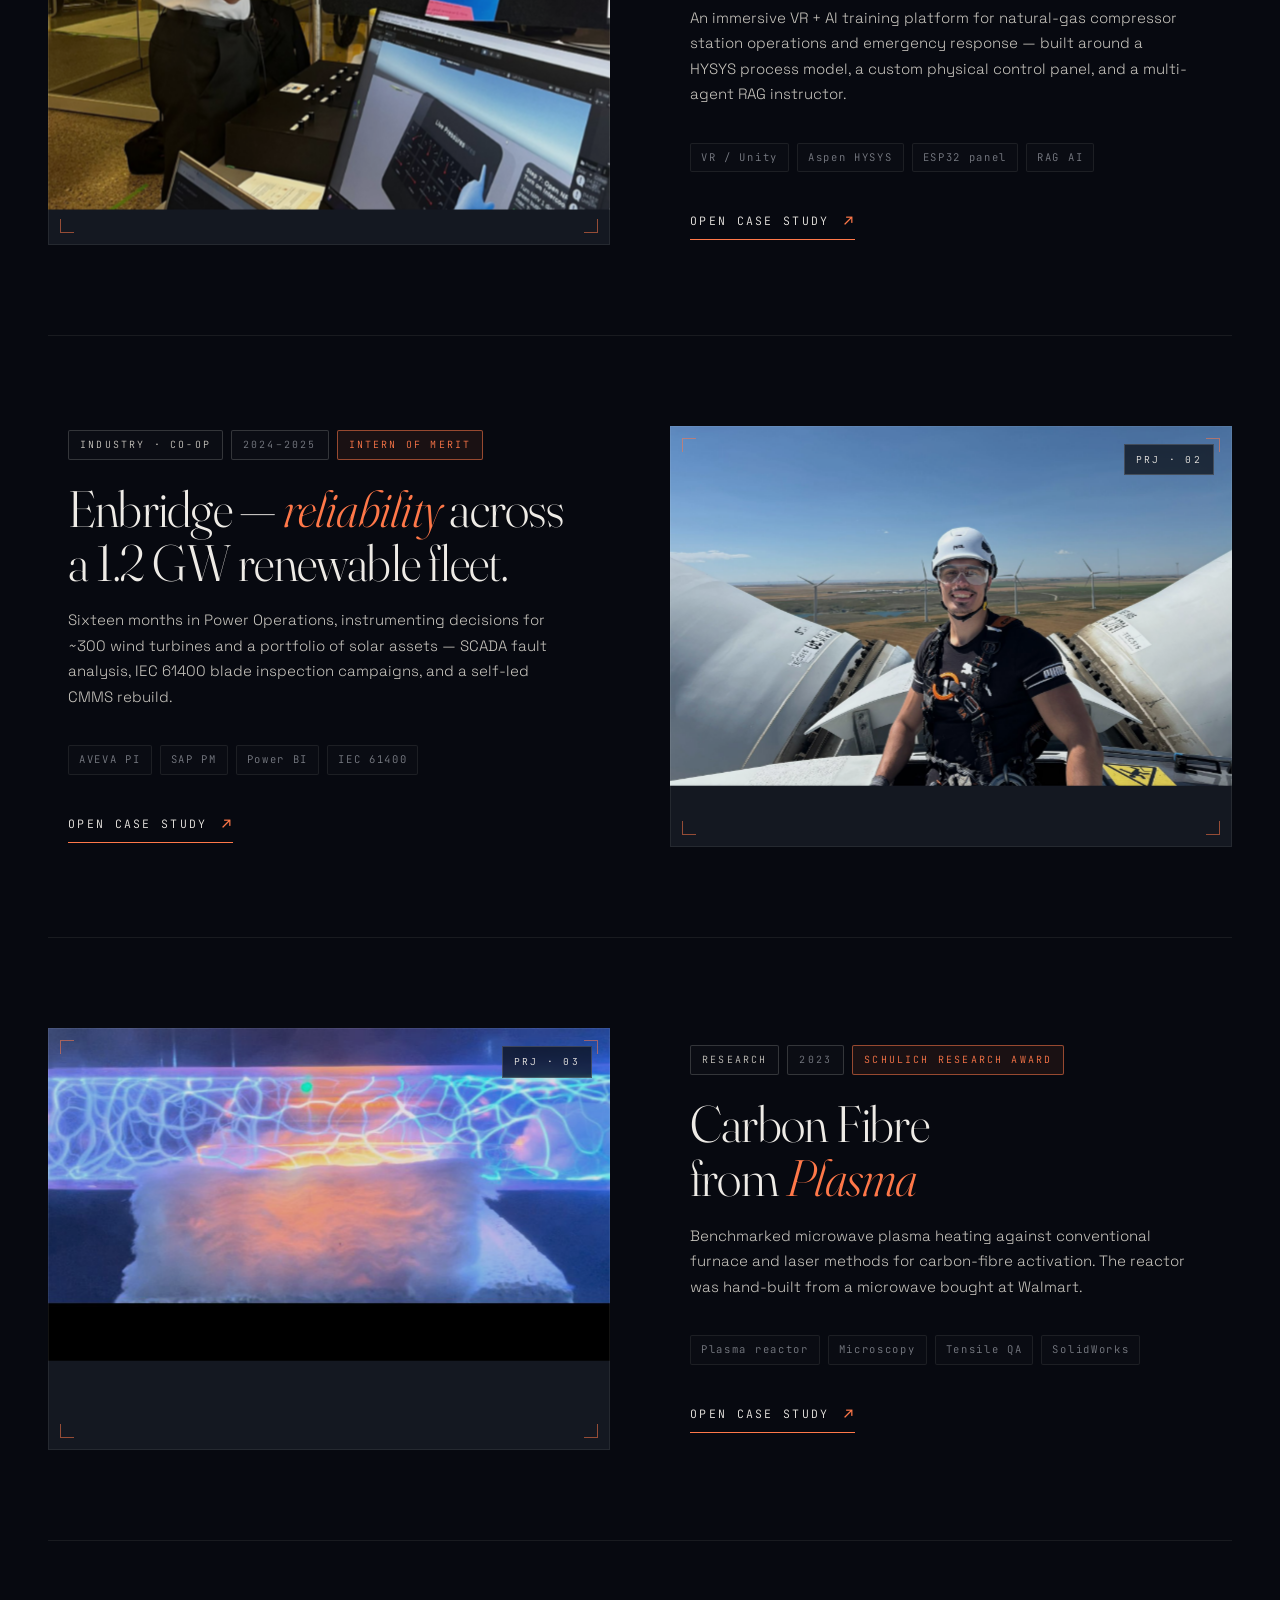
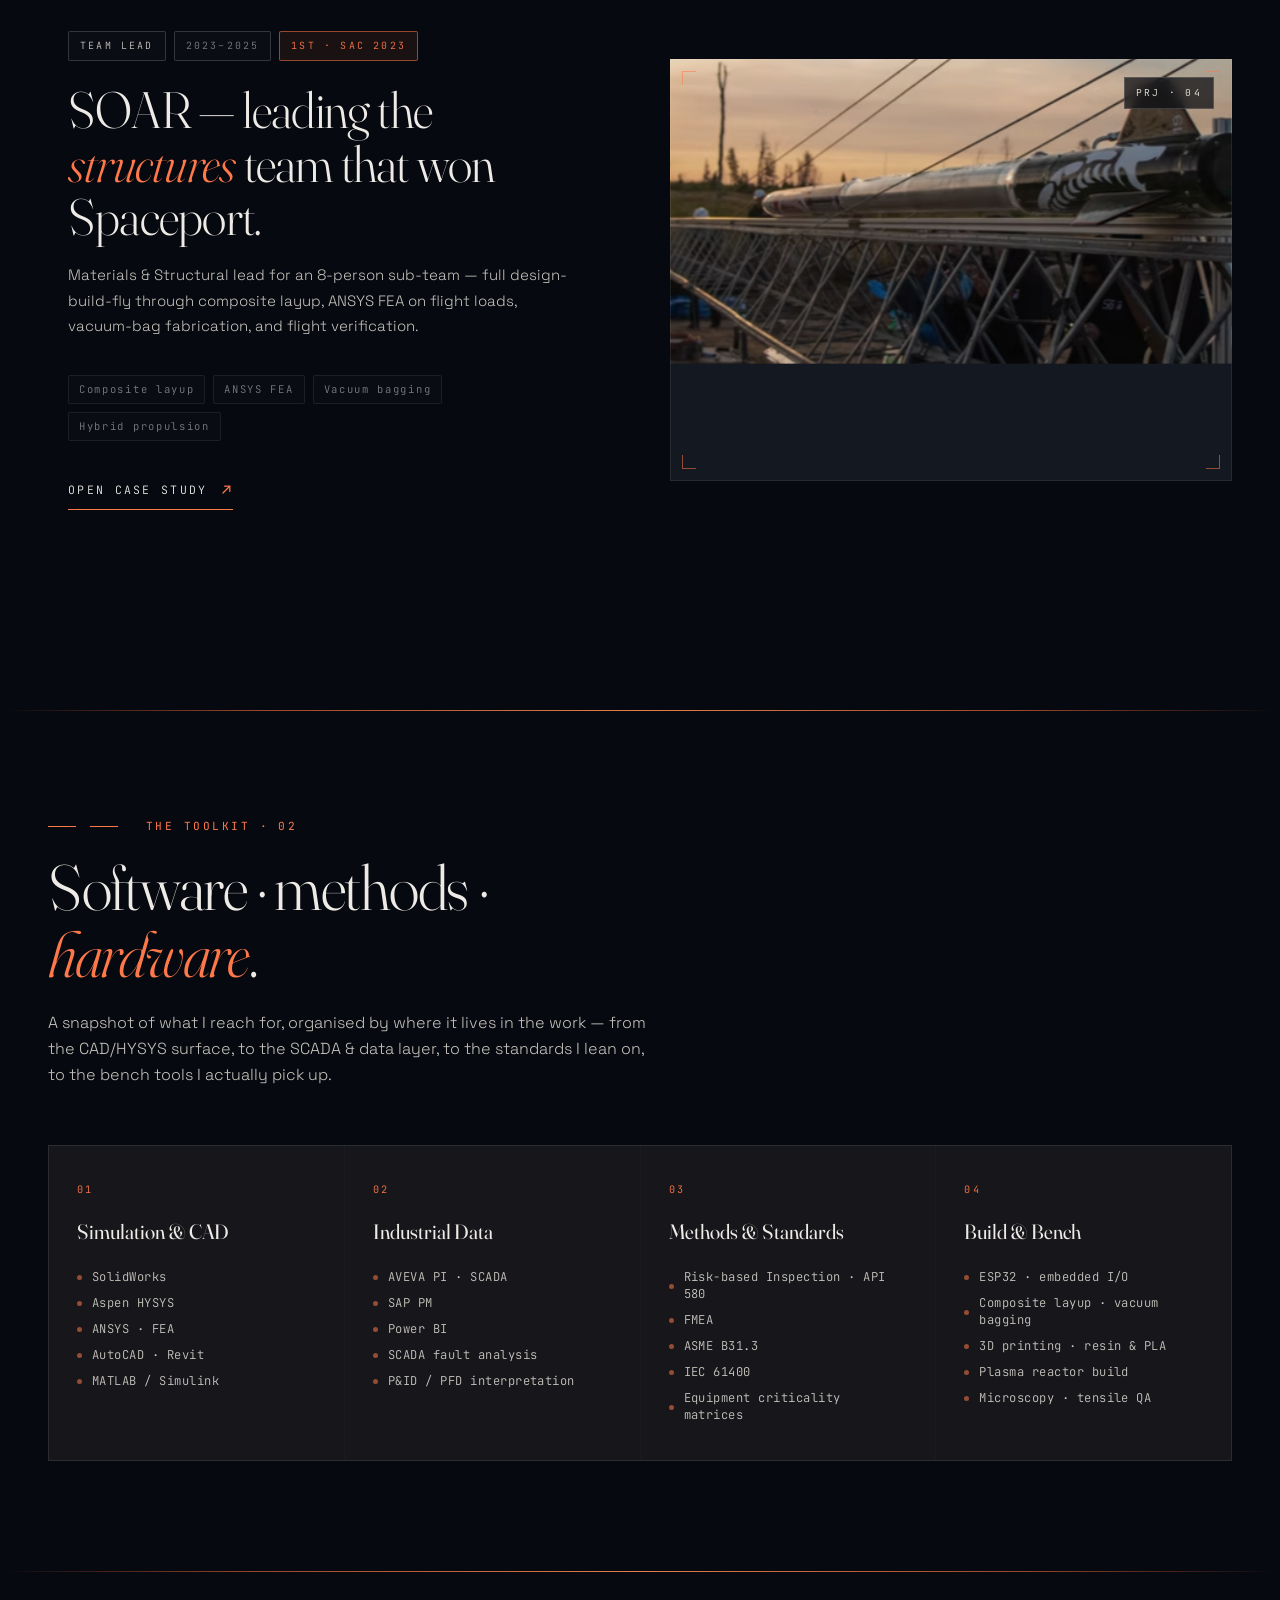
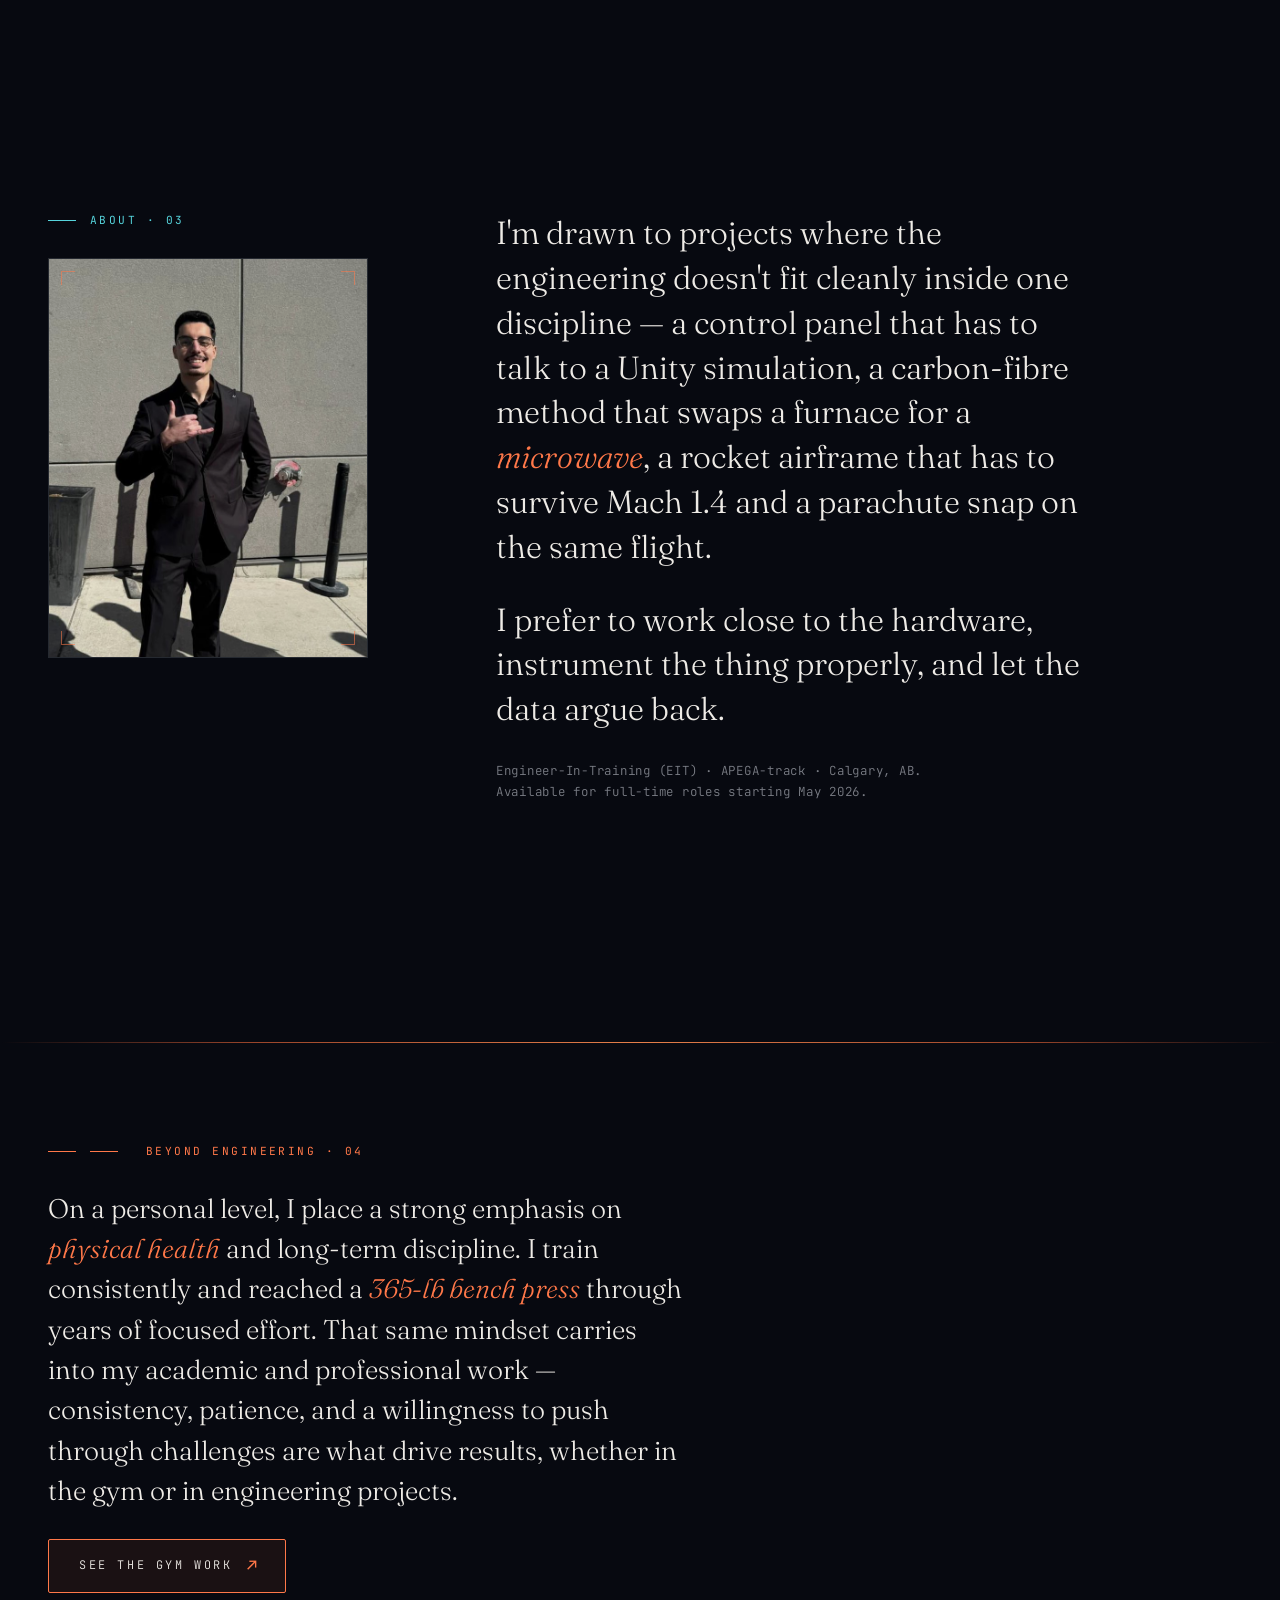
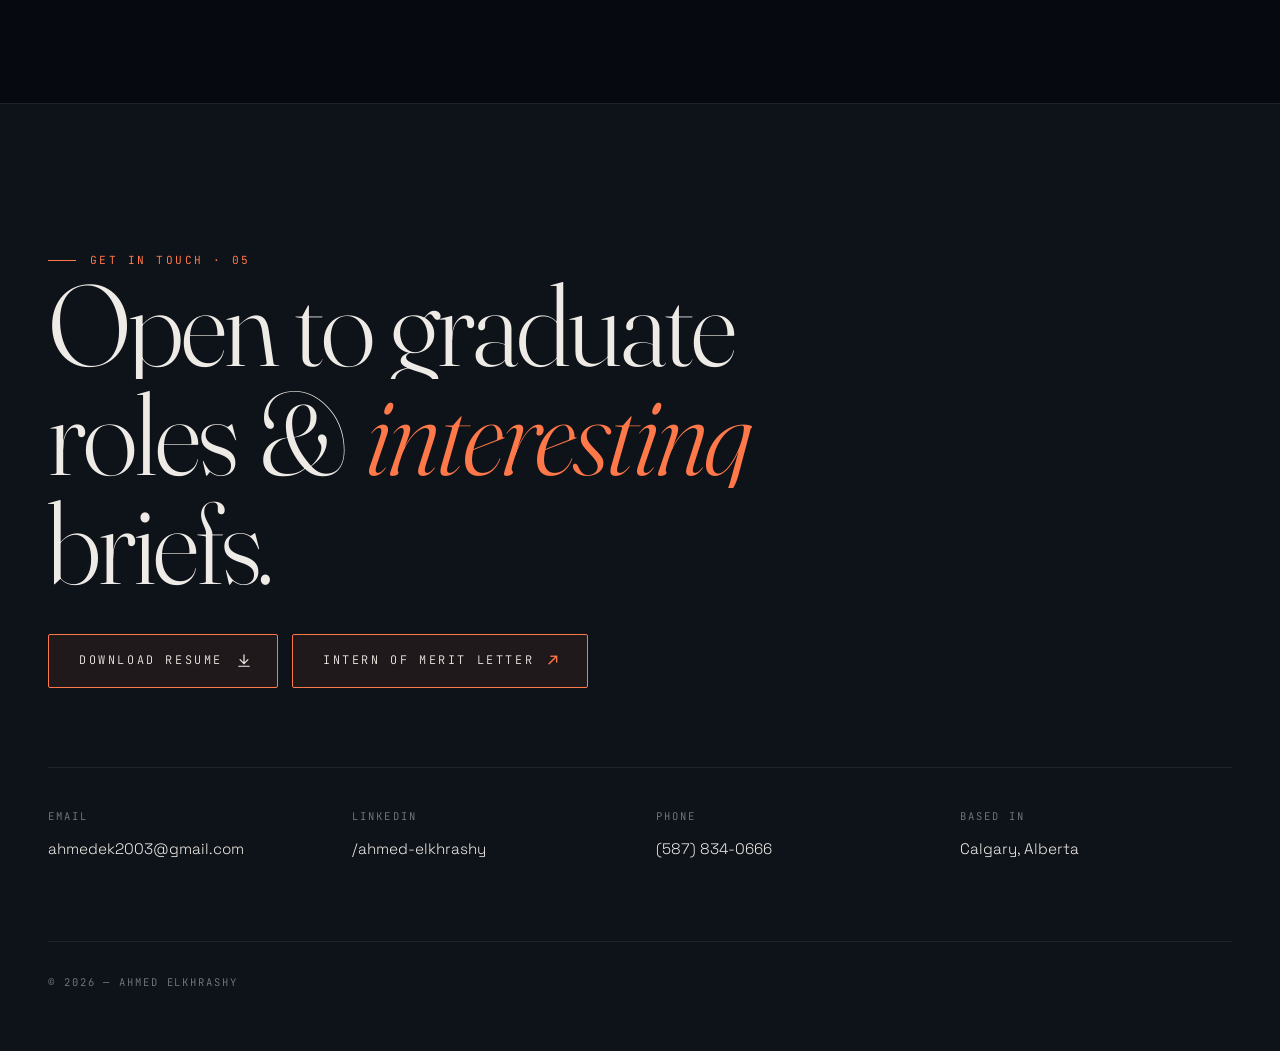
==== commit 54e5f592: "WebGL chroma-key: drop desynchronized + bind explicit texture unit The previous WebGL implementation" ====
--- a/index.html
+++ b/index.html
@@ -1567,12 +1567,16 @@
           'Make It Real keyboard hero video');
 
         // WebGL2 first, fall back to WebGL1.
+        // `desynchronized: true` causes silent texImage2D(video) failures
+        // on some Chromium builds — the texture stays as the default
+        // black/zero pixel, the shader keys it to opaque black, and the
+        // canvas reads as a black square. Leaving it off so the compositor
+        // sync stays standard.
         const glOpts = {
           premultipliedAlpha: false,
           alpha: true,
           antialias: true,
           preserveDrawingBuffer: false,
-          desynchronized: true,    // hint: skip the compositor sync if possible
         };
         const gl = canvas.getContext('webgl2', glOpts)
                 || canvas.getContext('webgl',  glOpts)
@@ -1669,13 +1673,21 @@
         gl.enableVertexAttribArray(aPos);
         gl.vertexAttribPointer(aPos, 2, gl.FLOAT, false, 0, 0);
 
-        // Texture for the video frame
+        // Texture for the video frame. Bind it on TEXTURE0 explicitly so
+        // the sampler uniform's value (0) maps to the right unit.
         const tex = gl.createTexture();
+        gl.activeTexture(gl.TEXTURE0);
         gl.bindTexture(gl.TEXTURE_2D, tex);
         gl.texParameteri(gl.TEXTURE_2D, gl.TEXTURE_WRAP_S,     gl.CLAMP_TO_EDGE);
         gl.texParameteri(gl.TEXTURE_2D, gl.TEXTURE_WRAP_T,     gl.CLAMP_TO_EDGE);
         gl.texParameteri(gl.TEXTURE_2D, gl.TEXTURE_MIN_FILTER, gl.LINEAR);
         gl.texParameteri(gl.TEXTURE_2D, gl.TEXTURE_MAG_FILTER, gl.LINEAR);
+        // Flip Y on upload so the texture is stored upright (videos
+        // originate top-left; WebGL textures are bottom-left). With this
+        // set, the v_uv computation in the vertex shader doesn't need
+        // its own Y flip — but keeping the shader flip means we end up
+        // un-flipping it. So leave UNPACK_FLIP_Y_WEBGL false and let the
+        // shader handle orientation.
         gl.pixelStorei(gl.UNPACK_FLIP_Y_WEBGL, false);
         gl.pixelStorei(gl.UNPACK_PREMULTIPLY_ALPHA_WEBGL, false);
         gl.uniform1i(gl.getUniformLocation(program, 'u_video'), 0);
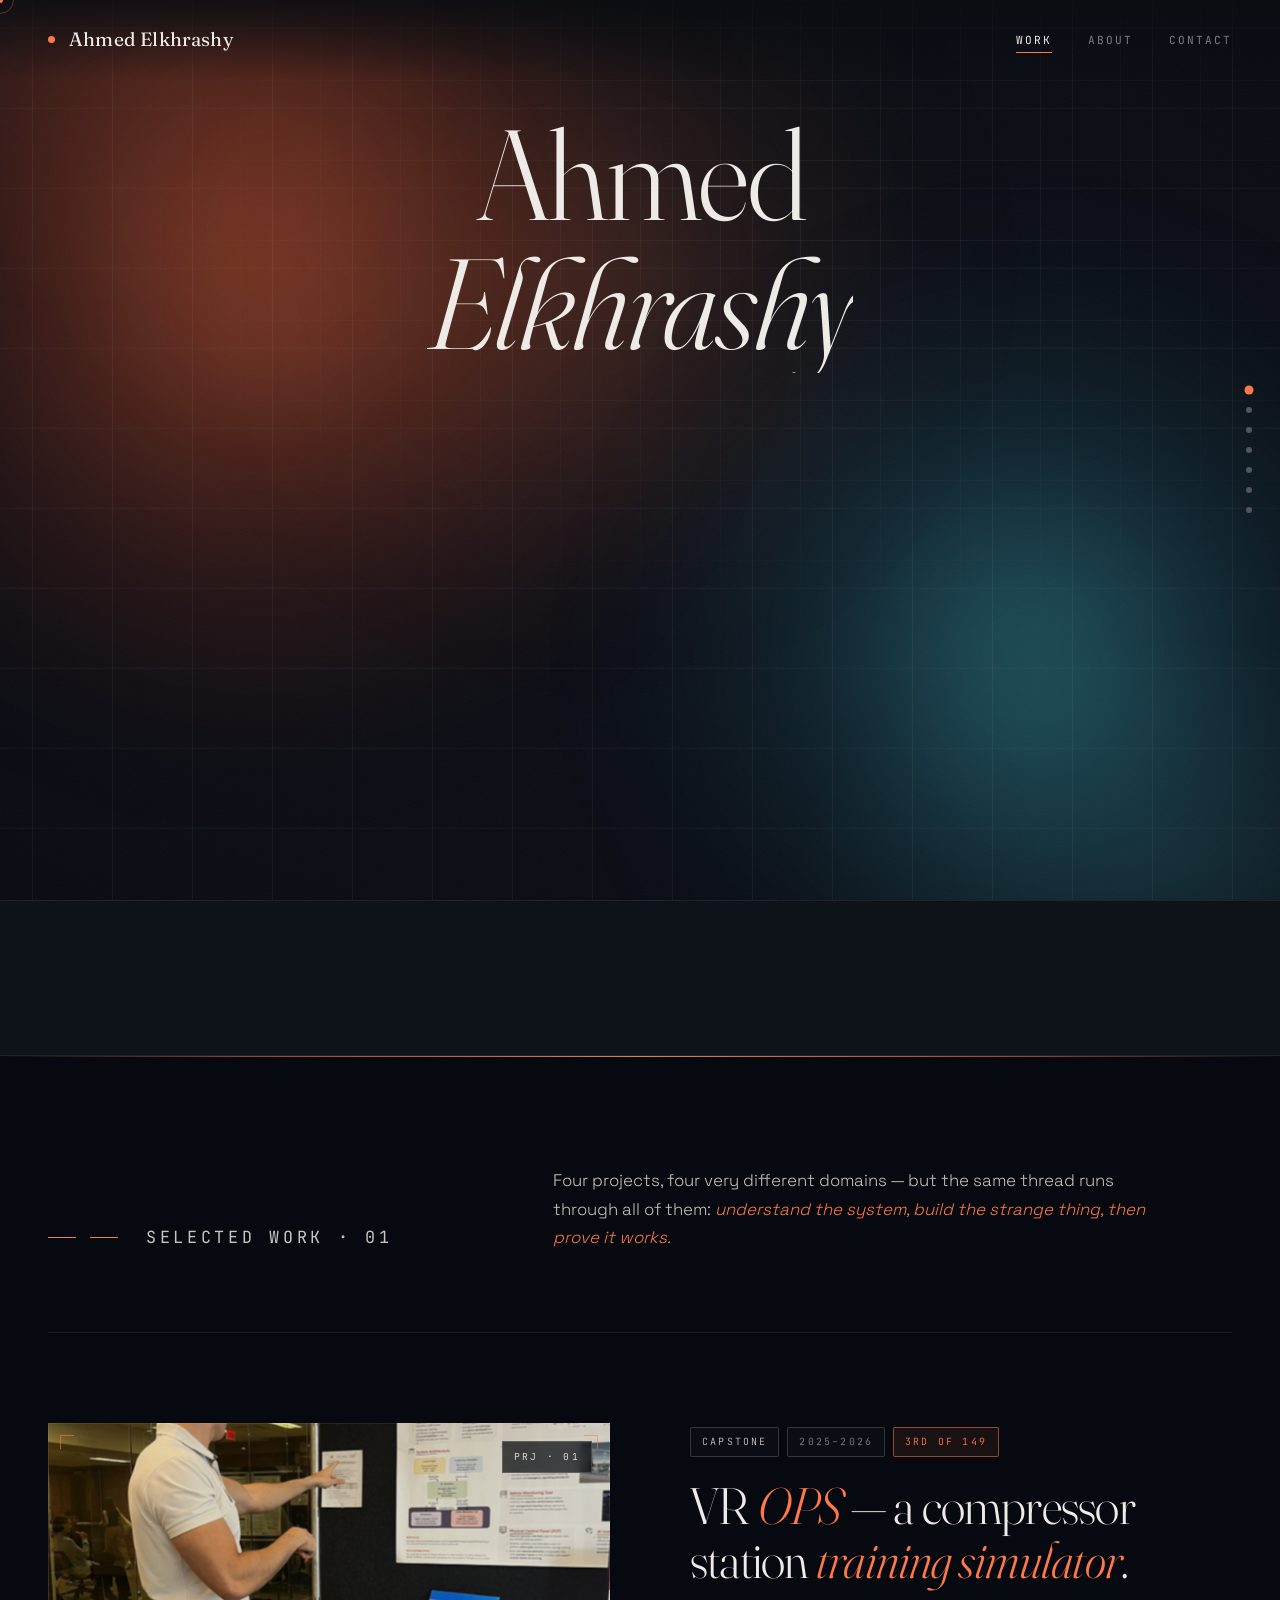
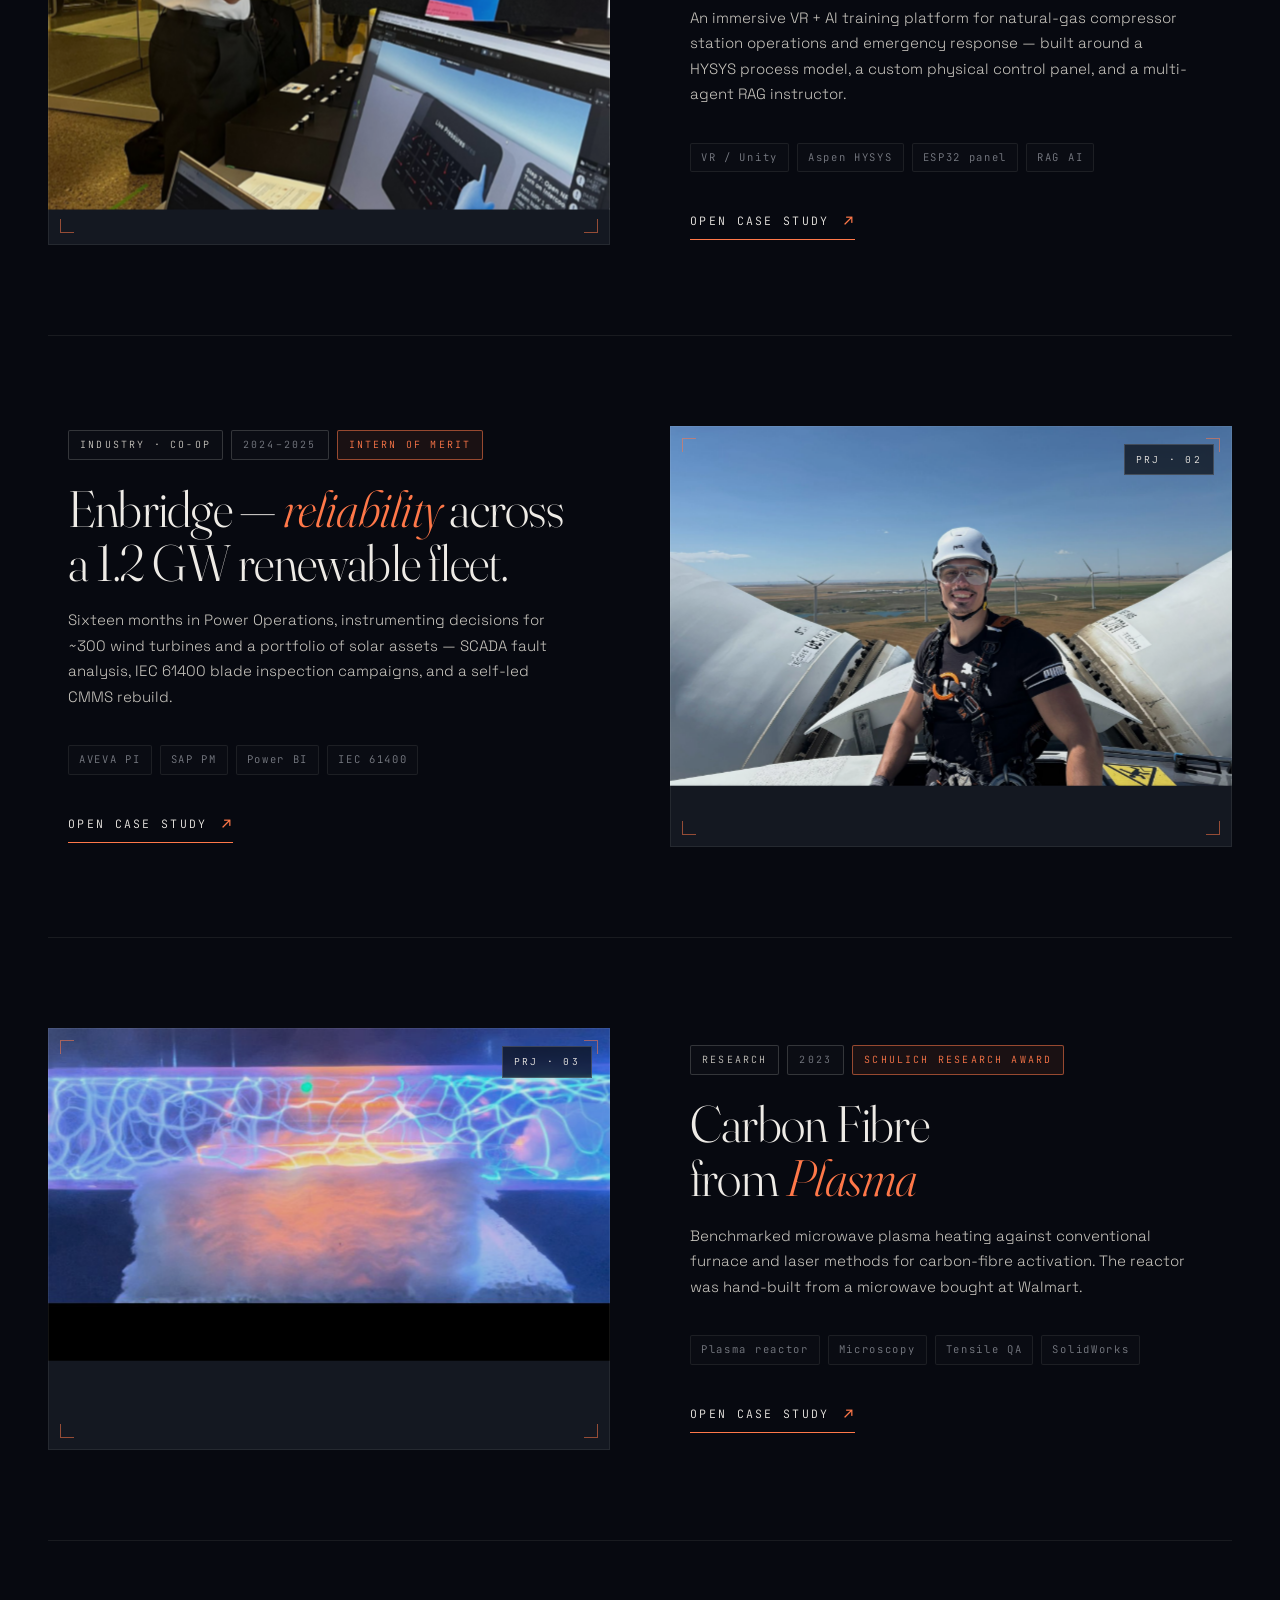
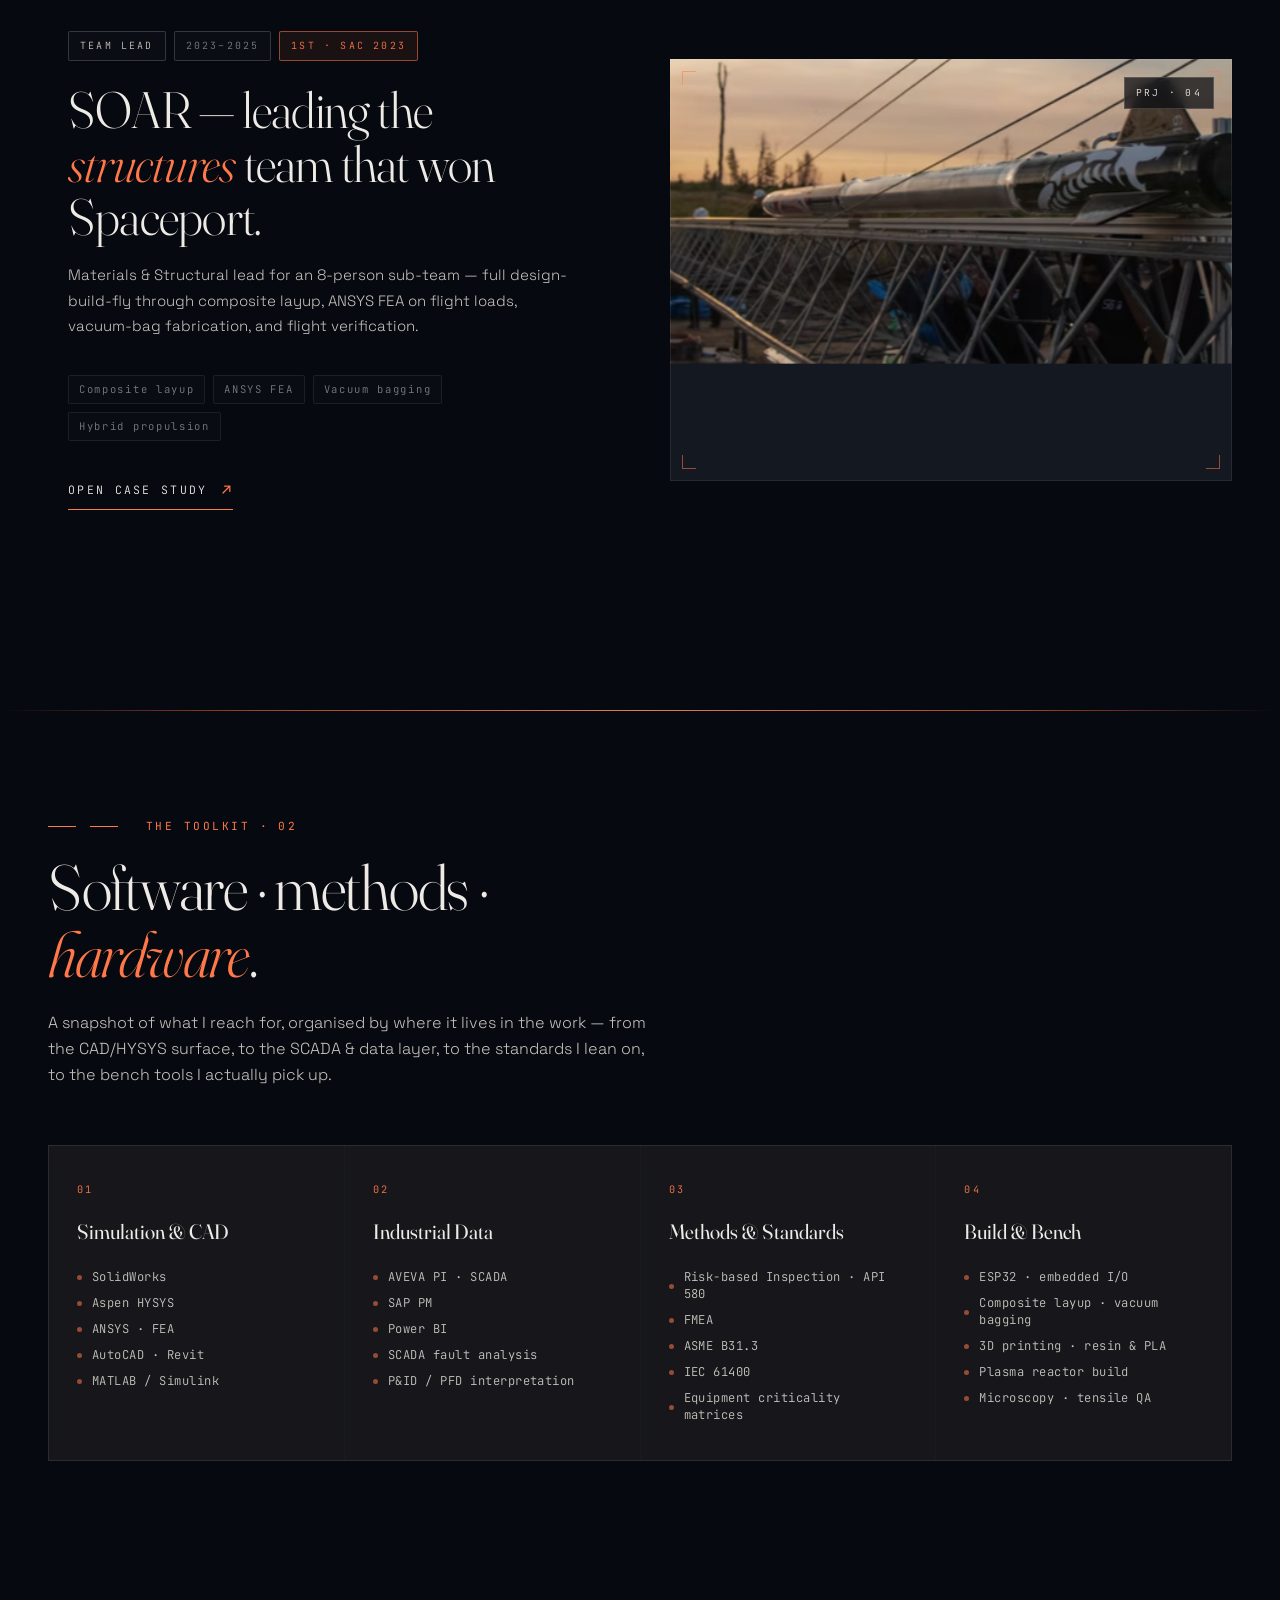
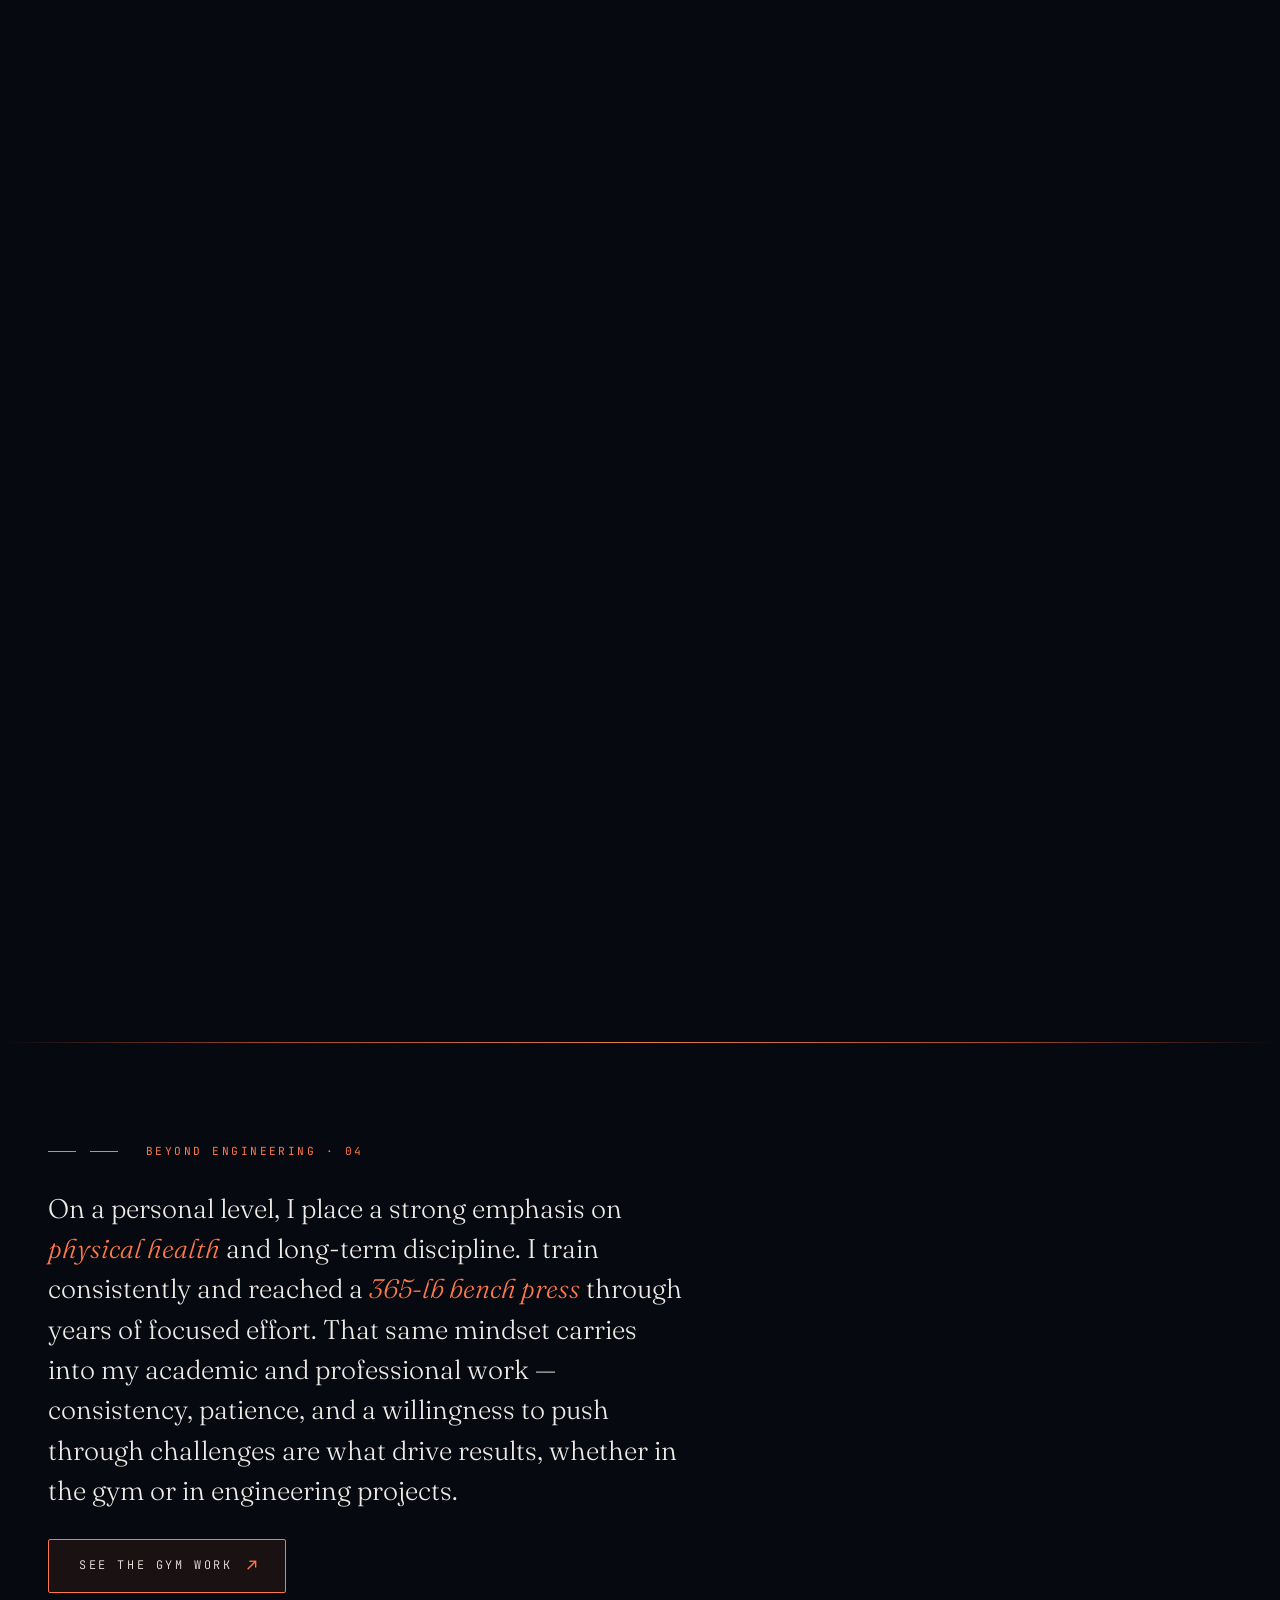
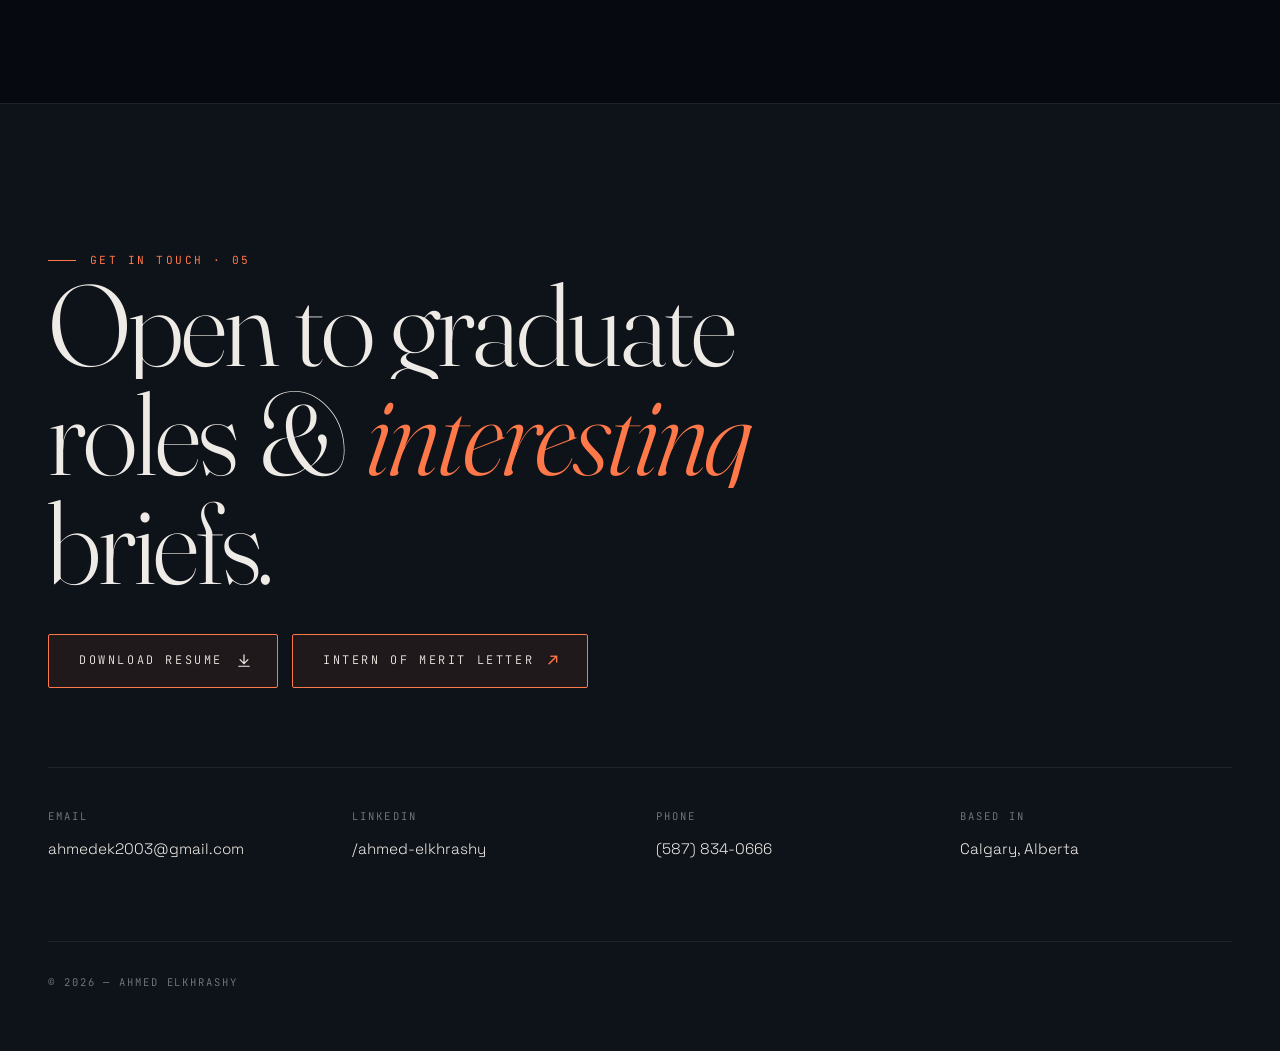
==== commit 50f2a05b: "WebGL chroma-key: max-quality desktop pass User reported the deployed video looked softer than the l" ====
--- a/index.html
+++ b/index.html
@@ -1556,27 +1556,33 @@
         const w = video.videoWidth  || 1440;
         const h = video.videoHeight || 1440;
 
-        // Canvas at the source's native resolution. The browser
-        // downscales to whatever CSS size we display at — that's
-        // high-quality anti-aliased downscaling done by the GPU.
+        // Oversample the canvas above the source's native resolution
+        // so the downscaled output still hits sub-pixel detail on
+        // hi-DPR displays. Mobile compatibility was traded away in
+        // favour of pure quality — at this scale we want every spare
+        // bit of fidelity. Browser handles GPU-side downscaling
+        // when the canvas is rendered into its smaller CSS box.
+        const dpr = Math.min(3, window.devicePixelRatio || 1);
+        const OVERSAMPLE = 1.5;        // 1440 → 2160 at 1×, even higher at 2×+
+        const targetDim = Math.min(3200,           // safety cap
+          Math.round(Math.max(w, h) * dpr * OVERSAMPLE));
         const canvas = document.createElement('canvas');
-        canvas.width  = w;
-        canvas.height = h;
+        canvas.width  = targetDim;
+        canvas.height = Math.round(targetDim * h / w);
         canvas.className = 'hero-video-canvas';
         canvas.setAttribute('aria-label',
           'Make It Real keyboard hero video');
 
         // WebGL2 first, fall back to WebGL1.
-        // `desynchronized: true` causes silent texImage2D(video) failures
-        // on some Chromium builds — the texture stays as the default
-        // black/zero pixel, the shader keys it to opaque black, and the
-        // canvas reads as a black square. Leaving it off so the compositor
-        // sync stays standard.
+        // Premultiplied alpha keeps the edge pixels from showing the
+        // light-grey halo that non-premultiplied bg leaks at antialiased
+        // borders — the compositor blends premultiplied colours cleanly.
         const glOpts = {
-          premultipliedAlpha: false,
+          premultipliedAlpha: true,
           alpha: true,
           antialias: true,
           preserveDrawingBuffer: false,
+          powerPreference: 'high-performance',
         };
         const gl = canvas.getContext('webgl2', glOpts)
                 || canvas.getContext('webgl',  glOpts)
@@ -1591,13 +1597,11 @@
         video.classList.add('hero-video--hidden');
         let active = true;
 
-        // ── Pause rendering when the hero scrolls out of view ──
-        let inView = true;
-        if ('IntersectionObserver' in window) {
-          new IntersectionObserver(entries => {
-            inView = entries[0].isIntersecting;
-          }, { threshold: 0 }).observe(canvas);
-        }
+        // (Render-every-frame; intersection-observer pause removed
+        //  with the explicit mobile-compatibility trade-off the user
+        //  asked for. Modern GPUs eat 1440²-2160² shader work for
+        //  free, and skipping the IO check shaves a few ms of bookkeeping
+        //  per frame.)
 
         // ── Shaders ──────────────────────────────────────────
         // Vertex: full-screen quad, UVs flipped vertically because
@@ -1612,13 +1616,15 @@
                         1.0 - (a_pos.y * 0.5 + 0.5));
           }
         `;
-        // Fragment: distance-from-key-colour in RGB space, with
-        // a smoothstep alpha falloff. u_keyLow is the distance at
-        // which a pixel is fully transparent (= bg), u_keyHigh is
-        // the distance at which it is fully opaque (= content).
-        // Pixels in between get an antialiased alpha.
+        // Fragment: high-precision distance-from-key-colour in RGB
+        // space, with a smoothstep alpha falloff. highp gives more
+        // accurate edge antialiasing than mediump; with mediump on
+        // mobile GPUs the smoothstep ramp can quantise visibly into
+        // a few alpha steps. Output is PREMULTIPLIED — the keyed
+        // pixels carry the source colour multiplied by their alpha,
+        // so the compositor doesn't blend in any bg-colour halo.
         const fsSource = `
-          precision mediump float;
+          precision highp float;
           varying vec2 v_uv;
           uniform sampler2D u_video;
           uniform vec3 u_keyColor;
@@ -1628,7 +1634,7 @@
             vec4 c = texture2D(u_video, v_uv);
             float d = distance(c.rgb, u_keyColor);
             float a = smoothstep(u_keyLow, u_keyHigh, d);
-            gl_FragColor = vec4(c.rgb, a);
+            gl_FragColor = vec4(c.rgb * a, a);   // premultiplied
           }
         `;
 
@@ -1682,6 +1688,22 @@
         gl.texParameteri(gl.TEXTURE_2D, gl.TEXTURE_WRAP_T,     gl.CLAMP_TO_EDGE);
         gl.texParameteri(gl.TEXTURE_2D, gl.TEXTURE_MIN_FILTER, gl.LINEAR);
         gl.texParameteri(gl.TEXTURE_2D, gl.TEXTURE_MAG_FILTER, gl.LINEAR);
+
+        // Anisotropic filtering: keeps texture sharp at oblique angles
+        // and on heavy minification — the difference between "looks
+        // soft" and "looks crisp" when the canvas is downscaled into a
+        // smaller CSS box. Widely supported (Chrome, Firefox, Safari).
+        const anisoExt = gl.getExtension('EXT_texture_filter_anisotropic')
+                      || gl.getExtension('MOZ_EXT_texture_filter_anisotropic')
+                      || gl.getExtension('WEBKIT_EXT_texture_filter_anisotropic');
+        if (anisoExt) {
+          const maxAniso = gl.getParameter(
+            anisoExt.MAX_TEXTURE_MAX_ANISOTROPY_EXT);
+          gl.texParameterf(gl.TEXTURE_2D,
+            anisoExt.TEXTURE_MAX_ANISOTROPY_EXT,
+            Math.min(16, maxAniso));
+        }
+
         // Flip Y on upload so the texture is stored upright (videos
         // originate top-left; WebGL textures are bottom-left). With this
         // set, the v_uv computation in the vertex shader doesn't need
@@ -1689,28 +1711,37 @@
         // un-flipping it. So leave UNPACK_FLIP_Y_WEBGL false and let the
         // shader handle orientation.
         gl.pixelStorei(gl.UNPACK_FLIP_Y_WEBGL, false);
+        // Source is straight-alpha (the shader will premultiply on output);
+        // tell the upload path NOT to premultiply during decode.
         gl.pixelStorei(gl.UNPACK_PREMULTIPLY_ALPHA_WEBGL, false);
         gl.uniform1i(gl.getUniformLocation(program, 'u_video'), 0);
 
         // Key colour: the video's light-grey background, ~RGB(223, 223, 223),
-        // expressed in 0..1 space. The two thresholds define the alpha
-        // ramp in RGB-distance units (sqrt(3) ≈ 1.73 is the max possible).
+        // expressed in 0..1 space. Tighter low/high band than before gives
+        // a crisper edge — the antialiased ramp covers a narrower range
+        // around the key distance so foreground pixels stay fully opaque
+        // and bg pixels go fully transparent with fewer mid-alpha pixels
+        // (which were creating the slightly soft look on the deployed
+        // site). max distance possible is sqrt(3) ≈ 1.73.
         gl.uniform3f(gl.getUniformLocation(program, 'u_keyColor'),
                      0xDF / 255, 0xDF / 255, 0xDF / 255);
-        gl.uniform1f(gl.getUniformLocation(program, 'u_keyLow'),  0.05);
-        gl.uniform1f(gl.getUniformLocation(program, 'u_keyHigh'), 0.20);
-
-        gl.viewport(0, 0, w, h);
+        gl.uniform1f(gl.getUniformLocation(program, 'u_keyLow'),  0.03);
+        gl.uniform1f(gl.getUniformLocation(program, 'u_keyHigh'), 0.14);
+
+        gl.viewport(0, 0, canvas.width, canvas.height);
         gl.clearColor(0, 0, 0, 0);
         gl.enable(gl.BLEND);
+        // Premultiplied-alpha blend: the shader outputs (rgb*a, a), so
+        // the source factor is already weighted — use ONE for the colour
+        // term so we don't multiply alpha in twice.
         gl.blendFuncSeparate(
-          gl.SRC_ALPHA, gl.ONE_MINUS_SRC_ALPHA,
-          gl.ONE,       gl.ONE_MINUS_SRC_ALPHA);
+          gl.ONE, gl.ONE_MINUS_SRC_ALPHA,
+          gl.ONE, gl.ONE_MINUS_SRC_ALPHA);
 
         // ── Render loop ────────────────────────────────────
         function render() {
           if (!active) return;
-          if (!inView || video.readyState < 2) {
+          if (video.readyState < 2) {
             scheduleNext();
             return;
           }
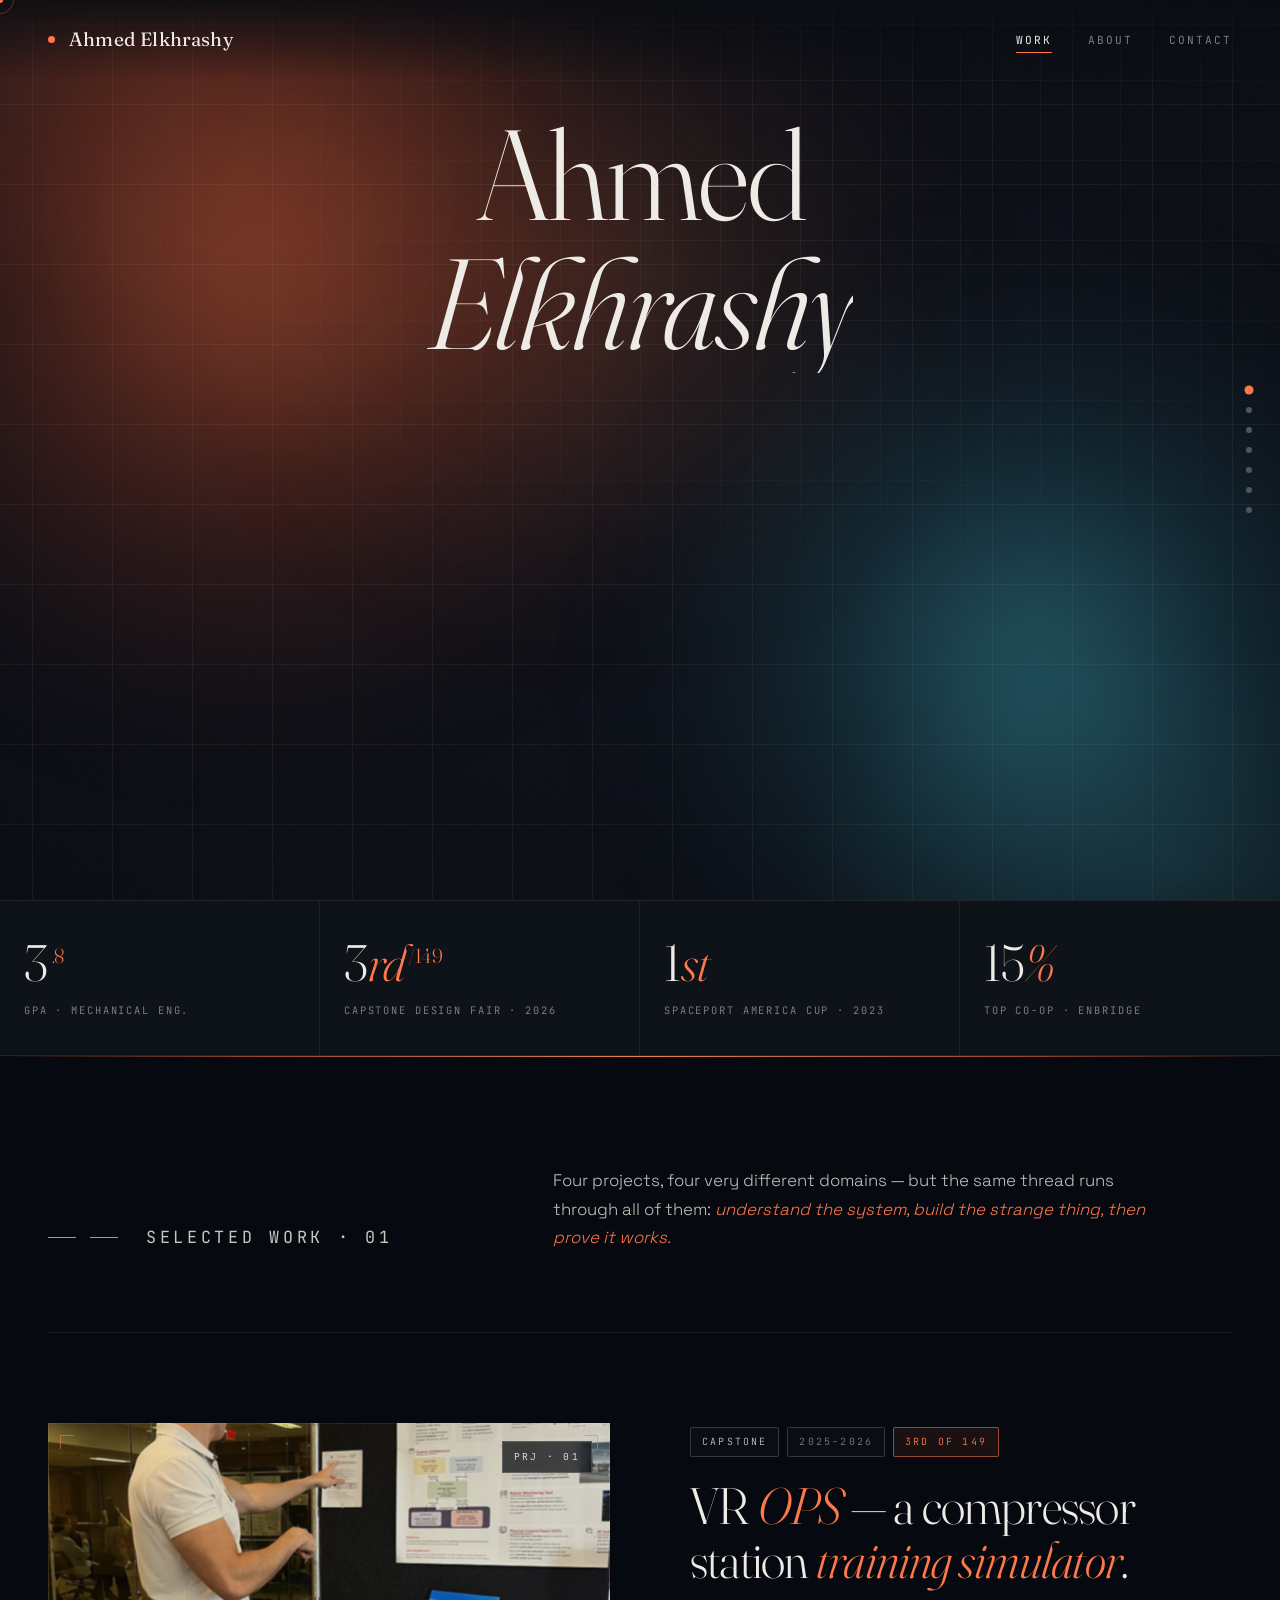
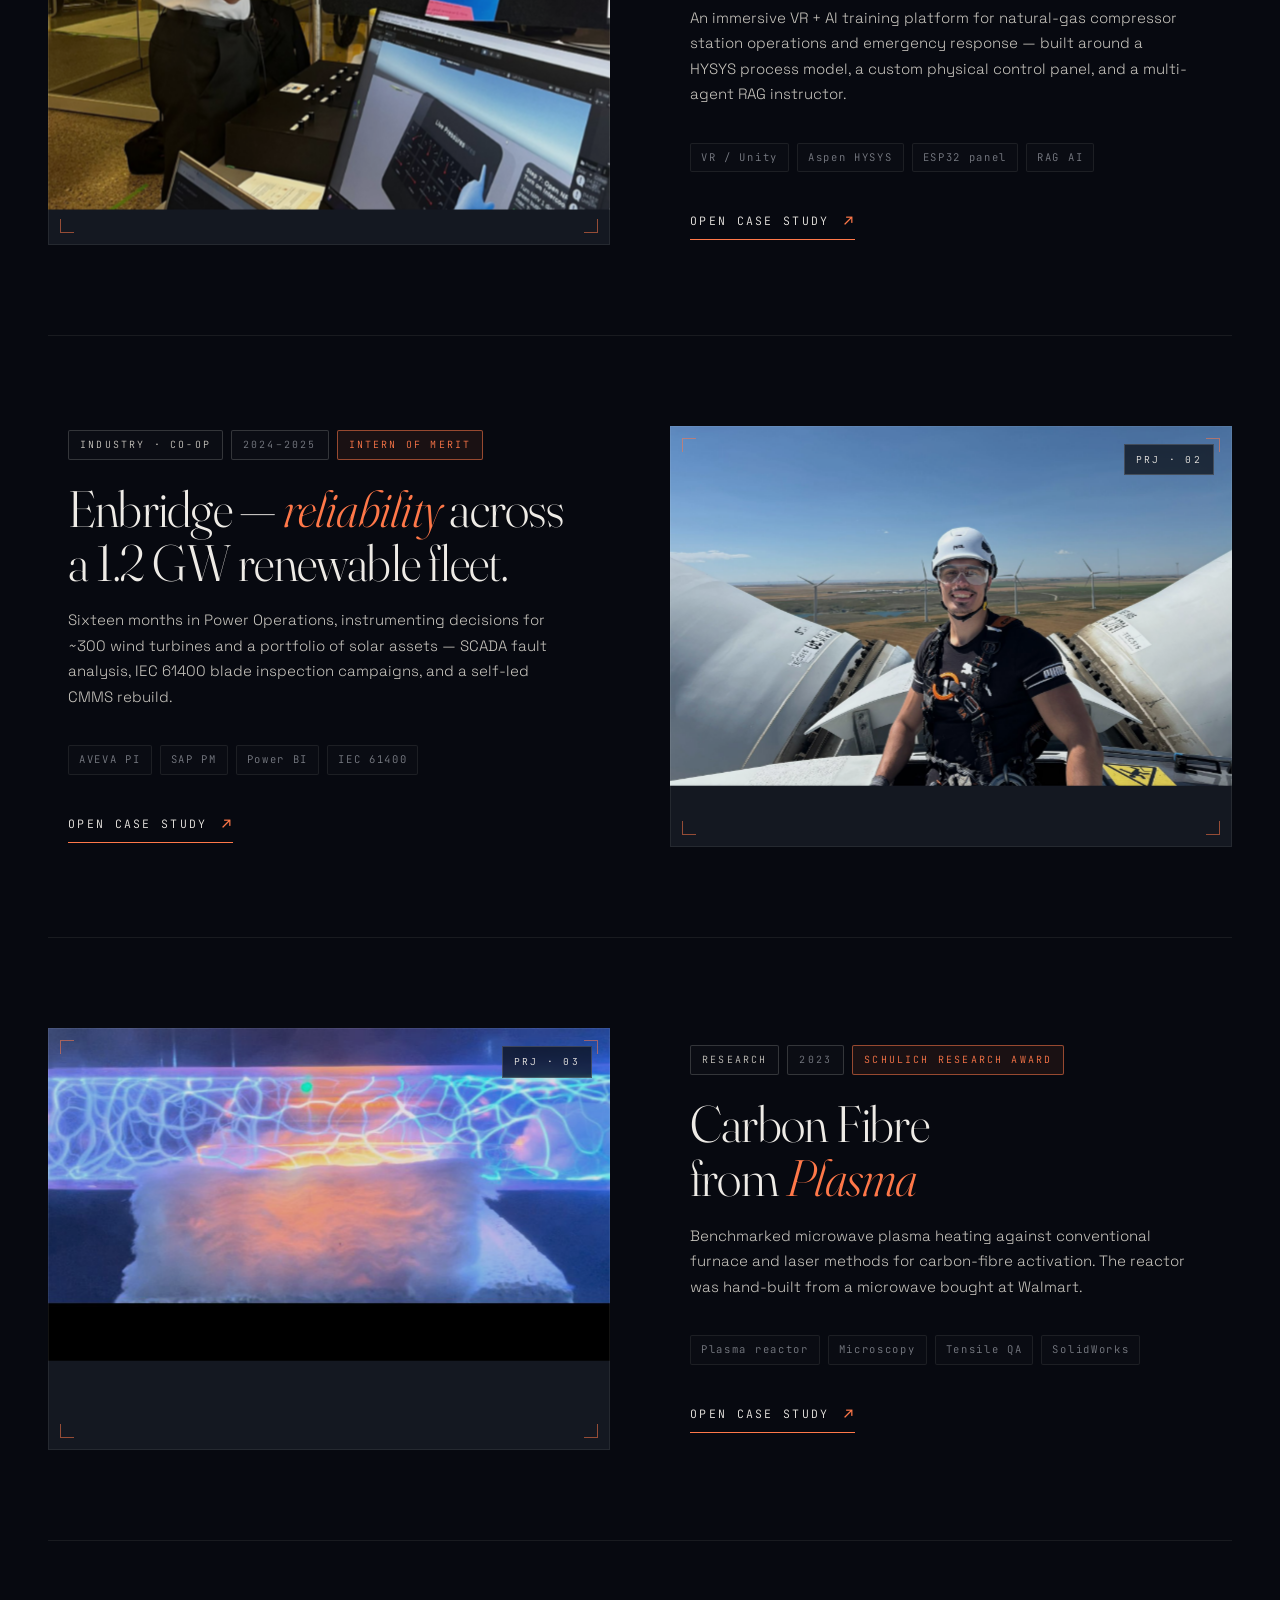
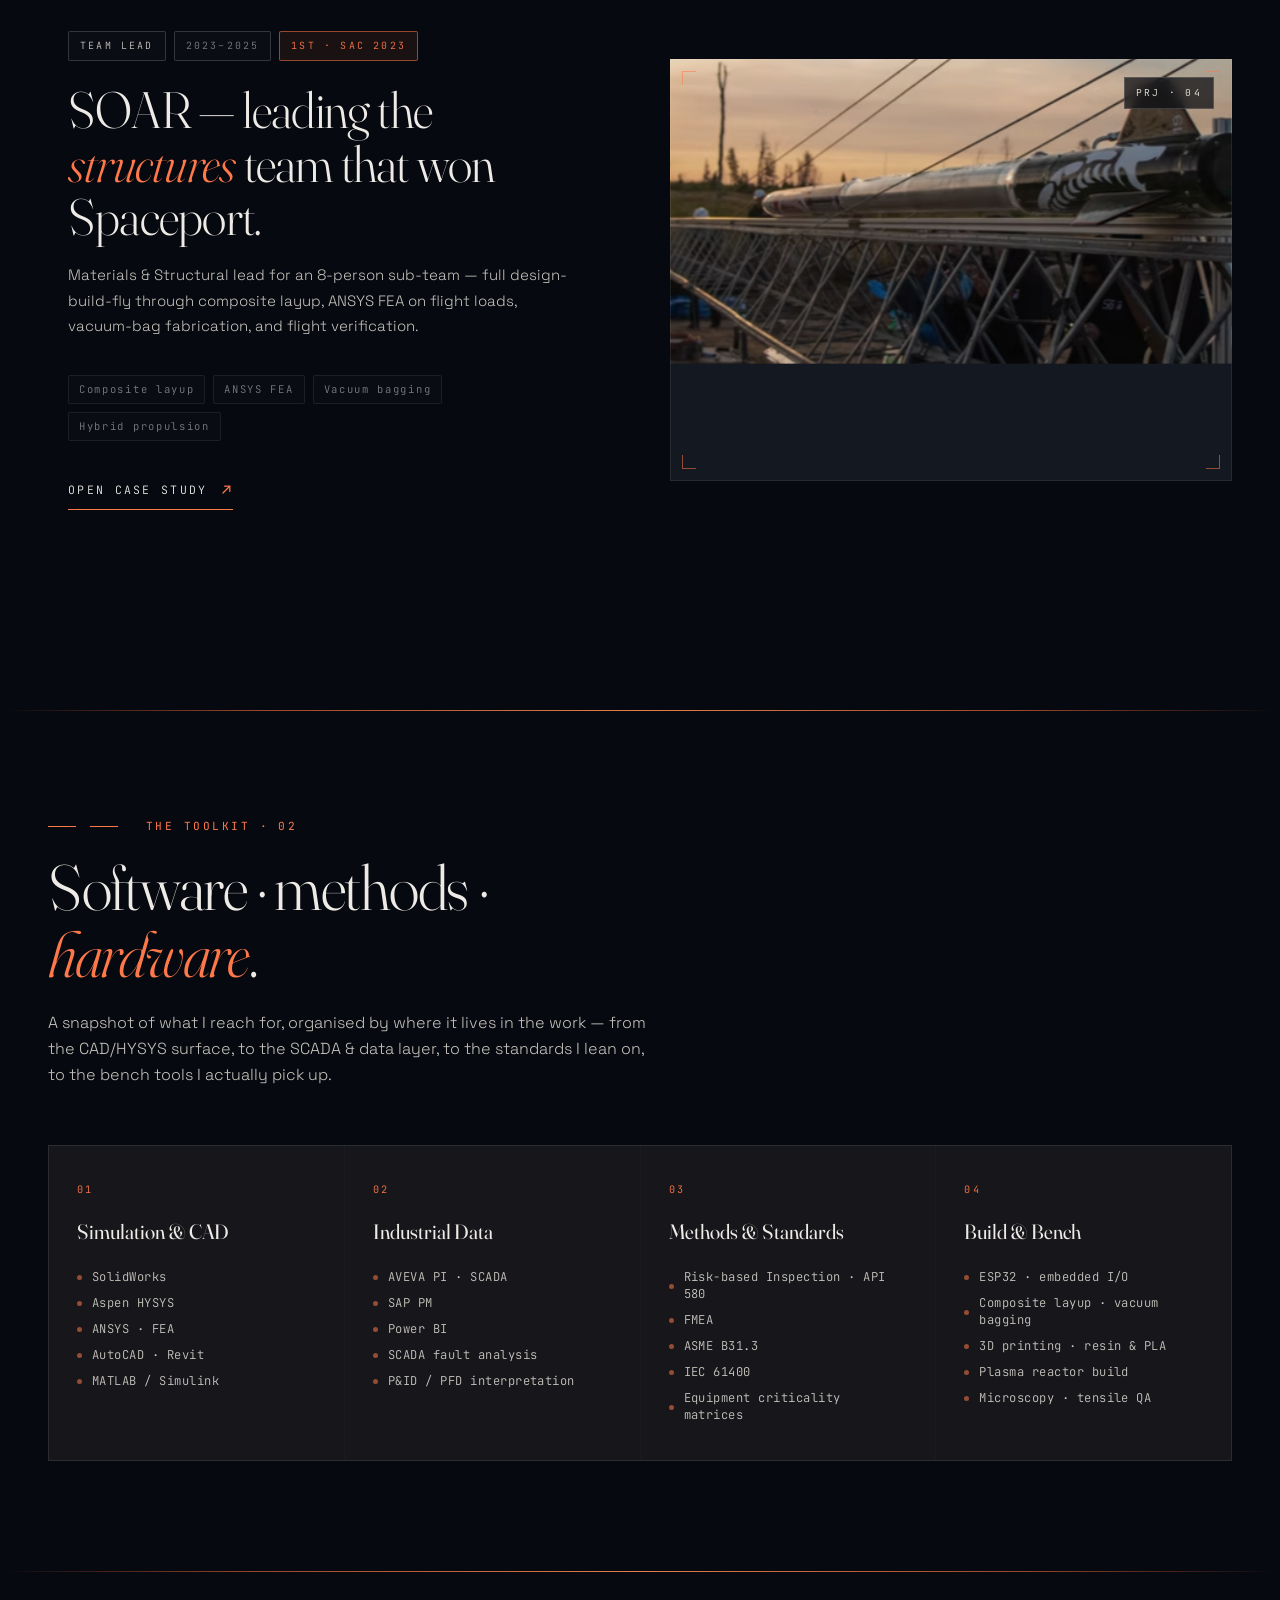
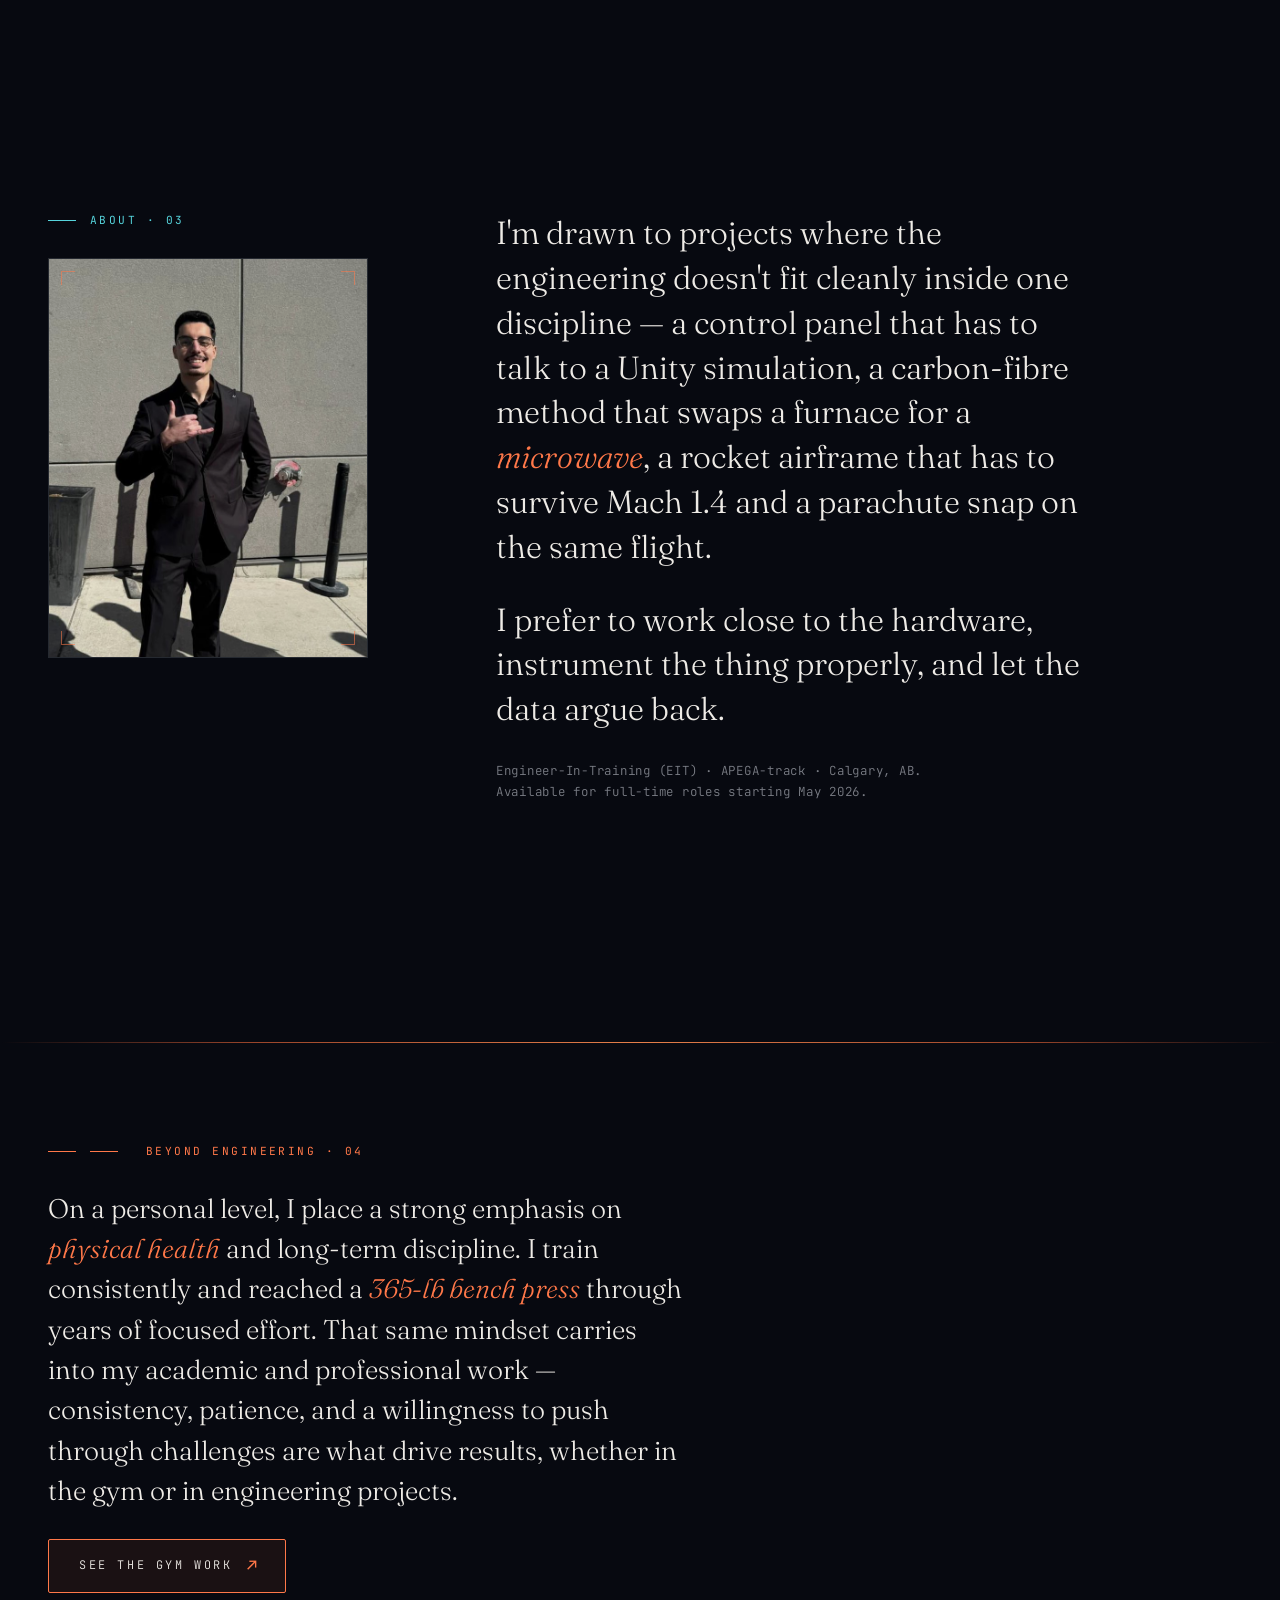
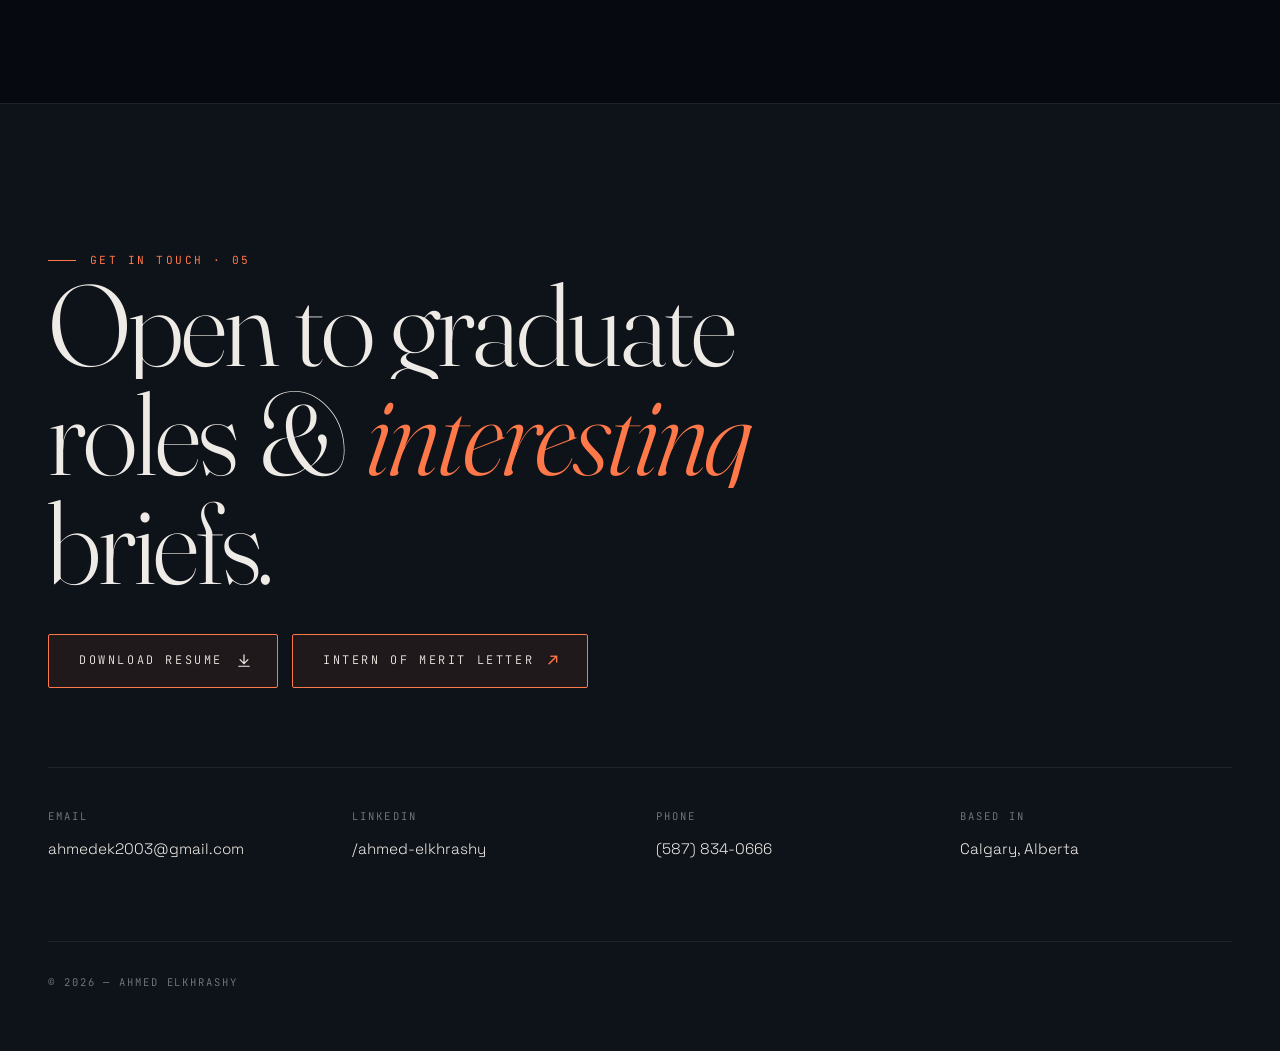
==== commit 46d7ad2f: "WebGL chroma-key: revert premultiplied alpha for colour consistency User reported the keyboard butto" ====
--- a/index.html
+++ b/index.html
@@ -1574,11 +1574,15 @@
           'Make It Real keyboard hero video');
 
         // WebGL2 first, fall back to WebGL1.
-        // Premultiplied alpha keeps the edge pixels from showing the
-        // light-grey halo that non-premultiplied bg leaks at antialiased
-        // borders — the compositor blends premultiplied colours cleanly.
+        // Using STRAIGHT alpha (premultipliedAlpha: false) — the previous
+        // premultiplied pipeline interacted with the browser compositor's
+        // sRGB-to-linear conversion in a way that subtly shifted the
+        // keycap colours between render environments (local vs deployed,
+        // different DPR / canvas sizes). Straight alpha gives identical
+        // colour reproduction everywhere; the slight edge-halo benefit
+        // of premultiplied wasn't worth the colour-consistency cost.
         const glOpts = {
-          premultipliedAlpha: true,
+          premultipliedAlpha: false,
           alpha: true,
           antialias: true,
           preserveDrawingBuffer: false,
@@ -1620,9 +1624,9 @@
         // space, with a smoothstep alpha falloff. highp gives more
         // accurate edge antialiasing than mediump; with mediump on
         // mobile GPUs the smoothstep ramp can quantise visibly into
-        // a few alpha steps. Output is PREMULTIPLIED — the keyed
-        // pixels carry the source colour multiplied by their alpha,
-        // so the compositor doesn't blend in any bg-colour halo.
+        // a few alpha steps. Output is STRAIGHT alpha — see the
+        // context-creation comment above for why we're not
+        // premultiplying.
         const fsSource = `
           precision highp float;
           varying vec2 v_uv;
@@ -1634,7 +1638,7 @@
             vec4 c = texture2D(u_video, v_uv);
             float d = distance(c.rgb, u_keyColor);
             float a = smoothstep(u_keyLow, u_keyHigh, d);
-            gl_FragColor = vec4(c.rgb * a, a);   // premultiplied
+            gl_FragColor = vec4(c.rgb, a);
           }
         `;
 
@@ -1731,12 +1735,11 @@
         gl.viewport(0, 0, canvas.width, canvas.height);
         gl.clearColor(0, 0, 0, 0);
         gl.enable(gl.BLEND);
-        // Premultiplied-alpha blend: the shader outputs (rgb*a, a), so
-        // the source factor is already weighted — use ONE for the colour
-        // term so we don't multiply alpha in twice.
+        // Straight-alpha blend: shader outputs (rgb, a) and the
+        // compositor weights the colour term by the source alpha.
         gl.blendFuncSeparate(
-          gl.ONE, gl.ONE_MINUS_SRC_ALPHA,
-          gl.ONE, gl.ONE_MINUS_SRC_ALPHA);
+          gl.SRC_ALPHA, gl.ONE_MINUS_SRC_ALPHA,
+          gl.ONE,       gl.ONE_MINUS_SRC_ALPHA);
 
         // ── Render loop ────────────────────────────────────
         function render() {
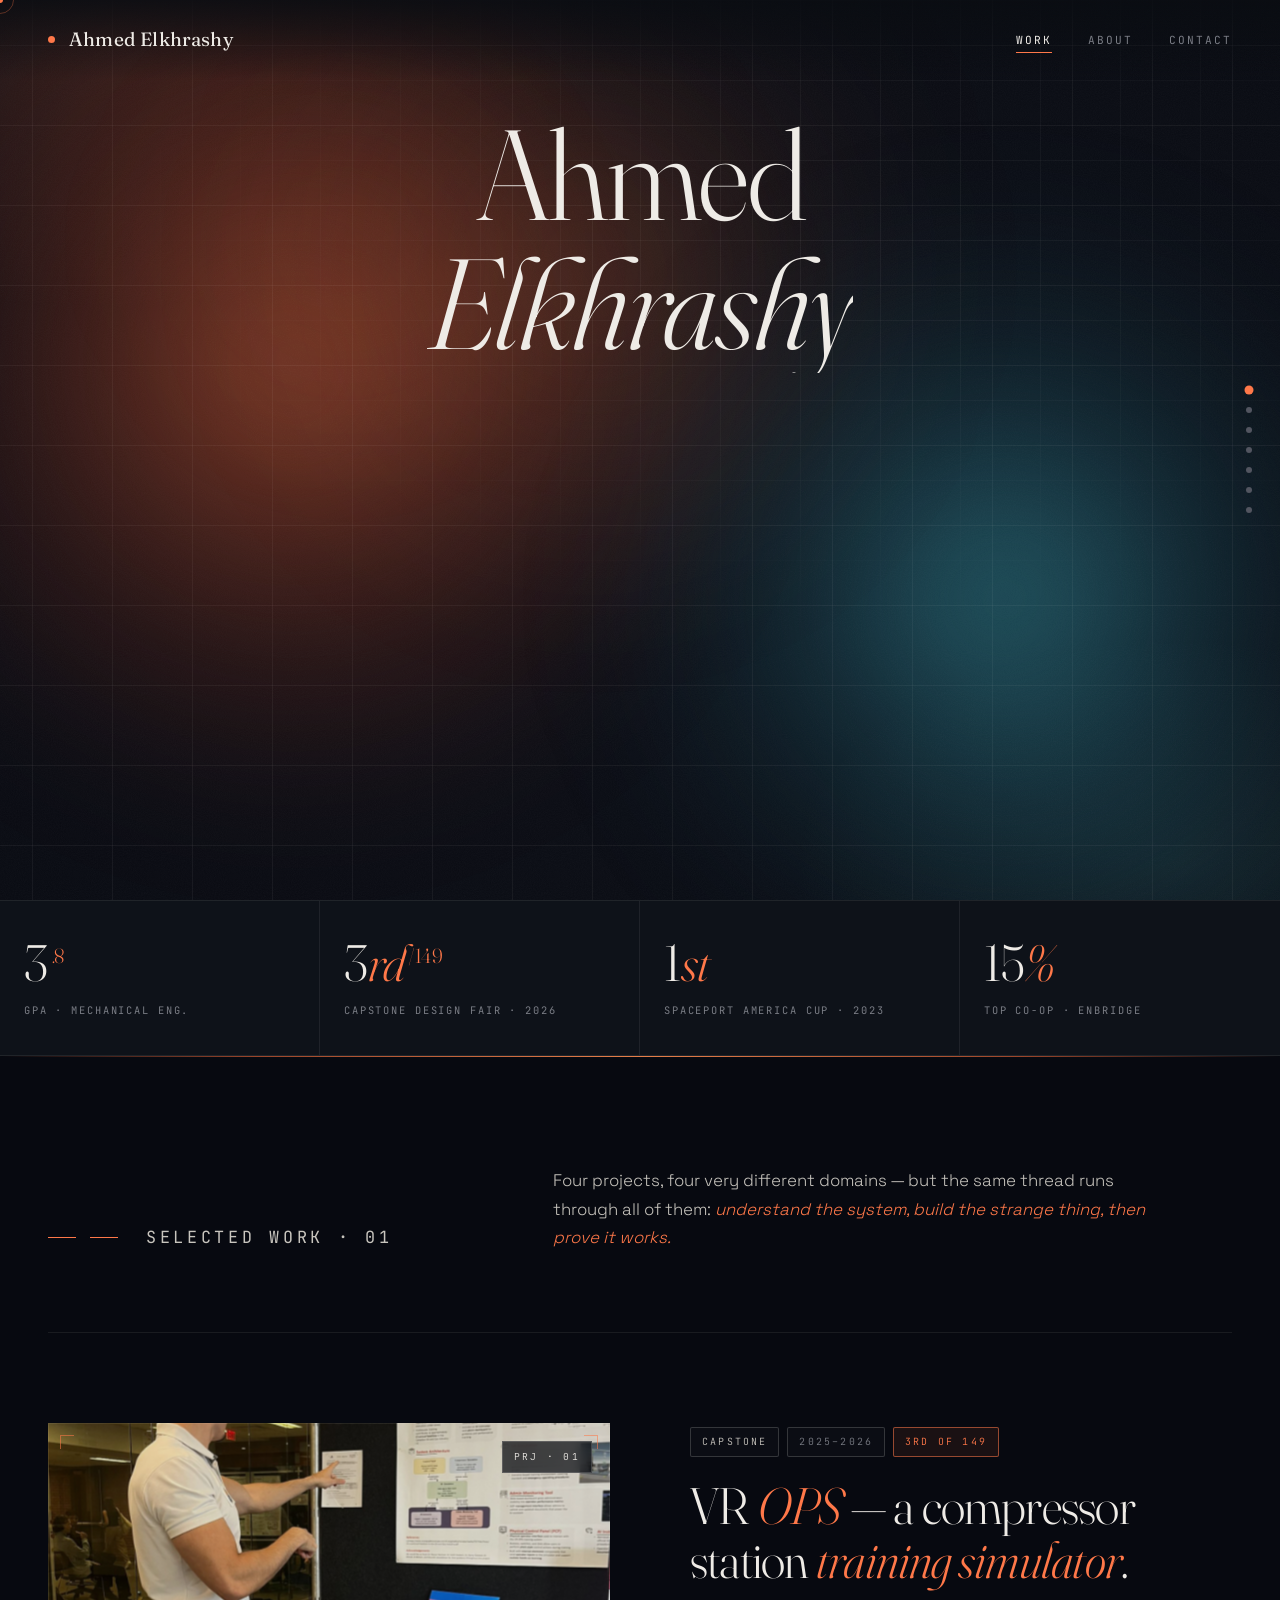
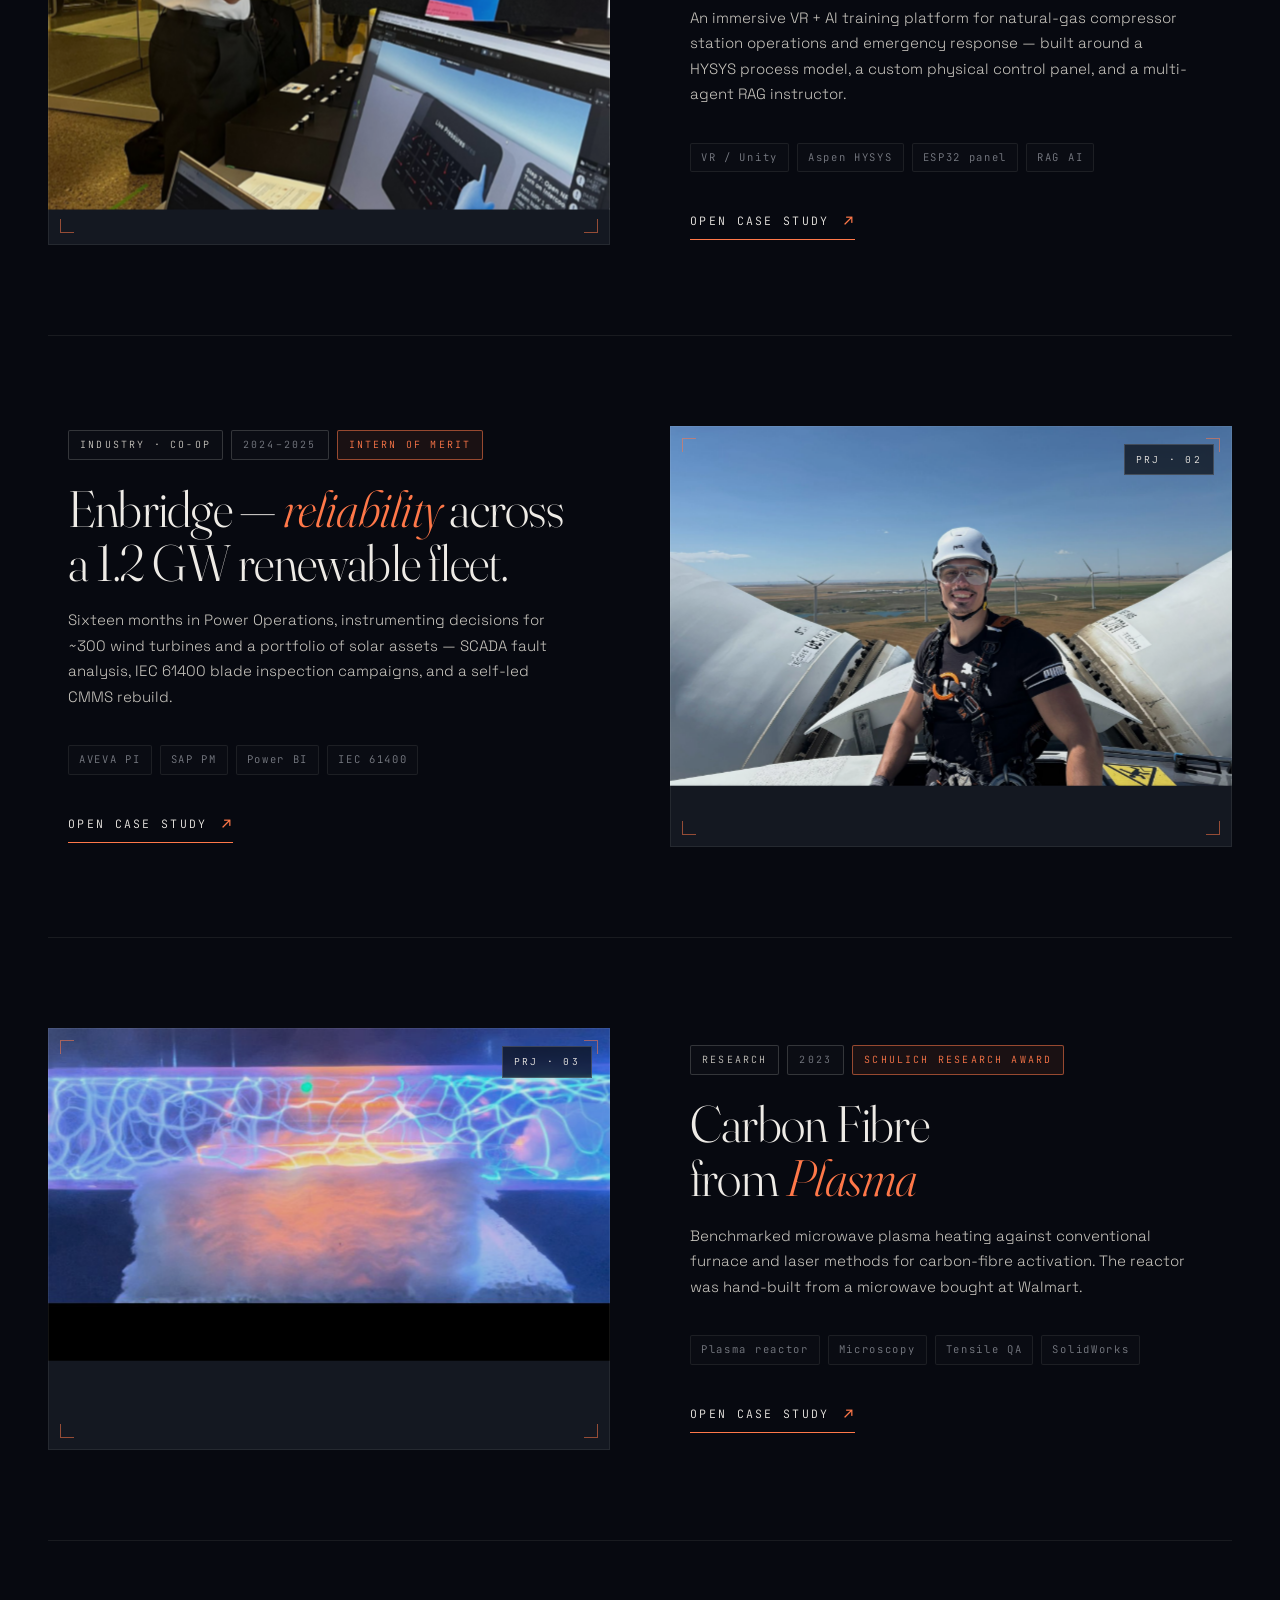
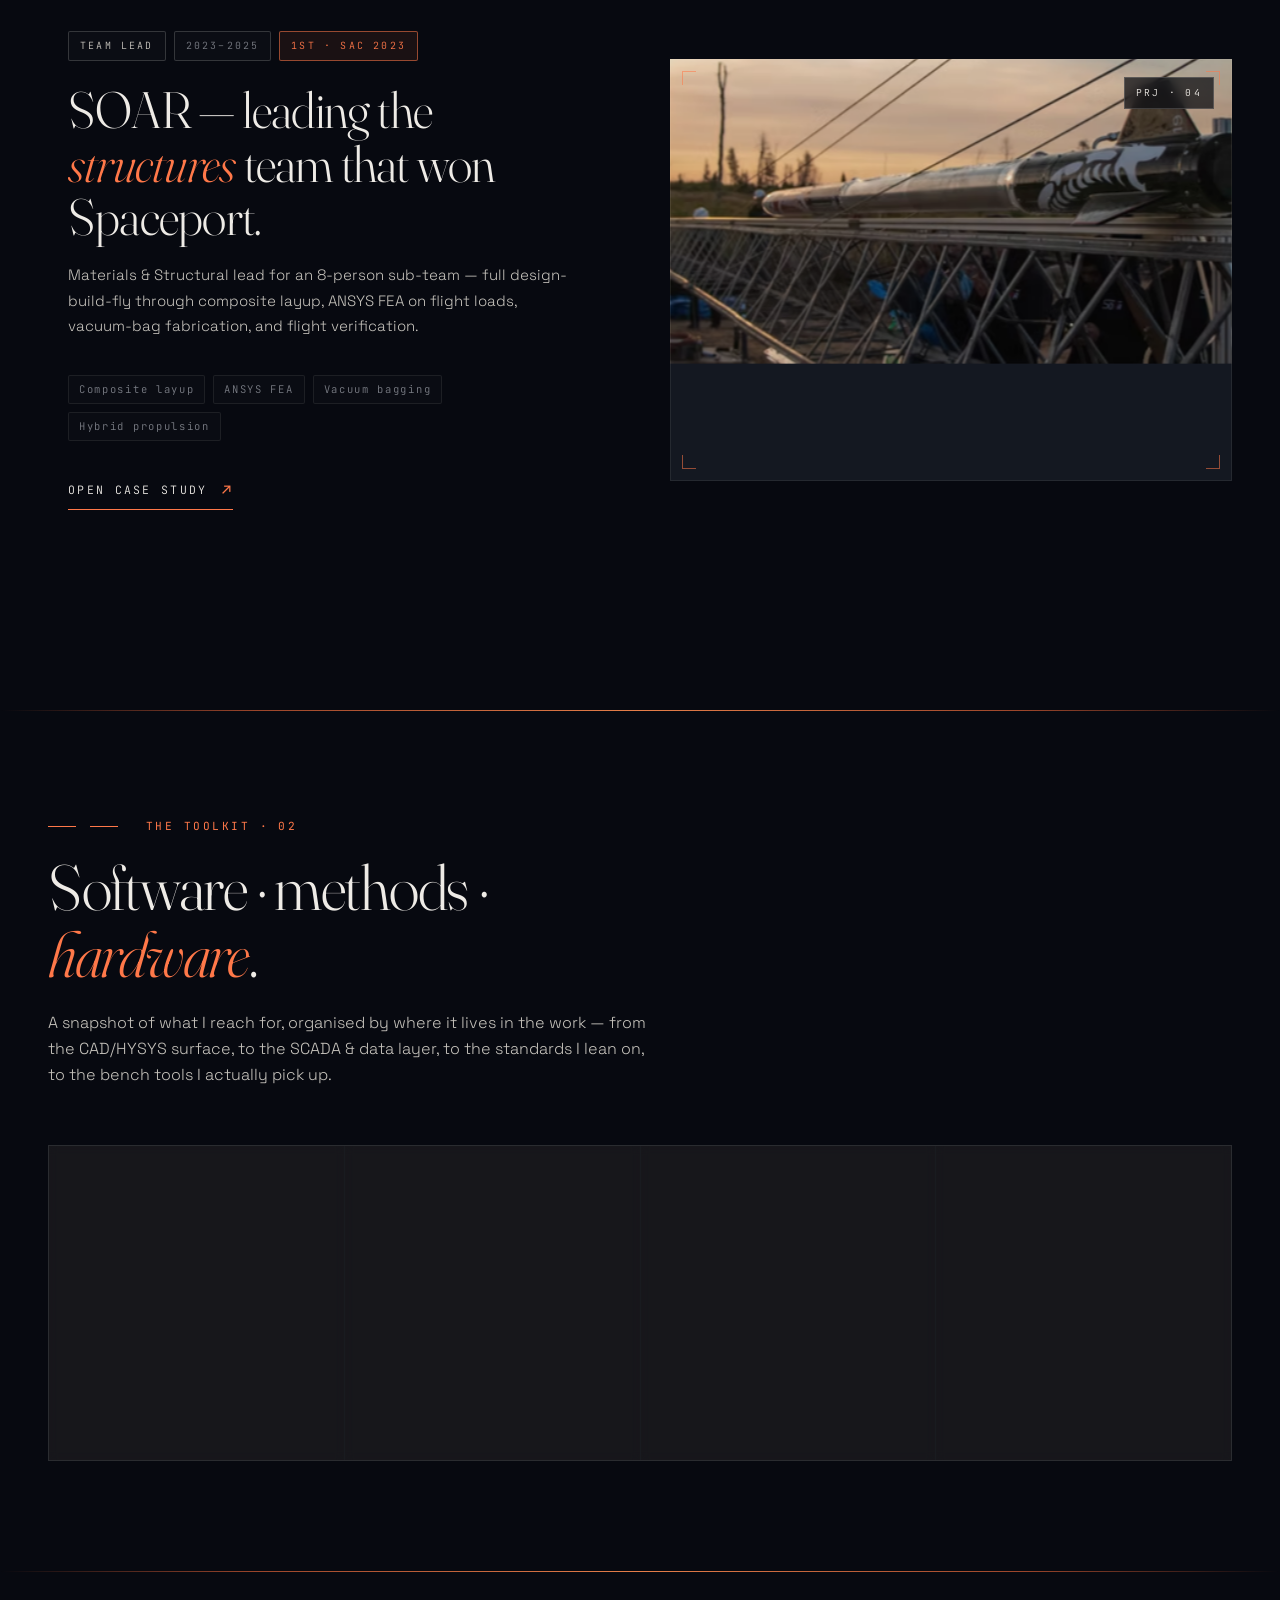
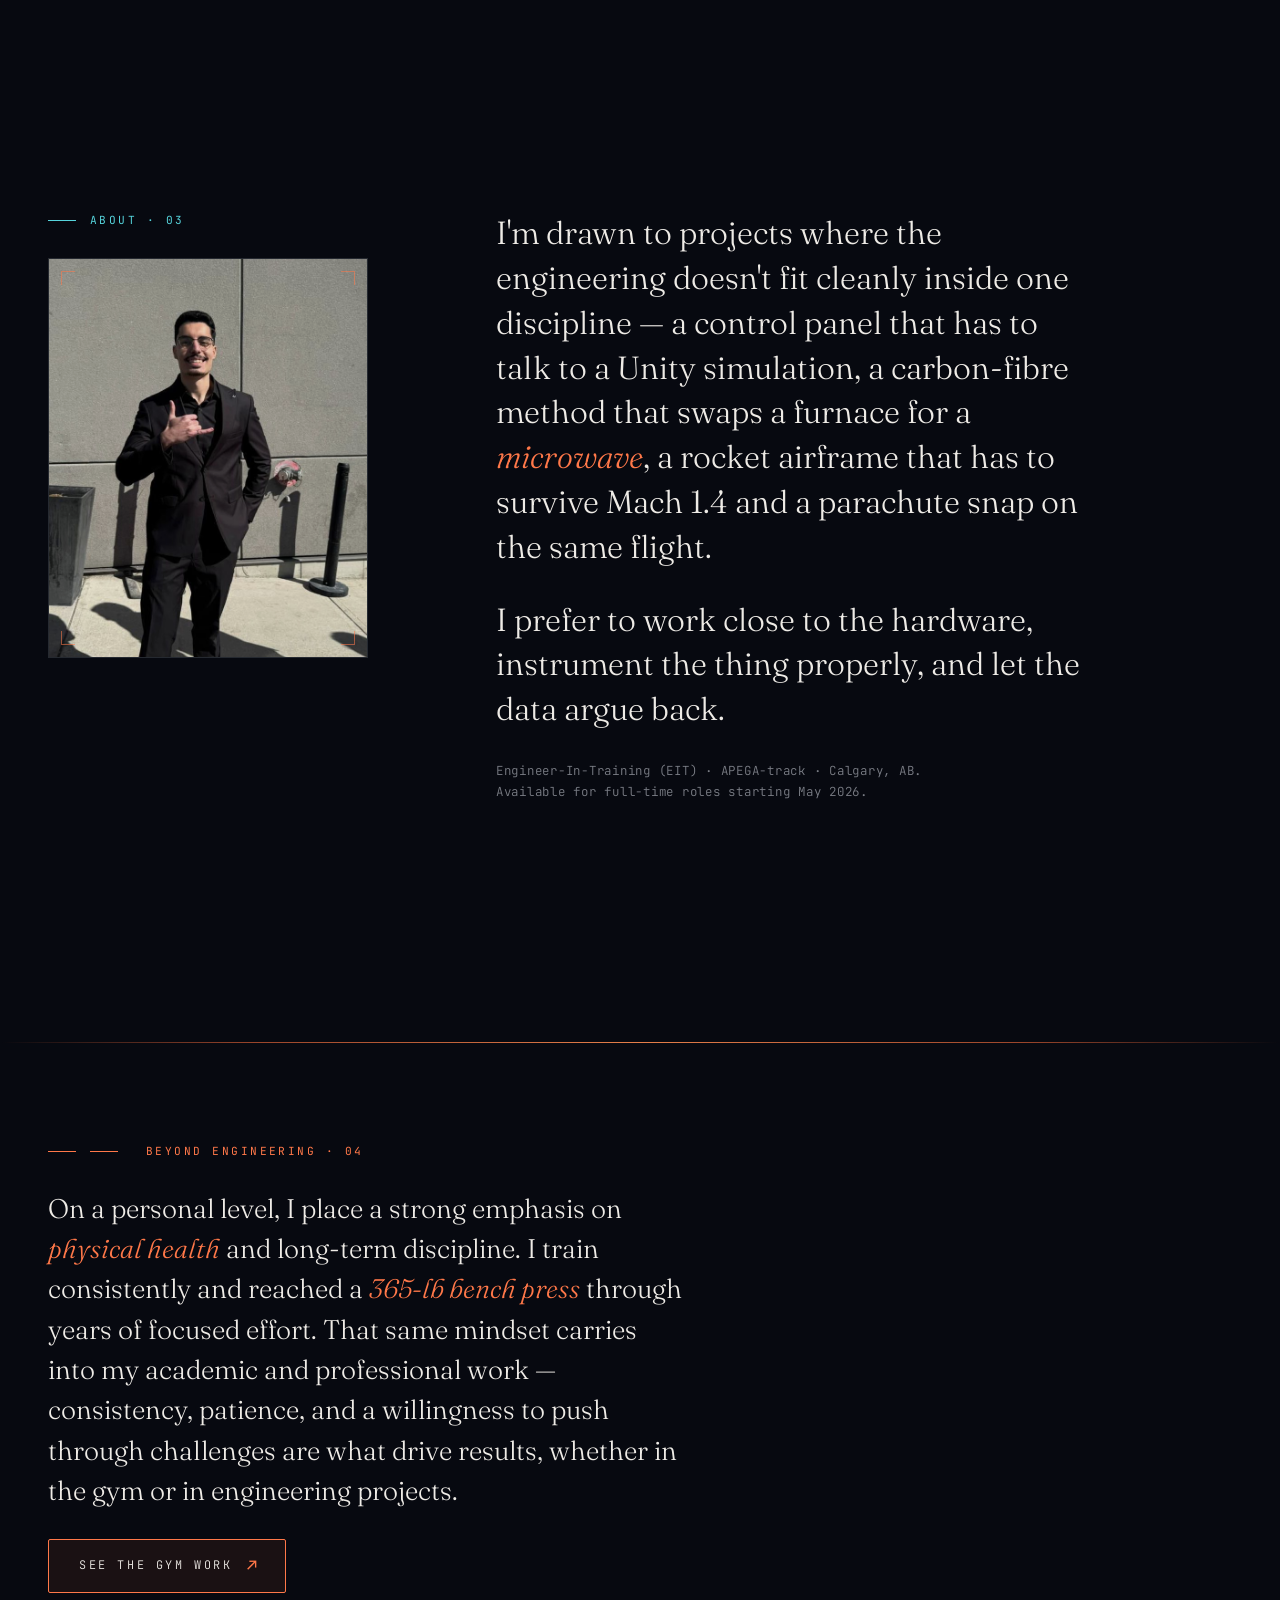
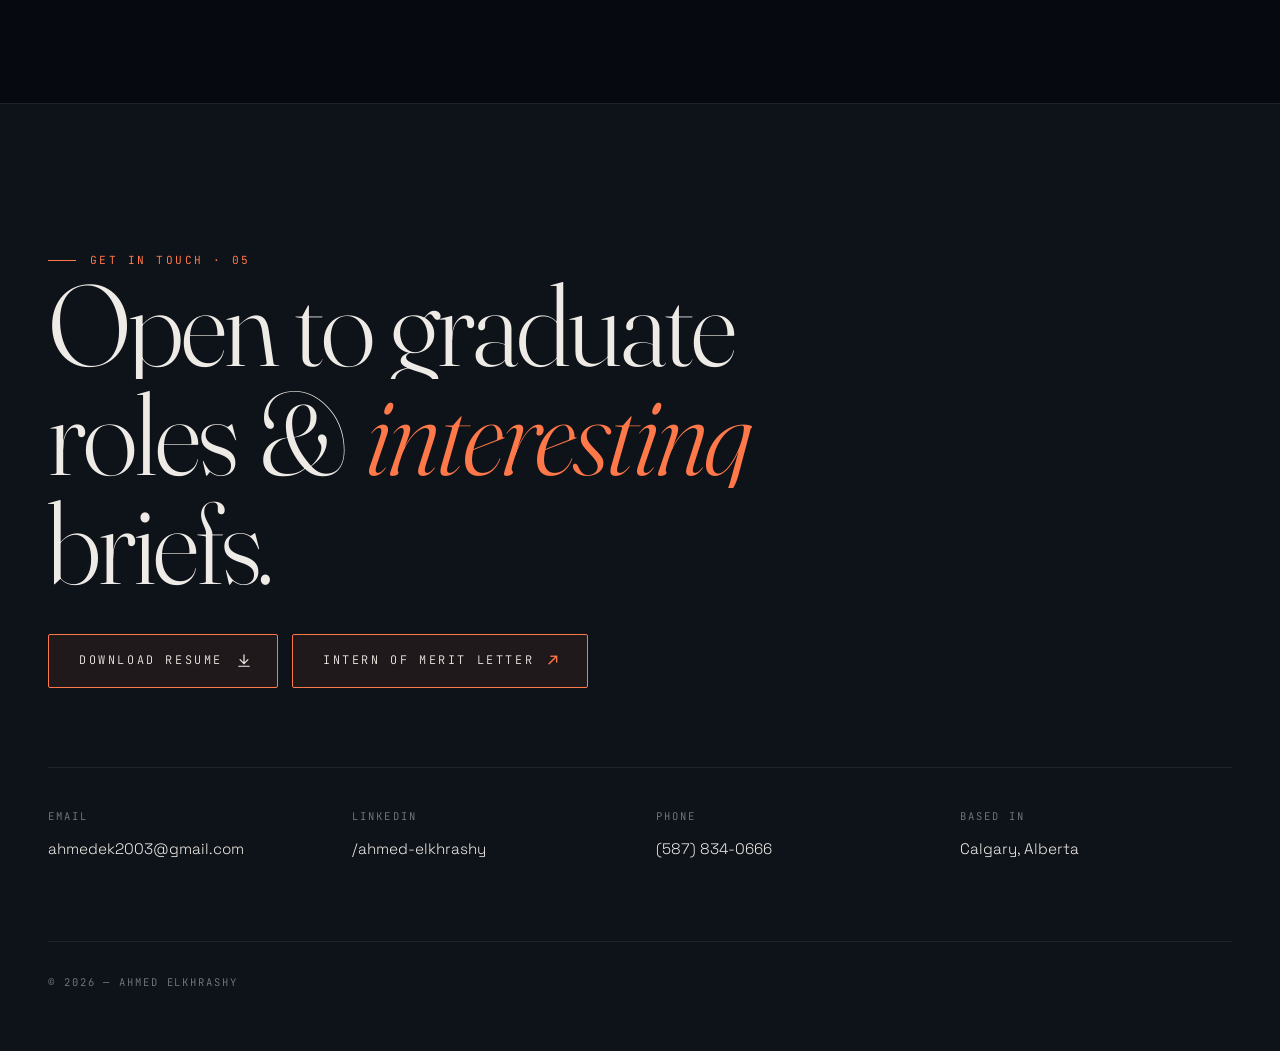
==== commit ee94e12c: "Apply invert+hue-rotate filter to WebGL canvas to match fallback look User reported the deployed sit" ====
--- a/index.html
+++ b/index.html
@@ -694,6 +694,14 @@
       height: auto;
       position: relative;        /* create stacking context above video */
       z-index: 1;
+      /* Match the CSS-filter fallback path's look: invert + hue-rotate
+         turns the video's light/white keycaps into dark/charcoal ones,
+         dark text becomes light, and the orange keys survive the
+         round-trip via the 180° hue rotation. The chroma-key alpha
+         channel is unaffected by colour filters, so the transparent
+         background stays transparent — we get the bg-keying of WebGL
+         plus the inverted-keycap look the deployed site was missing. */
+      filter: invert(1) hue-rotate(180deg) saturate(1.05);
     }
   </style>
 </head>
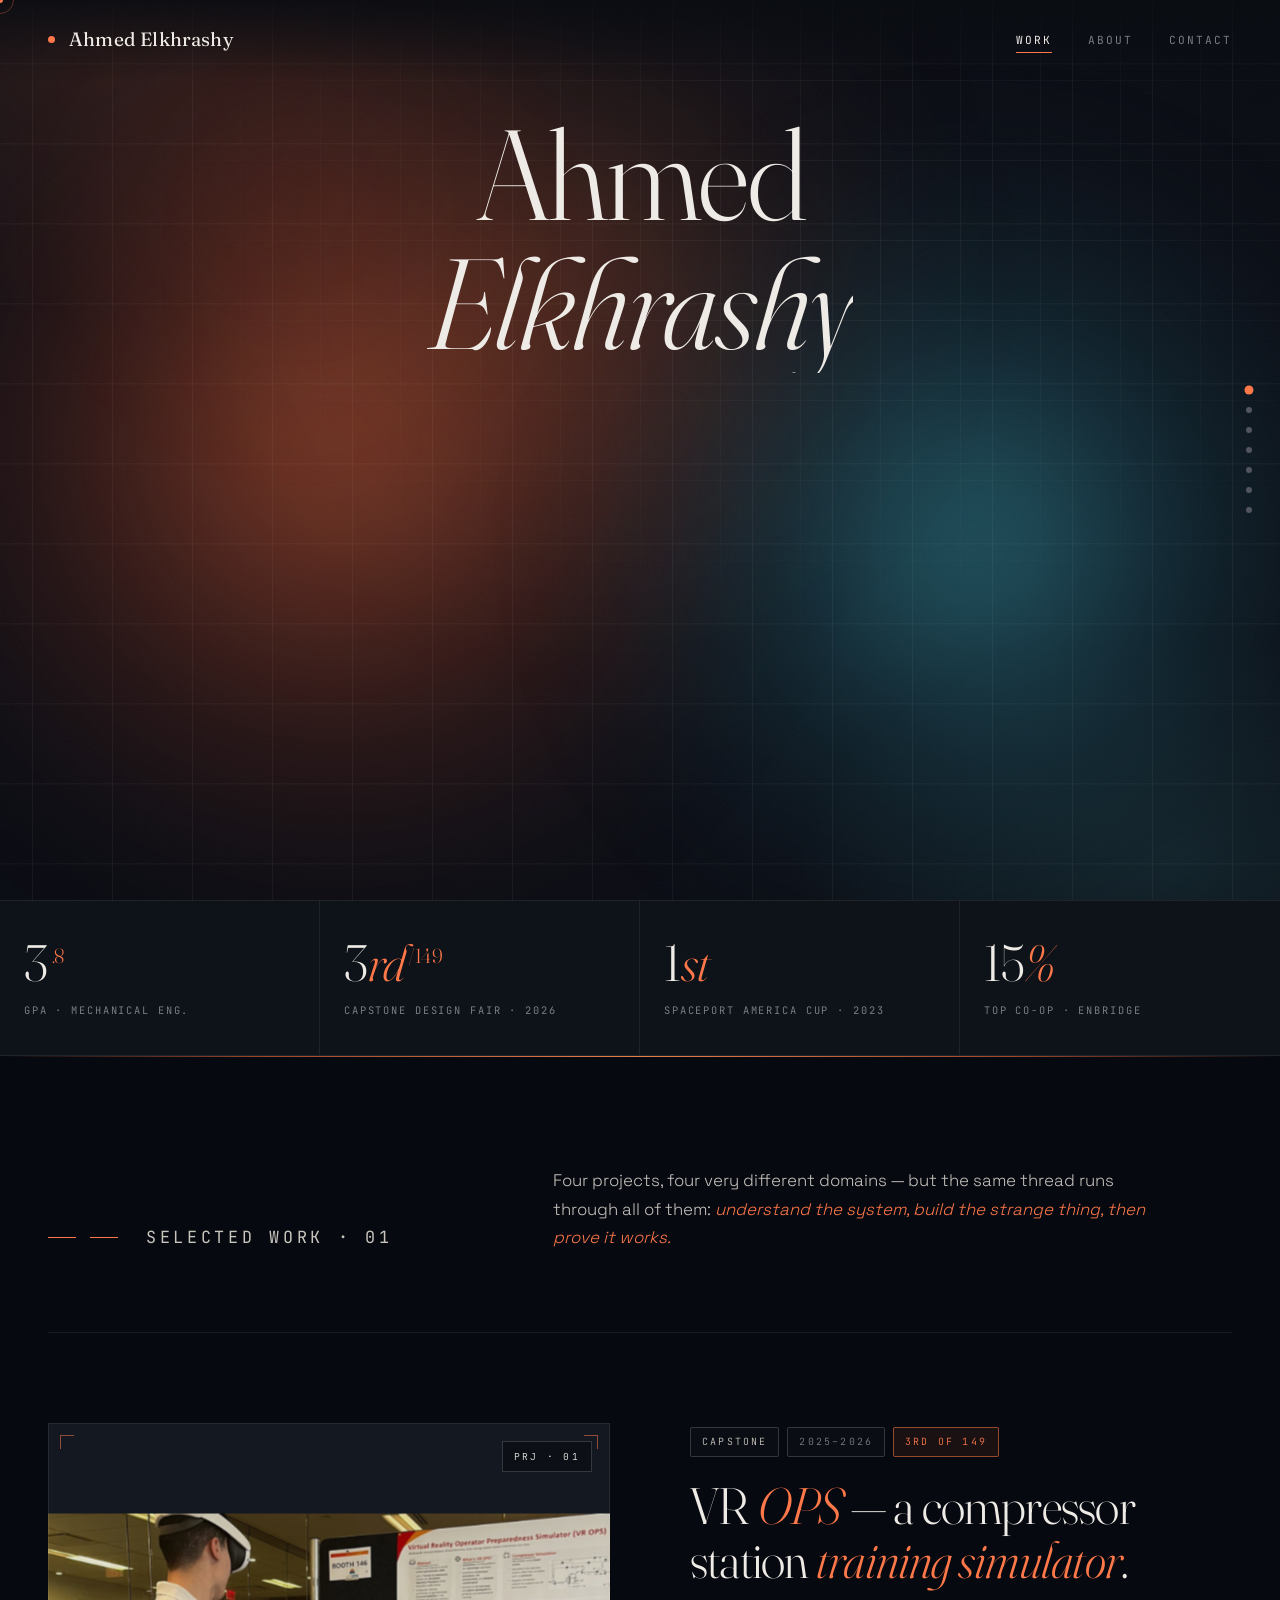
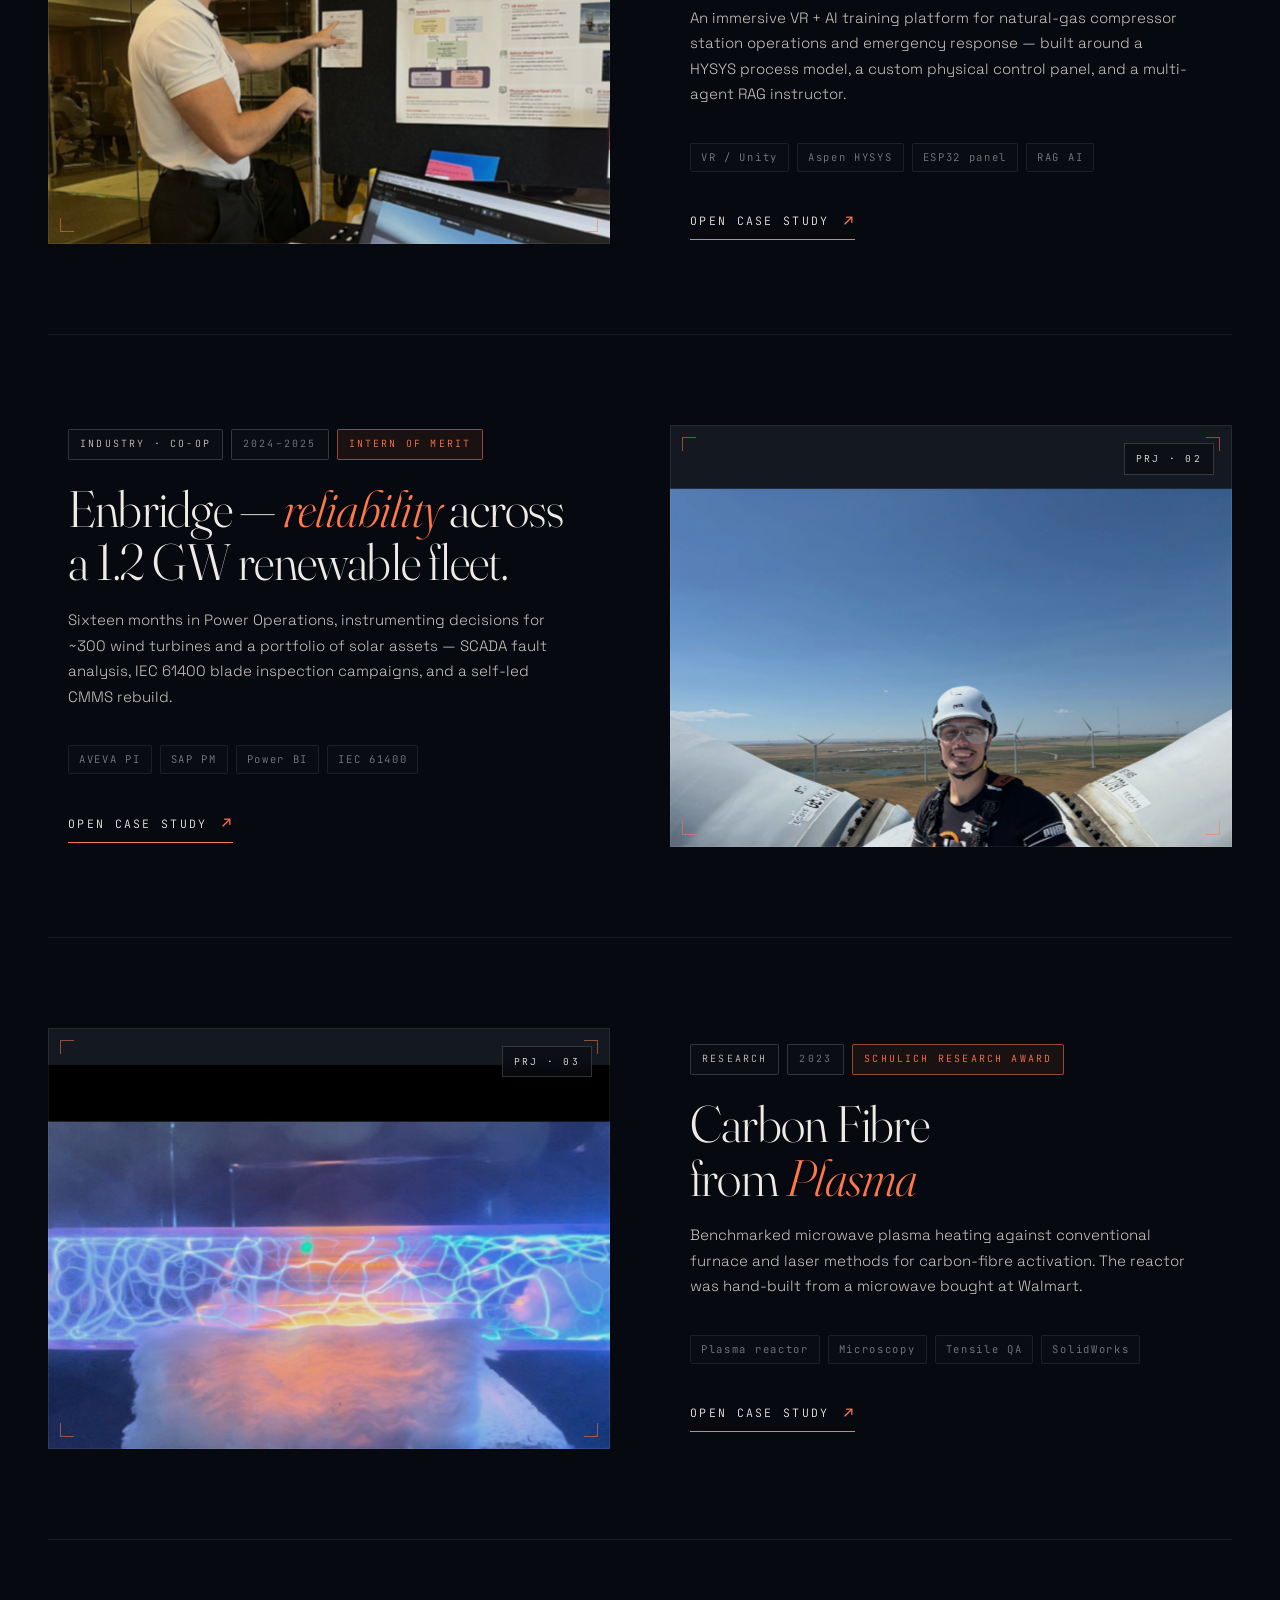
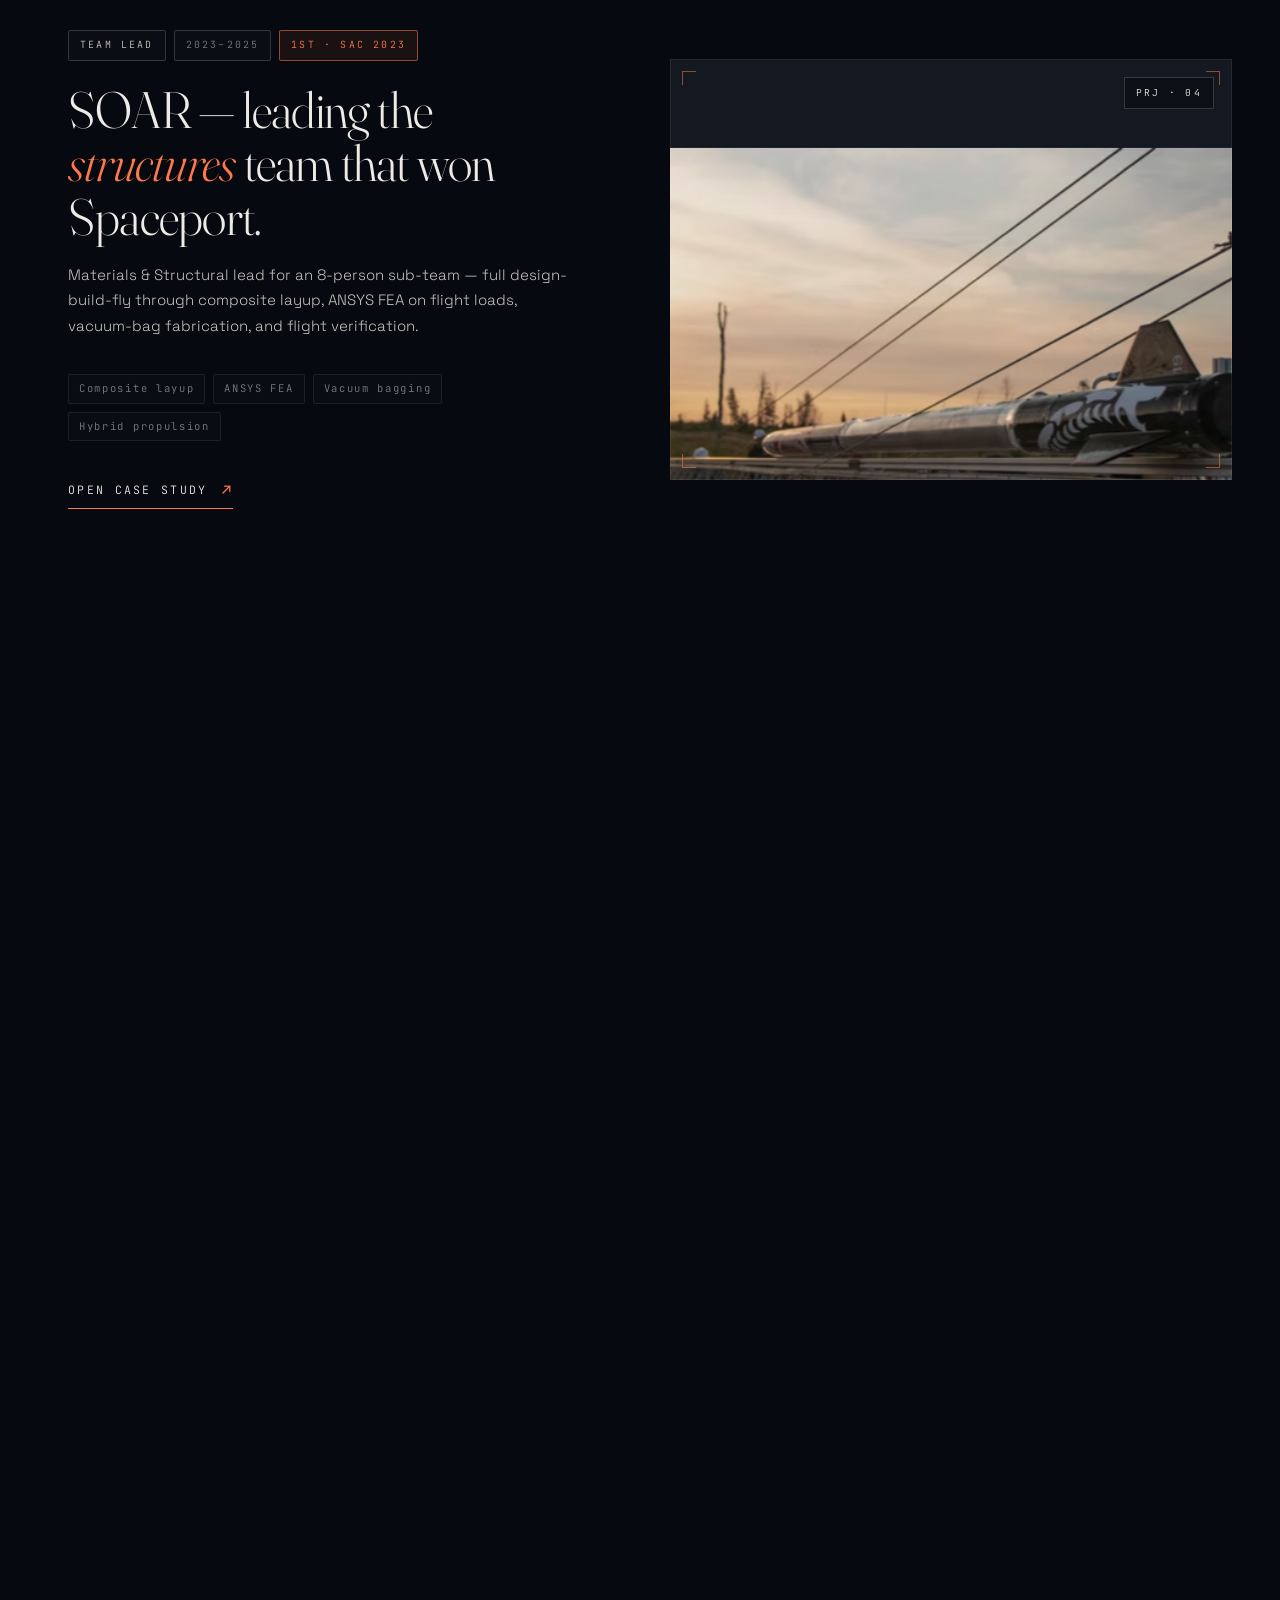
==== commit 94f70998: "Performance pass: shrink WebGL canvas, pause idle rAFs, skip offscreen paint User reported the site " ====
--- a/index.html
+++ b/index.html
@@ -702,7 +702,26 @@
          background stays transparent — we get the bg-keying of WebGL
          plus the inverted-keycap look the deployed site was missing. */
       filter: invert(1) hue-rotate(180deg) saturate(1.05);
-    }
+      /* Promote to its own composite layer so the filter pass is
+         cached by the compositor instead of re-running every frame. */
+      will-change: transform;
+      transform: translateZ(0);
+    }
+
+    /* ── Off-screen section paint skipping ───────────────
+       content-visibility:auto tells the browser to skip layout,
+       paint, and rendering for sections that aren't anywhere
+       near the viewport. Combined with contain-intrinsic-size
+       (a placeholder size so scroll position doesn't jump), this
+       can dramatically reduce paint cost on long pages with many
+       sections, scroll-driven effects, and large images. */
+    .section,
+    .stats,
+    .contact {
+      content-visibility: auto;
+      contain-intrinsic-size: 0 1200px;
+    }
+    /* Hero must paint immediately on load — no content-visibility on it. */
   </style>
 </head>
 <body>
@@ -1153,19 +1172,41 @@
       const gridL     = canvas.querySelector('.bg-grid-layer');
       const spotlight = canvas.querySelector('.bg-spotlight');
 
-      /* Smooth scroll tracker — lerp toward actual scrollY */
+      /* Smooth scroll tracker — lerp toward actual scrollY.
+         Loop self-pauses when no input has changed and the lerp
+         delta is below 0.5px — saves the 60Hz wakeup tax when
+         the user is idle. Any scroll or mousemove re-arms it. */
       let smoothY = 0, rawY = 0;
       let spotX = window.innerWidth / 2, spotY = window.innerHeight / 2;
       let sxCur = spotX, syCur = spotY;
       const SPOT_HALF = 260;
-
-      window.addEventListener('scroll', () => { rawY = window.scrollY; }, { passive: true });
-      document.addEventListener('mousemove', e => { spotX = e.clientX; spotY = e.clientY; });
+      let bgRunning = false;
+      let bgIdleFrames = 0;
+
+      const wake = () => {
+        if (bgRunning) { bgIdleFrames = 0; return; }
+        bgRunning = true;
+        bgIdleFrames = 0;
+        requestAnimationFrame(bgLoop);
+      };
+
+      window.addEventListener('scroll', () => {
+        rawY = window.scrollY;
+        wake();
+      }, { passive: true });
+      document.addEventListener('mousemove', e => {
+        spotX = e.clientX;
+        spotY = e.clientY;
+        wake();
+      }, { passive: true });
 
       function bgLoop() {
-        // Lerp scroll (0.08 = smooth lag)
-        smoothY += (rawY - smoothY) * 0.075;
-
+        const dyScroll = rawY  - smoothY;
+        const dxSpot   = spotX - sxCur;
+        const dySpot   = spotY - syCur;
+
+        // Lerp scroll (0.075 = smooth lag)
+        smoothY += dyScroll * 0.075;
         // Orb parallax — more dramatic multipliers
         orb1.style.transform =
           `translate3d(${smoothY * 0.10}px, ${smoothY * 0.20}px, 0)`;
@@ -1175,21 +1216,37 @@
           `translate3d(0, ${smoothY * 0.045}px, 0)`;
 
         // Spotlight: lerp toward mouse (slow = dreamy)
-        sxCur += (spotX - sxCur) * 0.05;
-        syCur += (spotY - syCur) * 0.05;
+        sxCur += dxSpot * 0.05;
+        syCur += dySpot * 0.05;
         spotlight.style.left = (sxCur - SPOT_HALF) + 'px';
         spotlight.style.top  = (syCur - SPOT_HALF) + 'px';
 
-        // Scroll progress bar
+        // Scroll progress bar (only writes when value changes
+        // meaningfully — avoids re-styling every frame at rest)
         const maxScroll = Math.max(1,
           document.documentElement.scrollHeight - window.innerHeight);
         const pct = (rawY / maxScroll) * 100;
         const bar = document.getElementById('scrollProgress');
         if (bar) bar.style.width = pct + '%';
 
+        // Self-pause once every channel has settled below 0.5 px for
+        // a handful of frames. The wake() callback above re-arms us
+        // when the user moves or scrolls again.
+        const settled = Math.abs(dyScroll) < 0.5
+                     && Math.abs(dxSpot)   < 0.5
+                     && Math.abs(dySpot)   < 0.5;
+        if (settled) {
+          bgIdleFrames++;
+          if (bgIdleFrames > 8) {
+            bgRunning = false;
+            return;     // exit the rAF chain
+          }
+        } else {
+          bgIdleFrames = 0;
+        }
         requestAnimationFrame(bgLoop);
       }
-      bgLoop();
+      wake();   // kick the first frame
     }
 
     /* ── 2. Hero intro timeline ─────────────────────────────
@@ -1298,10 +1355,17 @@
 
       sections.forEach(s => observer.observe(s));
 
-      // Hero dot: activate by scroll position
+      // Hero dot: activate when scrolled near the top. Edge-triggered
+      // so we only call activateDot on transitions, not every scroll
+      // event (which can fire 100+ times per second during a flick).
+      let heroDotActive = true;
       window.addEventListener('scroll', () => {
-        if (window.scrollY < window.innerHeight * 0.5) {
+        const now = window.scrollY < window.innerHeight * 0.5;
+        if (now && !heroDotActive) {
+          heroDotActive = true;
           activateDot('hero');
+        } else if (!now && heroDotActive) {
+          heroDotActive = false;
         }
       }, { passive: true });
 
@@ -1341,16 +1405,34 @@
 
       cards.forEach(c => obs.observe(c));
 
-      /* Image parallax inside each card:
-         image moves slower than card scrolls, creating depth */
-      const cardImgs = document.querySelectorAll('.parallax-card-img');
+      /* Image parallax inside each card — image moves slower than the
+         card scrolls, creating depth. Only run the math on cards that
+         are currently within the viewport (plus a small margin), so
+         long pages don't re-evaluate four off-screen cards' bounding
+         rects on every scroll tick. */
+      const cardImgs = Array.from(document.querySelectorAll('.parallax-card-img'));
       let imgTick = false;
+      const visibleCards = new Set();
+
+      if ('IntersectionObserver' in window) {
+        const visObs = new IntersectionObserver(entries => {
+          entries.forEach(entry => {
+            if (entry.isIntersecting) visibleCards.add(entry.target);
+            else                       visibleCards.delete(entry.target);
+          });
+        }, { rootMargin: '300px' });
+        cardImgs.forEach(img => visObs.observe(img));
+      } else {
+        // No IO support — fall back to "always visible"
+        cardImgs.forEach(img => visibleCards.add(img));
+      }
 
       function updateCardParallax() {
-        cardImgs.forEach(img => {
-          const rect = img.closest('.project-card-media').getBoundingClientRect();
-          const viewH = window.innerHeight;
-          // How far through the viewport: -1 (above) to 1 (below)
+        const viewH = window.innerHeight;
+        visibleCards.forEach(img => {
+          const media = img.closest('.project-card-media');
+          if (!media) return;
+          const rect = media.getBoundingClientRect();
           const progress = (viewH / 2 - (rect.top + rect.height / 2)) / viewH;
           const shift = progress * 40; // max 40px shift
           img.style.transform = `translateY(${shift}px) scale(1.08)`;
@@ -1393,7 +1475,7 @@
        around the element bounds; movement = mouse offset / strength
        (lower strength = stronger pull, matching React-Bits convention). */
     function initMagnet() {
-      const magnets = document.querySelectorAll('[data-magnet]');
+      const magnets = Array.from(document.querySelectorAll('[data-magnet]'));
       if (!magnets.length) return;
       // Skip on touch devices — no useful pointer signal
       if (matchMedia('(hover: none)').matches) return;
@@ -1403,36 +1485,54 @@
       const ACTIVE_T   = 'transform 0.3s ease-out';
       const INACTIVE_T = 'transform 0.6s ease-in-out';
 
-      magnets.forEach(el => {
-        let active = false;
+      // Pre-initialise transition state once
+      const states = magnets.map(el => {
         el.style.transition = INACTIVE_T;
         el.style.transform  = 'translate(0, 0)';
-
-        document.addEventListener('mousemove', e => {
-          const rect = el.getBoundingClientRect();
+        return { el, active: false };
+      });
+
+      // ONE shared document listener instead of N (was being added once
+      // per magnet). The body of the listener now also exits early on
+      // every magnet that's not anywhere near the pointer — saves
+      // getBoundingClientRect calls during scroll.
+      document.addEventListener('mousemove', e => {
+        for (const s of states) {
+          const rect = s.el.getBoundingClientRect();
+
+          // Cheap viewport reject before computing centre
+          if (rect.bottom < -PADDING ||
+              rect.top    > window.innerHeight + PADDING) {
+            if (s.active) {
+              s.active = false;
+              s.el.style.transition = INACTIVE_T;
+              s.el.style.transform  = 'translate(0, 0)';
+            }
+            continue;
+          }
+
           const cx = rect.left + rect.width  / 2;
           const cy = rect.top  + rect.height / 2;
-
           const inX = e.clientX >= rect.left   - PADDING
                    && e.clientX <= rect.right  + PADDING;
           const inY = e.clientY >= rect.top    - PADDING
                    && e.clientY <= rect.bottom + PADDING;
 
           if (inX && inY) {
-            if (!active) {
-              active = true;
-              el.style.transition = ACTIVE_T;
+            if (!s.active) {
+              s.active = true;
+              s.el.style.transition = ACTIVE_T;
             }
             const dx = (e.clientX - cx) / STRENGTH;
             const dy = (e.clientY - cy) / STRENGTH;
-            el.style.transform = `translate(${dx}px, ${dy}px)`;
-          } else if (active) {
-            active = false;
-            el.style.transition = INACTIVE_T;
-            el.style.transform  = 'translate(0, 0)';
+            s.el.style.transform = `translate(${dx}px, ${dy}px)`;
+          } else if (s.active) {
+            s.active = false;
+            s.el.style.transition = INACTIVE_T;
+            s.el.style.transform  = 'translate(0, 0)';
           }
-        }, { passive: true });
-      });
+        }
+      }, { passive: true });
     }
 
     /* ── 7. Hero video loop ─────────────────────────────────
@@ -1564,19 +1664,16 @@
         const w = video.videoWidth  || 1440;
         const h = video.videoHeight || 1440;
 
-        // Oversample the canvas above the source's native resolution
-        // so the downscaled output still hits sub-pixel detail on
-        // hi-DPR displays. Mobile compatibility was traded away in
-        // favour of pure quality — at this scale we want every spare
-        // bit of fidelity. Browser handles GPU-side downscaling
-        // when the canvas is rendered into its smaller CSS box.
-        const dpr = Math.min(3, window.devicePixelRatio || 1);
-        const OVERSAMPLE = 1.5;        // 1440 → 2160 at 1×, even higher at 2×+
-        const targetDim = Math.min(3200,           // safety cap
-          Math.round(Math.max(w, h) * dpr * OVERSAMPLE));
+        // Canvas matches the source video's native resolution (1440²).
+        // Previously we oversampled to 2160×2160 — 3200×3200 on retina
+        // — which looked marginally crisper but cost ~3–9× the
+        // compositor pixel work every frame the canvas is on screen.
+        // At display sizes ≤ 520 CSS px with the browser's GPU-side
+        // downscale, 1440² is already past the visible quality plateau.
+        // This is the single biggest perf win for the deployed site.
         const canvas = document.createElement('canvas');
-        canvas.width  = targetDim;
-        canvas.height = Math.round(targetDim * h / w);
+        canvas.width  = w;
+        canvas.height = h;
         canvas.className = 'hero-video-canvas';
         canvas.setAttribute('aria-label',
           'Make It Real keyboard hero video');
@@ -1609,11 +1706,18 @@
         video.classList.add('hero-video--hidden');
         let active = true;
 
-        // (Render-every-frame; intersection-observer pause removed
-        //  with the explicit mobile-compatibility trade-off the user
-        //  asked for. Modern GPUs eat 1440²-2160² shader work for
-        //  free, and skipping the IO check shaves a few ms of bookkeeping
-        //  per frame.)
+        // Pause rendering when the hero is scrolled off-screen.
+        // The render itself is cheap on the GPU, but skipping the
+        // composite + texImage2D upload entirely matters on long
+        // pages — we'd otherwise burn 24 frames/sec of pipeline work
+        // for content nobody's looking at. The catch in render()
+        // also kicks in if the page is hidden (visibilityState).
+        let inView = true;
+        if ('IntersectionObserver' in window) {
+          new IntersectionObserver(entries => {
+            inView = entries[0].isIntersecting;
+          }, { threshold: 0, rootMargin: '120px' }).observe(canvas);
+        }
 
         // ── Shaders ──────────────────────────────────────────
         // Vertex: full-screen quad, UVs flipped vertically because
@@ -1752,7 +1856,13 @@
         // ── Render loop ────────────────────────────────────
         function render() {
           if (!active) return;
-          if (video.readyState < 2) {
+          // Skip pipeline work if hero is offscreen, video isn't ready,
+          // or the page is hidden (tab in background). All three early
+          // returns still re-schedule so we resume cleanly when state
+          // changes.
+          if (!inView
+              || video.readyState < 2
+              || document.hidden) {
             scheduleNext();
             return;
           }
@@ -1795,14 +1905,19 @@
     function initNav() {
       const nav = document.getElementById('main-nav');
       if (!nav) return;
+      // The previous version wrote three style properties on every
+      // scroll event (potentially hundreds per second during a fast
+      // flick) — including a backdrop-filter that triggers a paint
+      // re-evaluation. Use a single class toggle keyed off a
+      // boolean instead so we only touch the DOM at the transition.
+      nav.style.transition = 'background 0.4s ease, backdrop-filter 0.4s ease';
+      let scrolled = false;
       window.addEventListener('scroll', () => {
-        nav.style.background = window.scrollY > 60
-          ? 'rgba(7,9,16,0.82)'
-          : '';
-        nav.style.backdropFilter = window.scrollY > 60
-          ? 'blur(14px)'
-          : '';
-        nav.style.transition = 'background 0.4s ease, backdrop-filter 0.4s ease';
+        const now = window.scrollY > 60;
+        if (now === scrolled) return;
+        scrolled = now;
+        nav.style.background      = now ? 'rgba(7,9,16,0.82)' : '';
+        nav.style.backdropFilter  = now ? 'blur(14px)'       : '';
       }, { passive: true });
     }
 
